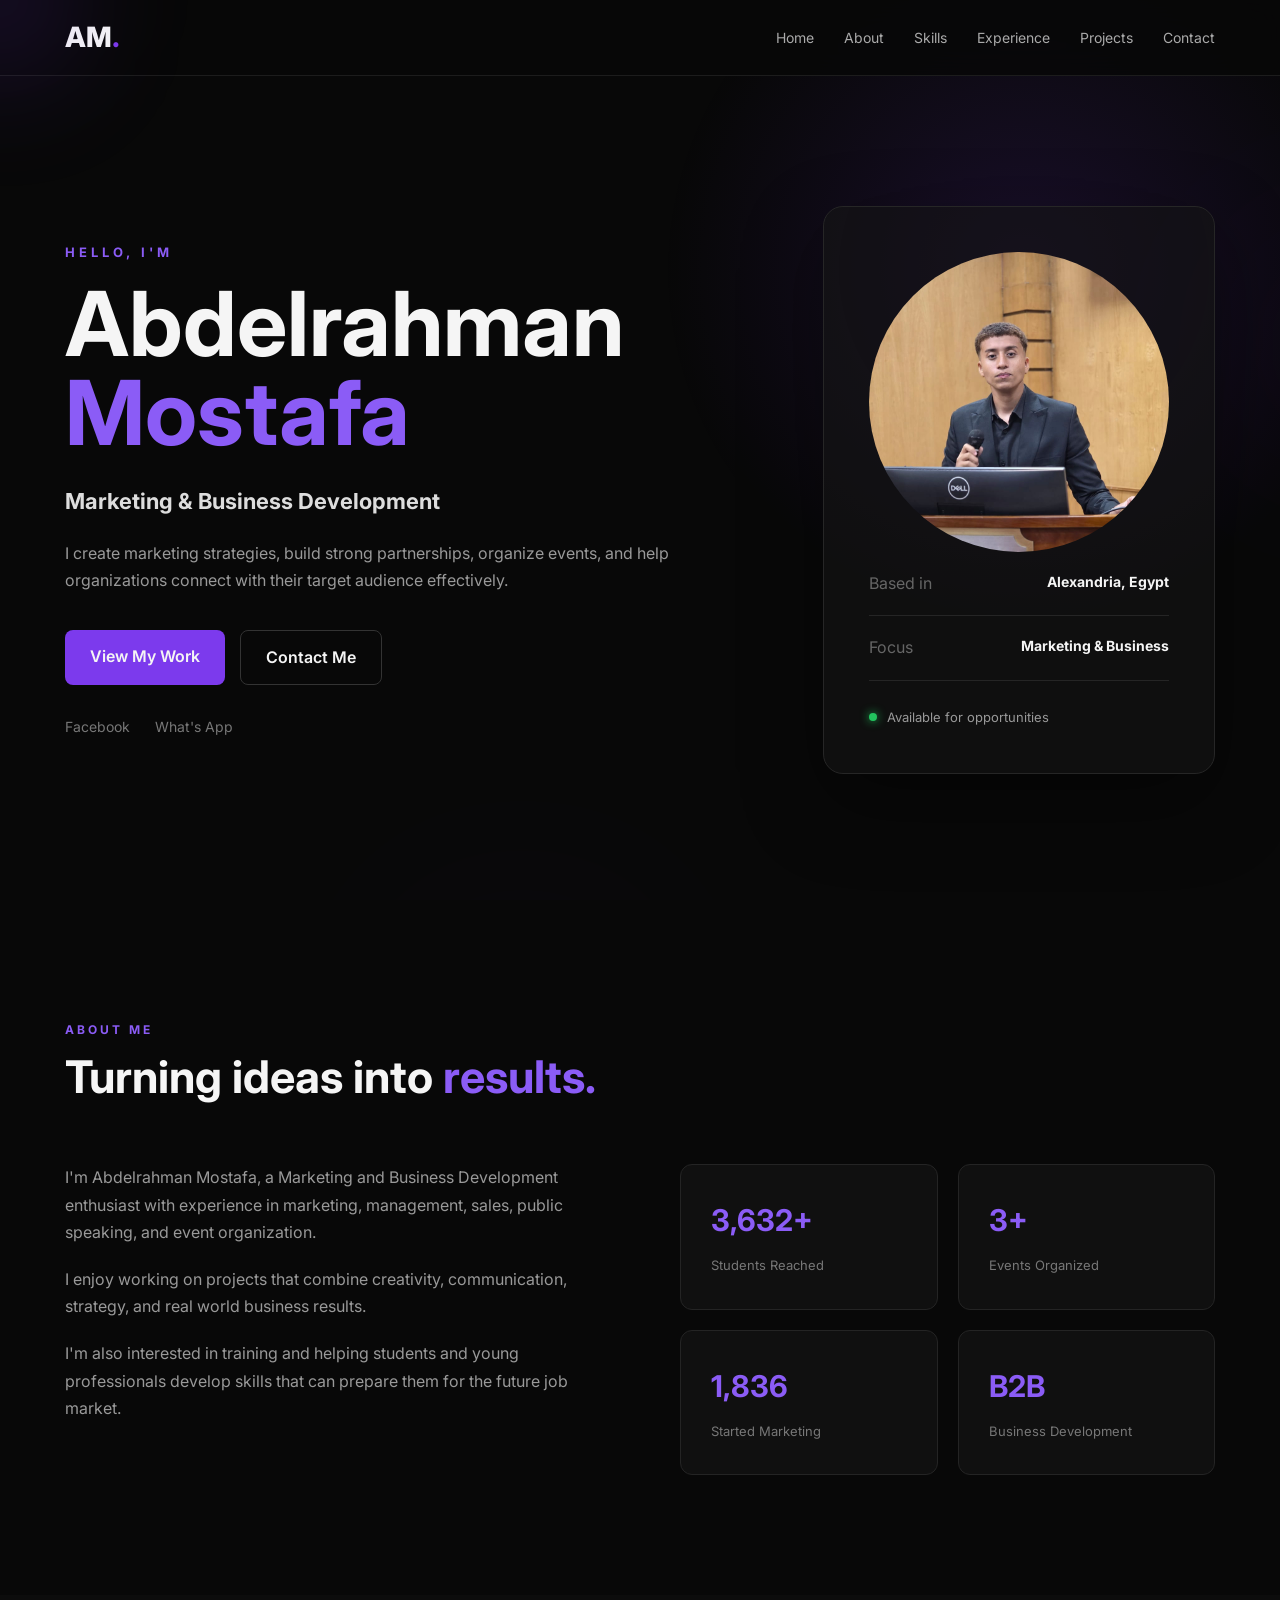
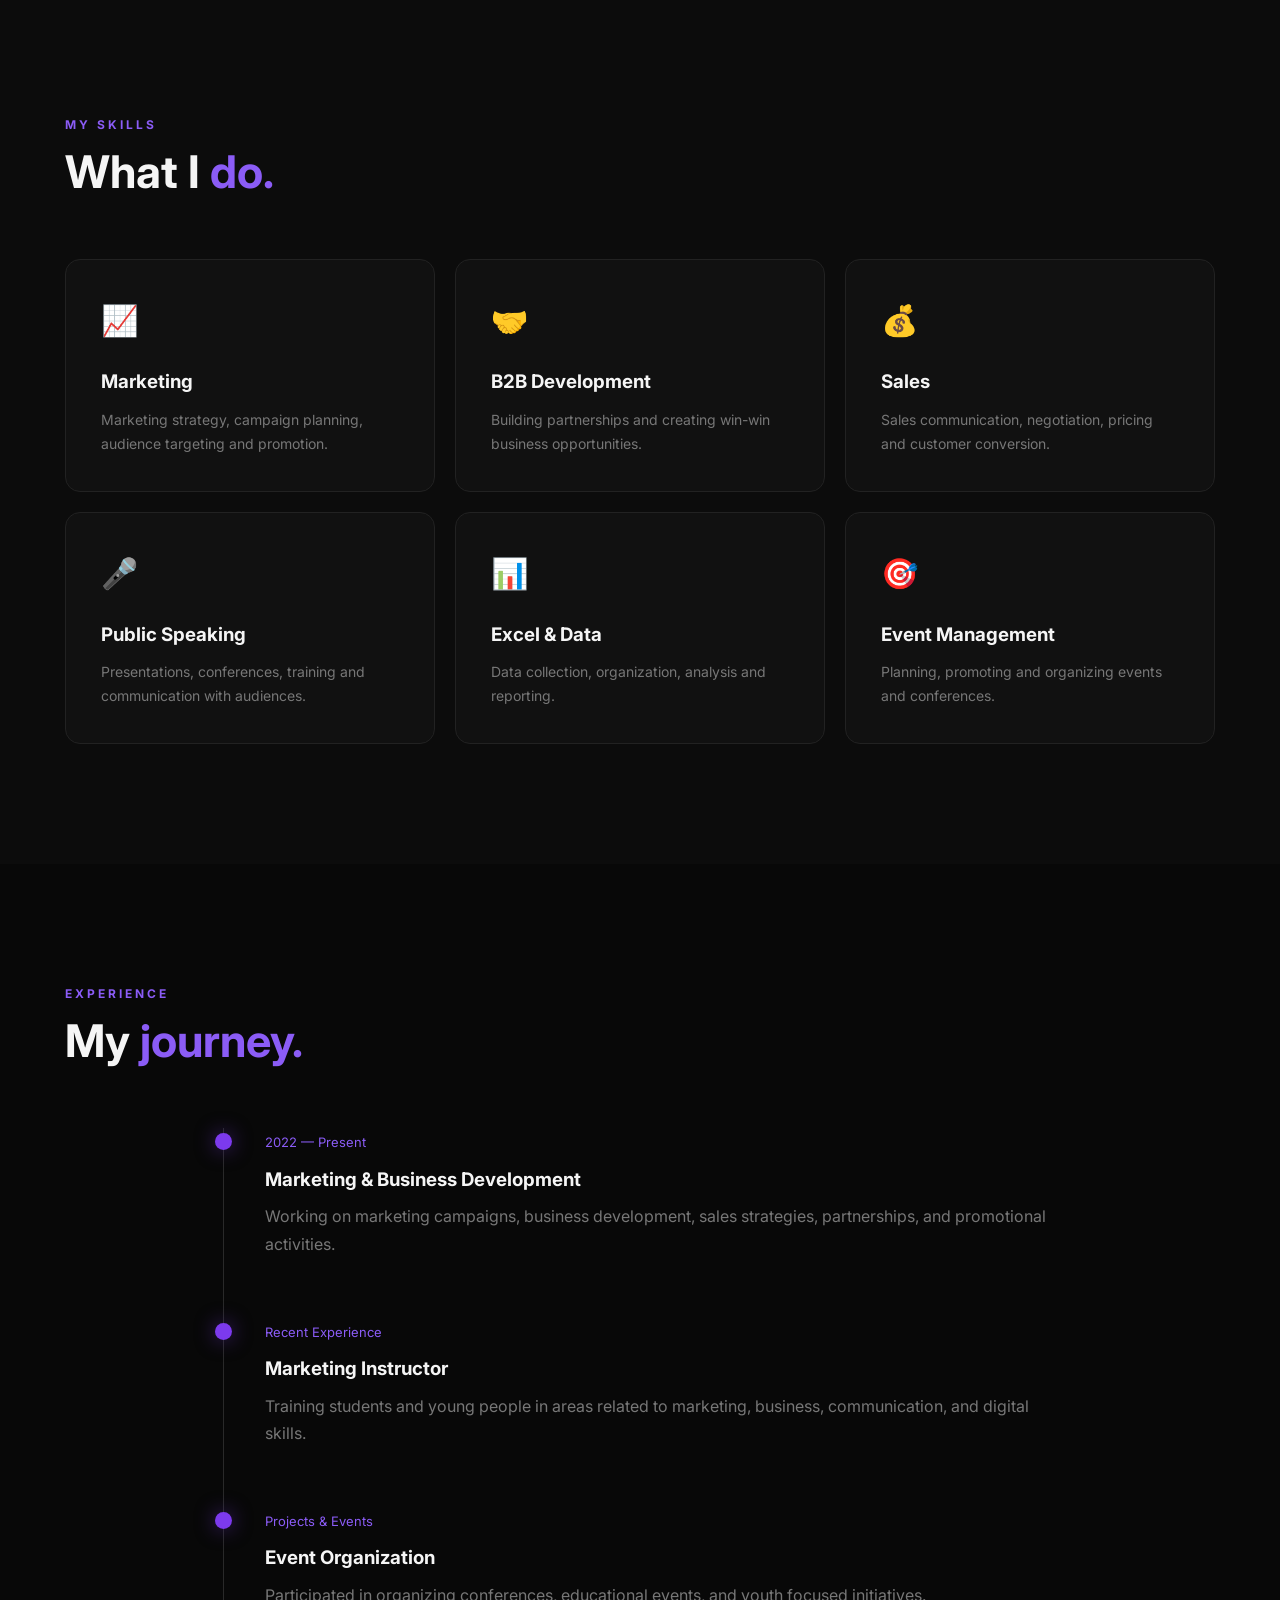
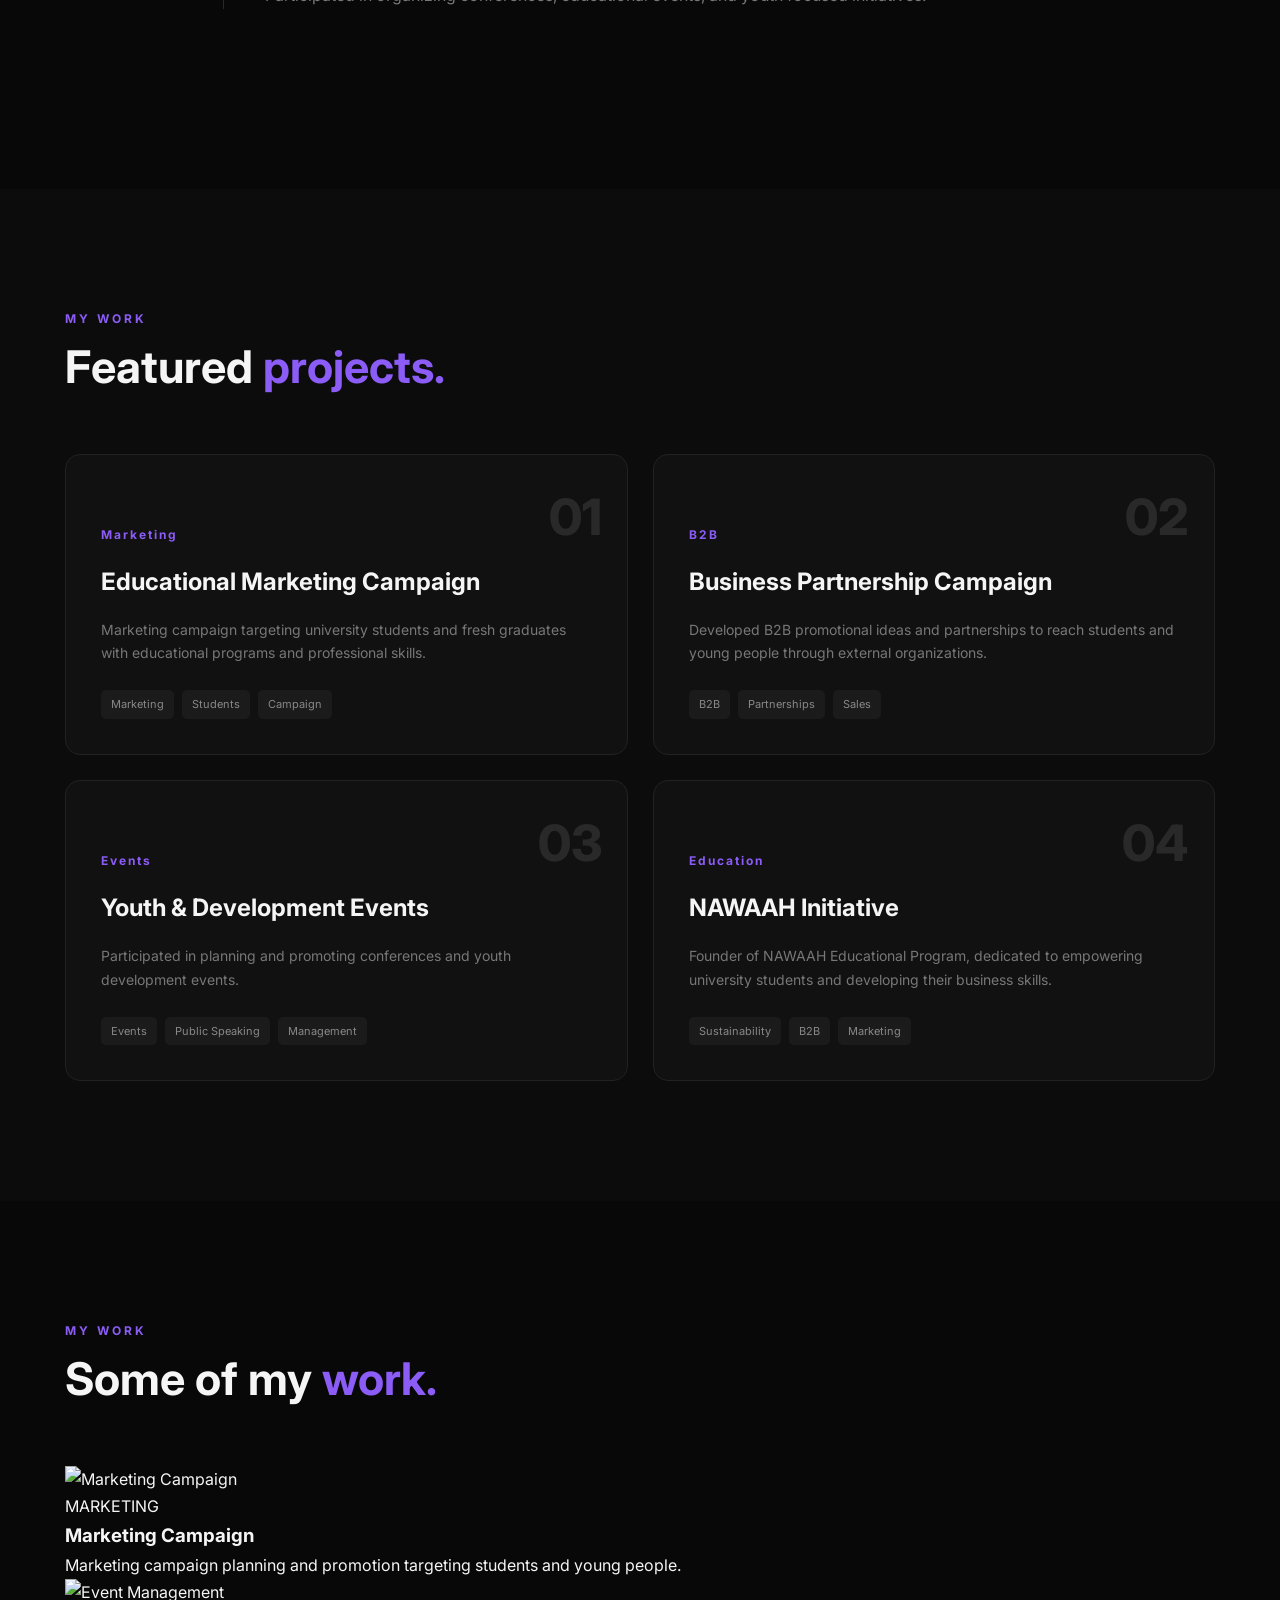
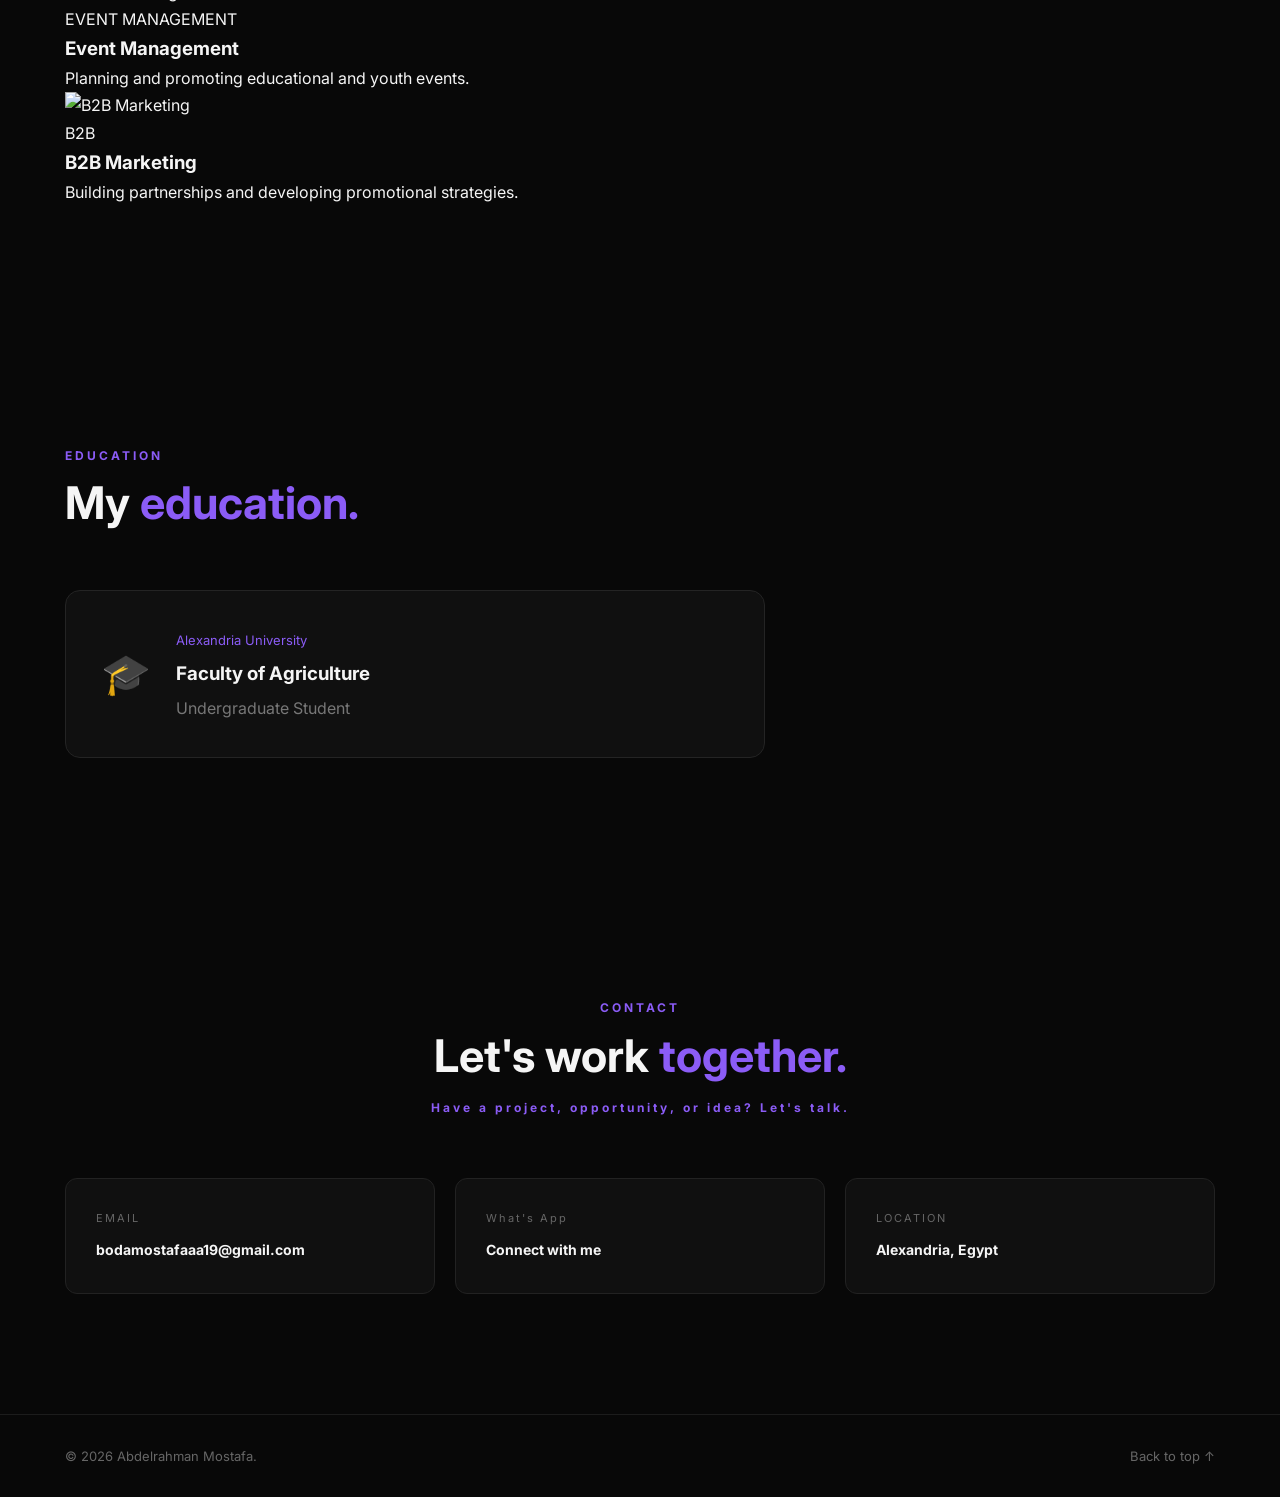
==== index.html @ b3acc1e2 "Update index.html" ====
<!DOCTYPE html>
<html lang="en">
<head>
    <meta charset="UTF-8">
    <meta name="viewport" content="width=device-width, initial-scale=1.0">

    <title>Abdelrahman Mostafa | Marketing & Business Development</title>

    <link rel="stylesheet" href="style.css">

    <!-- Google Font -->
    <link rel="preconnect" href="https://fonts.googleapis.com">
    <link rel="preconnect" href="https://fonts.gstatic.com" crossorigin>
    <link href="https://fonts.googleapis.com/css2?family=Inter:wght@400;500;600;700;800&display=swap" rel="stylesheet">
</head>

<body>
<div class="cursor-light"></div>
<div class="background-animation">
    <span></span>
    <span></span>
    <span></span>
</div>
    <!-- Navbar -->
    <header class="navbar">
        <div class="container nav-container">

            <a href="#home" class="logo">
                AM<span>.</span>
            </a>

            <nav id="navMenu">
                <a href="#home">Home</a>
                <a href="#about">About</a>
                <a href="#skills">Skills</a>
                <a href="#experience">Experience</a>
                <a href="#projects">Projects</a>
                <a href="#contact">Contact</a>
            </nav>

            <button id="menuBtn" class="menu-btn">
                ☰
            </button>

        </div>
    </header>


    <!-- Hero -->
    <section id="home" class="hero">

        <div class="container hero-content">

            <div class="hero-text">

                <p class="small-title">HELLO, I'M</p>

                <h1>
                    Abdelrahman
                    <span>Mostafa</span>
                </h1>

                <h2>
                    Marketing & Business Development
                </h2>

                <p class="hero-description">
                    I create marketing strategies, build strong partnerships,
                    organize events, and help organizations connect with their
                    target audience effectively.
                </p>

                <div class="hero-buttons">

                    <a href="#projects" class="btn primary-btn">
                        View My Work
                    </a>

                    <a href="#contact" class="btn secondary-btn">
                        Contact Me
                    </a>

                </div>

                <div class="social-links">

                   
                    <a href="https://web.facebook.com/abdelrahman.mostafa.39395" target="_blank">Facebook</a>
                    <a href="https://wa.me/message/GZVELO7RELTAF1" target="_blank">What's App</a>
                    

                </div>

            </div>


            <div class="hero-card">

                <div class="hero-image">
                    <img src="images/WhatsApp Image 2026-08-16 at 12.02.14 PM.jpeg" alt="Profile Picture">
                </div>

                <div class="card-info">
                    <span>Based in</span>
                    <strong>Alexandria, Egypt</strong>
                </div>

                <div class="card-info">
                    <span>Focus</span>
                    <strong>Marketing & Business</strong>
                </div>

                <div class="available">
                    <span></span>
                    Available for opportunities
                </div>

            </div>

        </div>

    </section>


    <!-- About -->
    <section id="about" class="section">

        <div class="container">

            <div class="section-title">
                <p>ABOUT ME</p>
                <h2>Turning ideas into <span>results.</span></h2>
            </div>

            <div class="about-grid">

                <div class="about-text">

                    <p>
                        I'm Abdelrahman Mostafa, a Marketing and Business
                        Development enthusiast with experience in marketing,
                        management, sales, public speaking, and event
                        organization.
                    </p>

                    <p>
                        I enjoy working on projects that combine creativity,
                        communication, strategy, and real world business
                        results.
                    </p>

                    <p>
                        I'm also interested in training and helping students
                        and young professionals develop skills that can
                        prepare them for the future job market.
                    </p>

                </div>

                <div class="about-stats">

                  <div class="stat">
    <strong class="counter" data-target="4000" data-suffix="+">0</strong>
    <span>Students Reached</span>
</div>

<div class="stat">
    <strong class="counter" data-target="4" data-suffix="+">0</strong>
    <span>Events Organized</span>
</div>

<div class="stat">
    <strong class="counter" data-target="2022">0</strong>
    <span>Started Marketing</span>
</div>

<div class="stat">
    <strong>B2B</strong>
    <span>Business Development</span>
</div>

                </div>

            </div>

        </div>

    </section>


    <!-- Skills -->
    <section id="skills" class="section skills-section">

        <div class="container">

            <div class="section-title">
                <p>MY SKILLS</p>
                <h2>What I <span>do.</span></h2>
            </div>

            <div class="skills-grid">

                <div class="skill-card">
                    <div class="icon">📈</div>
                    <h3>Marketing</h3>
                    <p>
                        Marketing strategy, campaign planning,
                        audience targeting and promotion.
                    </p>
                </div>

                <div class="skill-card">
                    <div class="icon">🤝</div>
                    <h3>B2B Development</h3>
                    <p>
                        Building partnerships and creating
                        win-win business opportunities.
                    </p>
                </div>

                <div class="skill-card">
                    <div class="icon">💰</div>
                    <h3>Sales</h3>
                    <p>
                        Sales communication, negotiation,
                        pricing and customer conversion.
                    </p>
                </div>

                <div class="skill-card">
                    <div class="icon">🎤</div>
                    <h3>Public Speaking</h3>
                    <p>
                        Presentations, conferences, training
                        and communication with audiences.
                    </p>
                </div>

                <div class="skill-card">
                    <div class="icon">📊</div>
                    <h3>Excel & Data</h3>
                    <p>
                        Data collection, organization,
                        analysis and reporting.
                    </p>
                </div>

                <div class="skill-card">
                    <div class="icon">🎯</div>
                    <h3>Event Management</h3>
                    <p>
                        Planning, promoting and organizing
                        events and conferences.
                    </p>
                </div>

            </div>

        </div>

    </section>


    <!-- Experience -->
    <section id="experience" class="section">

        <div class="container">

            <div class="section-title">
                <p>EXPERIENCE</p>
                <h2>My <span>journey.</span></h2>
            </div>

            <div class="timeline">

                <div class="timeline-item">

                    <div class="timeline-dot"></div>

                    <div class="timeline-content">

                        <span class="date">2022 — Present</span>

                        <h3>Marketing & Business Development</h3>

                        <p>
                            Working on marketing campaigns, business
                            development, sales strategies, partnerships,
                            and promotional activities.
                        </p>

                    </div>

                </div>


                <div class="timeline-item">

                    <div class="timeline-dot"></div>

                    <div class="timeline-content">

                        <span class="date">Recent Experience</span>

                        <h3>Marketing Instructor</h3>

                        <p>
                            Training students and young people in areas
                            related to marketing, business, communication,
                            and digital skills.
                        </p>

                    </div>

                </div>


                <div class="timeline-item">

                    <div class="timeline-dot"></div>

                    <div class="timeline-content">

                        <span class="date">Projects & Events</span>

                        <h3>Event Organization</h3>

                        <p>
                            Participated in organizing conferences,
                            educational events, and youth focused
                            initiatives.
                        </p>

                    </div>

                </div>

            </div>

        </div>

    </section>


    <!-- Projects -->
    <section id="projects" class="section projects-section">

        <div class="container">

            <div class="section-title">
                <p>MY WORK</p>
                <h2>Featured <span>projects.</span></h2>
            </div>


            <div class="projects-grid">

                <article class="project-card">

                    <div class="project-number">01</div>

                    <div class="project-content">

                        <span>Marketing</span>

                        <h3>Educational Marketing Campaign</h3>

                        <p>
                            Marketing campaign targeting university
                            students and fresh graduates with educational
                            programs and professional skills.
                        </p>

                        <div class="tags">
                            <span>Marketing</span>
                            <span>Students</span>
                            <span>Campaign</span>
                        </div>

                    </div>

                </article>


                <article class="project-card">

                    <div class="project-number">02</div>

                    <div class="project-content">

                        <span>B2B</span>

                        <h3>Business Partnership Campaign</h3>

                        <p>
                            Developed B2B promotional ideas and partnerships
                            to reach students and young people through
                            external organizations.
                        </p>

                        <div class="tags">
                            <span>B2B</span>
                            <span>Partnerships</span>
                            <span>Sales</span>
                        </div>

                    </div>

                </article>


                <article class="project-card">

                    <div class="project-number">03</div>

                    <div class="project-content">

                        <span>Events</span>

                        <h3>Youth & Development Events</h3>

                        <p>
                            Participated in planning and promoting
                            conferences and youth development events.
                        </p>

                        <div class="tags">
                            <span>Events</span>
                            <span>Public Speaking</span>
                            <span>Management</span>
                        </div>

                    </div>

                </article>


                <article class="project-card">

                    <div class="project-number">04</div>

                    <div class="project-content">

                        <span>Education</span>

                        <h3>NAWAAH Initiative</h3>

                        <p>
                            Founder of NAWAAH Educational Program, dedicated to empowering university students and developing their business skills.
                        </p>

                        <div class="tags">
                            <span>Sustainability</span>
                            <span>B2B</span>
                            <span>Marketing</span>
                        </div>

                    </div>

                </article>

            </div>

        </div>

    </section>
<!-- ================= MY WORK ================= -->

<section class="section work-section" id="work">

    <div class="container">

        <div class="section-title">
            <p>MY WORK</p>
            <h2>Some of my <span>work.</span></h2>
        </div>

        <div class="work-grid">

            <!-- Work 1 -->
            <div class="work-card">
                <div class="work-image">
                    <img src="images/work1.jpg" alt="Marketing Campaign">
                </div>

                <div class="work-info">
                    <span>MARKETING</span>
                    <h3>Marketing Campaign</h3>
                    <p>
                        Marketing campaign planning and promotion
                        targeting students and young people.
                    </p>
                </div>
            </div>

            <!-- Work 2 -->
            <div class="work-card">
                <div class="work-image">
                    <img src="images/work2.jpg" alt="Event Management">
                </div>

                <div class="work-info">
                    <span>EVENT MANAGEMENT</span>
                    <h3>Event Management</h3>
                    <p>
                        Planning and promoting educational and
                        youth events.
                    </p>
                </div>
            </div>

            <!-- Work 3 -->
            <div class="work-card">
                <div class="work-image">
                    <img src="images/work3.jpg" alt="B2B Marketing">
                </div>

                <div class="work-info">
                    <span>B2B</span>
                    <h3>B2B Marketing</h3>
                    <p>
                        Building partnerships and developing
                        promotional strategies.
                    </p>
                </div>
            </div>

        </div>

    </div>

</section>

    <!-- Education -->
    <section class="section education-section">

        <div class="container">

            <div class="section-title">
                <p>EDUCATION</p>
                <h2>My <span>education.</span></h2>
            </div>

            <div class="education-card">

                <div class="education-icon">
                    🎓
                </div>

                <div>
                    <span>Alexandria University</span>

                    <h3>
                        Faculty of Agriculture
                    </h3>

                    <p>
                        Undergraduate Student
                    </p>
                </div>

            </div>

        </div>

    </section>


    <!-- Contact -->
    <section id="contact" class="section contact-section">

        <div class="container">

            <div class="section-title">

                <p>CONTACT</p>

                <h2>
                    Let's work <span>together.</span>
                </h2>

                <p class="contact-description">
                    Have a project, opportunity, or idea?
                    Let's talk.
                </p>

            </div>


            <div class="contact-grid">

                <a href="mailto:bodamostafaaa19@gmail.com" class="contact-card">

                    <span>EMAIL</span>

                    <strong>
                      bodamostafaaa19@gmail.com
                    </strong>

                </a>


                <a href="https://wa.me/message/GZVELO7RELTAF1" class="contact-card">

                    <span>What's App</span>

                    <strong>
                        Connect with me
                    </strong>

                </a>


                <a href="#" class="contact-card">

                    <span>LOCATION</span>

                    <strong>
                        Alexandria, Egypt
                    </strong>

                </a>

            </div>

        </div>

    </section>


    <!-- Footer -->
    <footer>

        <div class="container footer-content">

            <p>
                © <span id="year"></span>
                Abdelrahman Mostafa.
            </p>

            <a href="#home">
                Back to top ↑
            </a>

        </div>

    </footer>


    <script src="script.js"></script>

</body>
</html>
---- style.css ----
* {
    margin: 0;
    padding: 0;
    box-sizing: border-box;
}

html {
    scroll-behavior: smooth;
}

body {
    font-family: "Inter", sans-serif;
    background: #080808;
    color: #f5f5f5;
    line-height: 1.7;
}

a {
    text-decoration: none;
    color: inherit;
}

.container {
    width: min(1150px, 90%);
    margin: auto;
}


/* ================= NAVBAR ================= */

.navbar {
    position: fixed;
    top: 0;
    width: 100%;
    z-index: 1000;

    background: rgba(8, 8, 8, 0.85);
    backdrop-filter: blur(15px);

    border-bottom: 1px solid #1c1c1c;
}

.nav-container {
    height: 75px;

    display: flex;
    align-items: center;
    justify-content: space-between;
}

.logo {
    font-size: 28px;
    font-weight: 800;
}

.logo span {
    color: #7c3aed;
}

nav {
    display: flex;
    gap: 30px;
}

nav a {
    color: #aaa;
    font-size: 14px;
    transition: 0.3s;
}

nav a:hover {
    color: #fff;
}

.menu-btn {
    display: none;

    background: none;
    border: none;

    color: white;
    font-size: 25px;

    cursor: pointer;
}


/* ================= HERO ================= */

.hero {
    min-height: 100vh;

    display: flex;
    align-items: center;

    padding-top: 80px;

    background:
        radial-gradient(
            circle at 80% 30%,
            rgba(124, 58, 237, 0.15),
            transparent 30%
        );
}

.hero-content {
    display: grid;
    grid-template-columns: 1.4fr 0.8fr;

    gap: 80px;
    align-items: center;
}

.small-title {
    color: #8b5cf6;

    letter-spacing: 4px;
    font-size: 13px;
    font-weight: 700;

    margin-bottom: 15px;
}

.hero h1 {
    font-size: clamp(50px, 7vw, 90px);
    line-height: 1;

    margin-bottom: 25px;
}

.hero h1 span {
    display: block;
    color: #8b5cf6;
}

.hero h2 {
    color: #ddd;

    font-size: 22px;
    margin-bottom: 20px;
}

.hero-description {
    max-width: 650px;

    color: #999;
    font-size: 16px;

    margin-bottom: 35px;
}

.hero-buttons {
    display: flex;
    gap: 15px;

    margin-bottom: 30px;
}

.btn {
    padding: 13px 25px;

    border-radius: 8px;

    font-weight: 600;

    transition: 0.3s;
}

.primary-btn {
    background: #7c3aed;
}

.primary-btn:hover {
    background: #8b5cf6;
    transform: translateY(-3px);
}

.secondary-btn {
    border: 1px solid #333;
}

.secondary-btn:hover {
    background: #161616;
}

.social-links {
    display: flex;
    gap: 25px;

    color: #777;

    font-size: 14px;
}

.social-links a:hover {
    color: #fff;
}


/* HERO CARD */

.hero-card {
    padding: 45px 45px;

    border: 1px solid #262626;
    border-radius: 20px;

    background: rgba(20, 20, 20, 0.6);

    box-shadow:
        0 30px 80px rgba(0, 0, 0, 0.4);
}

.hero-image {
    width: 300px;
    height: 300px;
    border-radius: 50%;
    overflow: hidden;

}

.hero-image img {
    width: 100%;
    height: 100%;
    object-fit: cover;
    object-position: center top;
}

.card-info {
    display: flex;
    justify-content: space-between;

    padding: 18px 0;

    border-bottom: 1px solid #252525;
}

.card-info span {
    color: #666;
}

.card-info strong {
    font-size: 14px;
}

.available {
    margin-top: 25px;

    color: #999;
    font-size: 13px;

    display: flex;
    align-items: center;
    gap: 10px;
}

.available span {
    width: 8px;
    height: 8px;

    background: #22c55e;

    border-radius: 50%;

    box-shadow: 0 0 10px #22c55e;
}


/* ================= SECTIONS ================= */

.section {
    padding: 120px 0;
}

.section-title {
    margin-bottom: 60px;
}

.section-title p {
    color: #8b5cf6;

    font-size: 12px;
    letter-spacing: 3px;
    font-weight: 700;

    margin-bottom: 10px;
}

.section-title h2 {
    font-size: 45px;
    line-height: 1.2;
}

.section-title h2 span {
    color: #8b5cf6;
}


/* ================= ABOUT ================= */

.about-grid {
    display: grid;
    grid-template-columns: 1fr 1fr;

    gap: 80px;
}

.about-text p {
    color: #999;
    margin-bottom: 20px;
}

.about-stats {
    display: grid;
    grid-template-columns: 1fr 1fr;

    gap: 20px;
}

.stat {
    padding: 30px;

    border: 1px solid #242424;
    border-radius: 12px;

    background: #101010;
}

.stat:hover {
    padding: 30px;
    border: 1px solid #701970;
    border-radius: 12px;
    box-shadow: 0 15px 40px rgba(124, 58, 237, 0.12);
}

.stat strong {
    display: block;

    font-size: 30px;
    color: #8b5cf6;

    margin-bottom: 5px;
}

.stat span {
    color: #777;
    font-size: 13px;
}


/* ================= SKILLS ================= */

.skills-section {
    background: #0c0c0c;
}

.skills-grid {
    display: grid;

    grid-template-columns:
        repeat(3, 1fr);

    gap: 20px;
}

.skill-card {
    padding: 35px;

    background: #111;

    border: 1px solid #222;
    border-radius: 15px;

    transition: 0.3s;
}

.skill-card:hover {
    transform: translateY(-8px);

    border-color: #7c3aed;

    box-shadow:
        0 15px 40px rgba(124, 58, 237, 0.12);
}

.icon {
    font-size: 30px;
    margin-bottom: 20px;
}

.skill-card h3 {
    margin-bottom: 10px;
}

.skill-card p {
    color: #777;
    font-size: 14px;
}


/* ================= TIMELINE ================= */

.timeline {
    position: relative;

    max-width: 850px;

    margin: auto;
}

.timeline::before {
    content: "";

    position: absolute;

    left: 8px;
    top: 0;
    bottom: 0;

    width: 1px;

    background: #292929;
}

.timeline-item {
    position: relative;

    padding-left: 50px;

    margin-bottom: 60px;
}

.timeline-dot {
    position: absolute;

    left: 0;
    top: 5px;

    width: 17px;
    height: 17px;

    border-radius: 50%;

    background: #7c3aed;

    box-shadow:
        0 0 20px rgba(124, 58, 237, 0.5);
}

.date {
    color: #8b5cf6;

    font-size: 13px;
}

.timeline-content h3 {
    margin: 8px 0;
}

.timeline-content p {
    color: #777;
}


/* ================= PROJECTS ================= */

.projects-section {
    background: #0c0c0c;
}

.projects-grid {
    display: grid;

    grid-template-columns:
        repeat(2, 1fr);

    gap: 25px;
}

.project-card {
    min-height: 300px;

    padding: 35px;

    background: #111;

    border: 1px solid #222;
    border-radius: 15px;

    position: relative;

    overflow: hidden;

    transition: 0.3s;
}

.project-card:hover {
    transform: translateY(-6px);

    border-color: #7c3aed;
}

.project-number {
    position: absolute;

    top: 20px;
    right: 25px;

    color: #292929;

    font-size: 50px;
    font-weight: 800;
}

.project-content {
    position: relative;
    z-index: 2;

    padding-top: 30px;
}

.project-content > span {
    color: #8b5cf6;

    font-size: 12px;
    font-weight: 700;
    letter-spacing: 2px;
}

.project-content h3 {
    font-size: 24px;

    margin: 15px 0;
}

.project-content p {
    color: #777;

    font-size: 14px;

    max-width: 500px;
}

.tags {
    display: flex;
    gap: 8px;

    margin-top: 25px;
}

.tags span {
    padding: 5px 10px;

    background: #1b1b1b;

    border-radius: 5px;

    color: #888;

    font-size: 11px;
}


/* ================= EDUCATION ================= */

.education-card {
    display: flex;
    align-items: center;

    gap: 25px;

    padding: 35px;

    max-width: 700px;

    border: 1px solid #242424;
    border-radius: 15px;

    background: #101010;
}

.education-icon {
    font-size: 40px;
}

.education-card span {
    color: #8b5cf6;

    font-size: 13px;
}

.education-card h3 {
    margin: 5px 0;
}

.education-card p {
    color: #777;
}


/* ================= CONTACT ================= */

.contact-section {
    text-align: center;
}

.contact-description {
    color: #777;

    margin-top: 15px;
}

.contact-grid {
    display: grid;

    grid-template-columns:
        repeat(3, 1fr);

    gap: 20px;
}

.contact-card {
    text-align: left;

    padding: 30px;

    background: #101010;

    border: 1px solid #222;
    border-radius: 12px;

    transition: 0.3s;
}

.contact-card:hover {
    border-color: #7c3aed;

    transform: translateY(-5px);
}

.contact-card span {
    display: block;

    color: #666;

    font-size: 11px;
    letter-spacing: 2px;

    margin-bottom: 8px;
}

.contact-card strong {
    font-size: 14px;
}


/* ================= FOOTER ================= */

footer {
    border-top: 1px solid #1c1c1c;

    padding: 30px 0;

    color: #666;

    font-size: 13px;
}

.footer-content {
    display: flex;

    justify-content: space-between;
}

.footer-content a:hover {
    color: white;
}


/* ================= RESPONSIVE ================= */

@media (max-width: 850px) {

    nav {
        position: absolute;

        top: 75px;
        left: 0;

        width: 100%;

        background: #0b0b0b;

        display: none;

        flex-direction: column;

        padding: 25px;

        border-bottom: 1px solid #222;
    }

    nav.active {
        display: flex;
    }

    .menu-btn {
        display: block;
    }

    .hero-content {
        grid-template-columns: 1fr;

        gap: 50px;
    }

    .hero {
        padding-top: 120px;
    }

    .hero-card {
        max-width: 500px;
    }

    .about-grid {
        grid-template-columns: 1fr;
    }

    .skills-grid {
        grid-template-columns: 1fr 1fr;
    }

    .contact-grid {
        grid-template-columns: 1fr;
    }

}

.cursor-light {
    position: fixed;

    width: 150px;
    height: 150px;

    border-radius: 50%;

    background: rgba(124, 58, 237, 0.18);

    filter: blur(60px);

    pointer-events: none;

    transform: translate(-50%, -50%);

    z-index: 9999;

    transition:
        left 0.04s linear,
        top 0.04s linear;
}

.background-animation {
    position: fixed;
    inset: 0;

    overflow: hidden;

    z-index: -1;

    background: #080808;
}

.background-animation span {
    position: absolute;

    width: 150px;
    height: 150px;

    border-radius: 50%;

    background: #7c3aed;

    filter: blur(120px);

    opacity: 0.12;

    animation: float 12s infinite ease-in-out;
}

.background-animation span:nth-child(1) {
    top: -150px;
    left: -100px;

    animation-delay: 0s;
}

.background-animation span:nth-child(2) {
    right: -150px;
    top: 30%;

    animation-delay: 3s;
}

.background-animation span:nth-child(3) {
    bottom: -200px;
    left: 35%;

    animation-delay: 6s;
}

@keyframes float {

    0%,
    100% {
        transform: translate(0, 0) scale(1);
    }

    50% {
        transform: translate(80px, -60px) scale(1.15);
    }
}

@media (max-width: 600px) {

    .section {
        padding: 80px 0;
    }

    .hero h1 {
        font-size: 55px;
    }

    .hero h2 {
        font-size: 18px;
    }

    .section-title h2 {
        font-size: 35px;
    }

    .skills-grid {
        grid-template-columns: 1fr;
    }

    .projects-grid {
        grid-template-columns: 1fr;
    }

    .about-stats {
        grid-template-columns: 1fr 1fr;
    }

    .hero-buttons {
        flex-direction: column;
    }

    .btn {
        text-align: center;
    }

    .footer-content {
        flex-direction: column;

        gap: 15px;
    }

}
/* ================= MOBILE FIX ================= */

@media (max-width: 600px) {

    html,
    body {
        width: 100%;
        max-width: 100%;
        overflow-x: hidden;
    }

    .container {
        width: 90%;
        max-width: 90%;
        margin: 0 auto;
    }

    /* NAVBAR */

    .nav-container {
        height: 70px;
    }

    .logo {
        font-size: 26px;
    }

    nav {
        top: 70px;
        width: 100%;
        left: 0;
        padding: 20px;
    }

    /* HERO */

    .hero {
        width: 100%;
        min-height: auto;
        padding-top: 110px;
        padding-bottom: 70px;
    }

    .hero-content {
        width: 100%;
        max-width: 100%;
        min-width: 0;

        display: grid;
        grid-template-columns: 1fr;

        gap: 45px;
    }

    .hero-content > * {
        min-width: 0;
        max-width: 100%;
    }

    .small-title {
        font-size: 12px;
        letter-spacing: 3px;
    }

    .hero h1 {
        font-size: clamp(45px, 13vw, 60px);
        line-height: 0.98;
        word-break: normal;
    }

    .hero h2 {
        font-size: 18px;
        line-height: 1.4;
    }

    .hero-description {
        width: 100%;
        max-width: 100%;

        font-size: 15px;
        line-height: 1.8;

        overflow-wrap: break-word;
    }

    /* BUTTONS */

    .hero-buttons {
        width: 100%;

        display: flex;
        flex-direction: column;

        gap: 12px;
    }

    .btn {
        width: 100%;
        max-width: 100%;

        text-align: center;

        padding: 15px 20px;
    }

    /* SOCIAL */

    .social-links {
        gap: 25px;
        flex-wrap: wrap;
    }

    /* HERO CARD */

    .hero-card {
        width: 100%;
        max-width: 100%;

        padding: 25px 20px;

        margin: 0;
    }

    .hero-image {
        width: min(260px, 80vw);
        height: min(260px, 80vw);

        margin: 0 auto 10px;
    }

    .card-info {
        width: 100%;
        gap: 15px;
    }

    .card-info strong {
        text-align: right;
    }

    /* SECTIONS */

    .section {
        width: 100%;
        padding: 80px 0;
    }

    .section-title {
        margin-bottom: 40px;
    }

    .section-title h2 {
        font-size: 35px;
    }

    /* ABOUT */

    .about-grid {
        gap: 40px;
    }

    .about-stats {
        grid-template-columns: 1fr 1fr;
        gap: 12px;
    }

    .stat {
        padding: 20px 15px;
    }

    .stat strong {
        font-size: 25px;
    }

    /* SKILLS */

    .skills-grid {
        grid-template-columns: 1fr;
        gap: 15px;
    }

    .skill-card {
        padding: 25px;
    }

    /* PROJECTS */

    .projects-grid {
        grid-template-columns: 1fr;
        gap: 15px;
    }

    .project-card {
        min-height: auto;
        padding: 25px;
    }

    /* TIMELINE */

    .timeline-item {
        padding-left: 35px;
    }

    /* EDUCATION */

    .education-card {
        flex-direction: column;
        align-items: flex-start;

        padding: 25px;
    }

    /* CONTACT */

    .contact-grid {
        grid-template-columns: 1fr;
    }

    .contact-card {
        padding: 25px;
    }

    /* FOOTER */

    .footer-content {
        flex-direction: column;
        gap: 15px;
    }

    /* BACKGROUND */

    .background-animation {
        width: 100%;
        max-width: 100%;
    }

    /* MOUSE LIGHT */
    /* نخليه أصغر على الموبايل لأن الماوس مش موجود أصلاً */

    .cursor-light {
        display: none;
    }
}
/* ================= MOBILE FIX ================= */

html,
body {
    width: 100%;
    max-width: 100%;
    overflow-x: hidden;
}

* {
    max-width: 100%;
}

@media (max-width: 600px) {

    .container {
        width: calc(100% - 36px);
        max-width: none;
        margin: 0 auto;
    }

    /* NAVBAR */
    .navbar {
        width: 100%;
    }

    .nav-container {
        height: 70px;
    }

    /* HERO */
    .hero {
        width: 100%;
        min-height: auto;
        padding-top: 110px;
        padding-bottom: 70px;
        overflow: hidden;
    }

    .hero-content {
        width: 100%;
        display: grid;
        grid-template-columns: minmax(0, 1fr);
        gap: 45px;
        align-items: center;
    }

    .hero-content > * {
        min-width: 0;
        width: 100%;
    }

    .small-title {
        font-size: 12px;
        letter-spacing: 3px;
        margin-bottom: 15px;
    }

    .hero h1 {
        font-size: clamp(42px, 13vw, 58px);
        line-height: 0.98;
        margin-bottom: 25px;
        overflow-wrap: break-word;
    }

    .hero h2 {
        font-size: 18px;
        line-height: 1.4;
        margin-bottom: 20px;
        overflow-wrap: break-word;
    }

    .hero-description {
        width: 100%;
        max-width: 100%;
        font-size: 15px;
        line-height: 1.8;
        overflow-wrap: break-word;
        word-break: normal;
    }

    /* BUTTONS */
    .hero-buttons {
        width: 100%;
        display: flex;
        flex-direction: column;
        gap: 12px;
        margin-bottom: 25px;
    }

    .hero-buttons .btn {
        width: 100%;
        max-width: 100%;
        display: block;
        text-align: center;
        padding: 15px 20px;
    }

    /* SOCIAL LINKS */
    .social-links {
        width: 100%;
        display: flex;
        flex-wrap: wrap;
        gap: 25px;
    }

    /* HERO CARD */
    .hero-card {
        width: 100%;
        max-width: 100%;
        padding: 25px 20px;
        border-radius: 18px;
        box-sizing: border-box;
        overflow: hidden;
    }

    /* IMAGE */
    .hero-image {
        width: min(300px, 100%);
        height: auto;
        aspect-ratio: 1 / 1;
        margin: 0 auto;
        border-radius: 50%;
    }

    .hero-image img {
        width: 100%;
        height: 100%;
        object-fit: cover;
    }

    /* CARD INFO */
    .card-info {
        width: 100%;
        gap: 15px;
        flex-wrap: wrap;
    }

    .card-info strong {
        text-align: right;
    }

    /* SECTIONS */
    .section {
        width: 100%;
        padding: 80px 0;
        overflow: hidden;
    }

    .section-title h2 {
        font-size: 35px;
        overflow-wrap: break-word;
    }

    /* ABOUT */
    .about-grid {
        width: 100%;
        grid-template-columns: minmax(0, 1fr);
        gap: 40px;
    }

    .about-stats {
        grid-template-columns: 1fr 1fr;
        gap: 12px;
    }

    .stat {
        padding: 20px 15px;
        min-width: 0;
    }

    .stat strong {
        font-size: 25px;
    }

    /* SKILLS */
    .skills-grid {
        grid-template-columns: 1fr;
    }

    .skill-card {
        width: 100%;
    }

    /* PROJECTS */
    .projects-grid {
        grid-template-columns: 1fr;
    }

    .project-card {
        width: 100%;
        min-width: 0;
    }

    /* EDUCATION */
    .education-card {
        width: 100%;
        box-sizing: border-box;
        padding: 25px 20px;
        flex-direction: column;
        align-items: flex-start;
    }

    /* CONTACT */
    .contact-grid {
        grid-template-columns: 1fr;
    }

    .contact-card {
        width: 100%;
        box-sizing: border-box;
    }

    /* FOOTER */
    .footer-content {
        flex-direction: column;
        gap: 15px;
    }

    /* CURSOR LIGHT - DON'T SHOW ON MOBILE */
    .cursor-light {
        display: none;
    }

    /* BACKGROUND */
    .background-animation {
        width: 100%;
        max-width: 100%;
        overflow: hidden;
    }
}
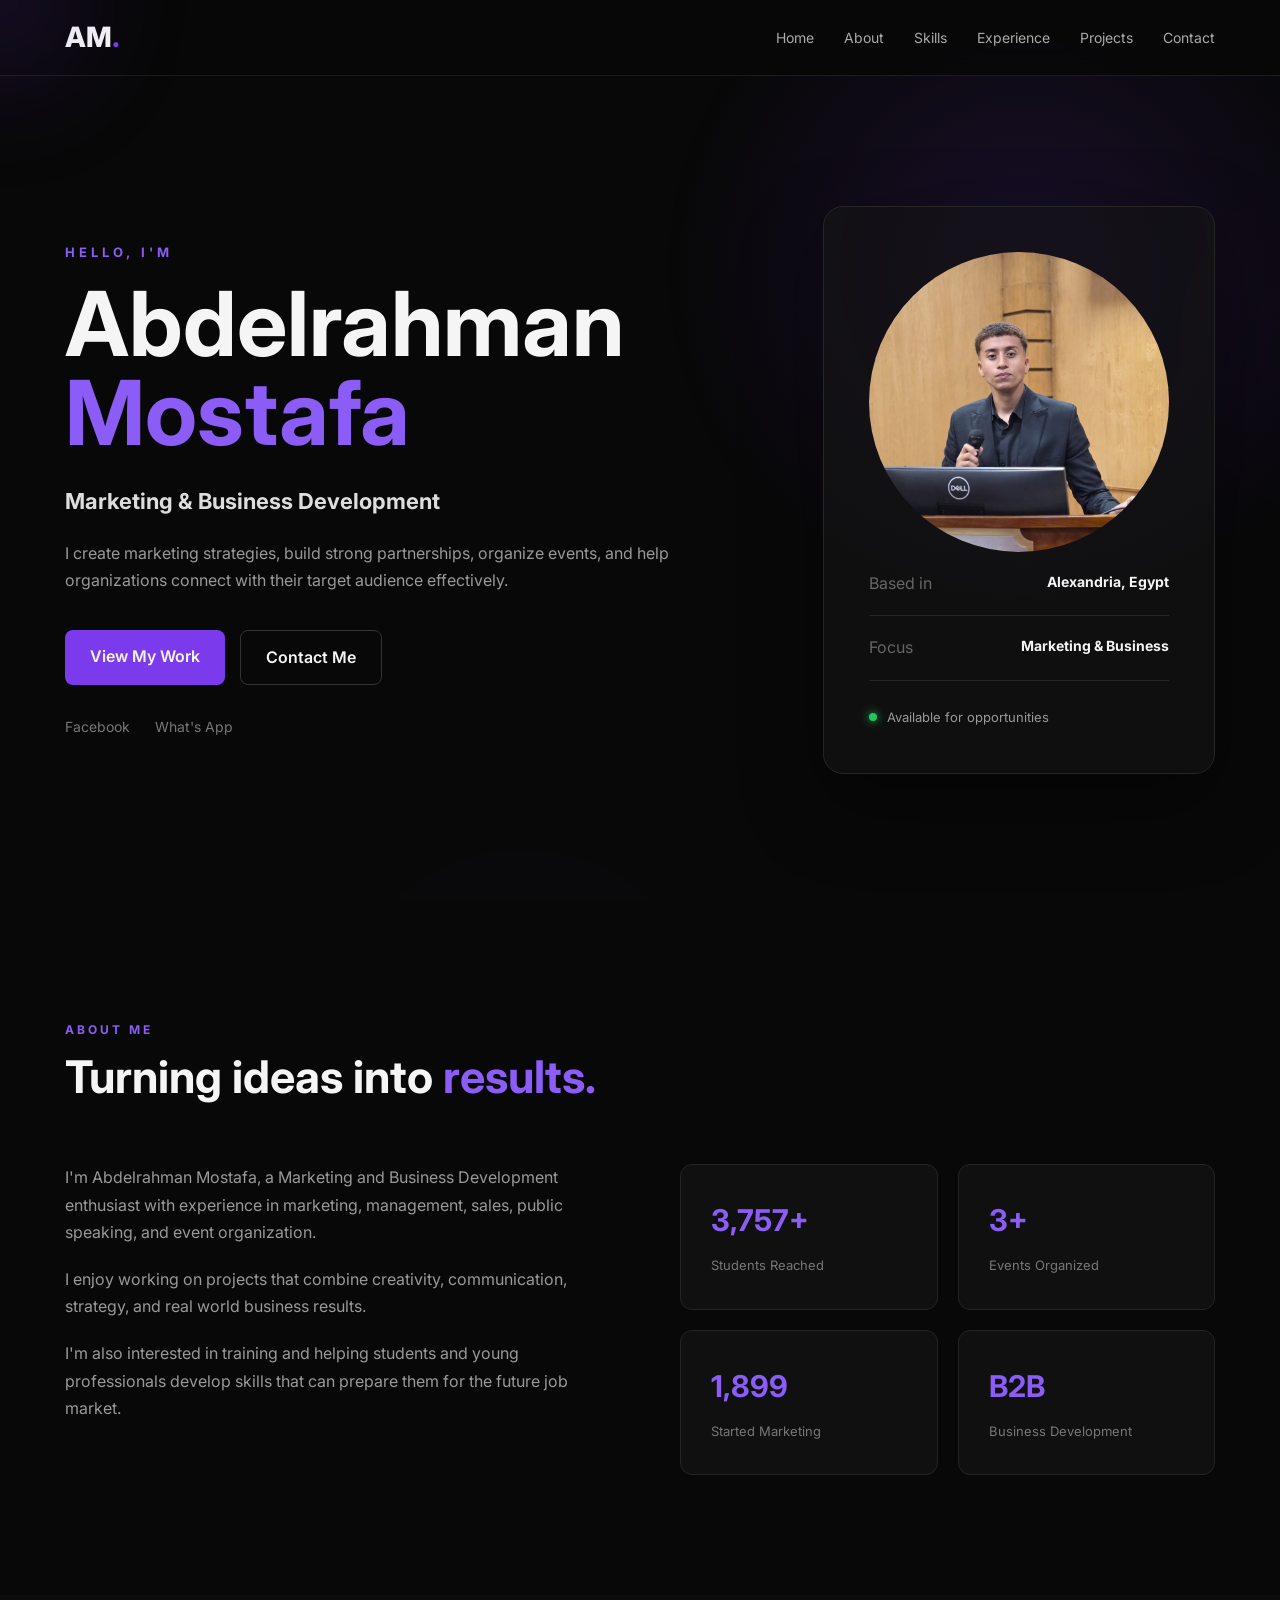
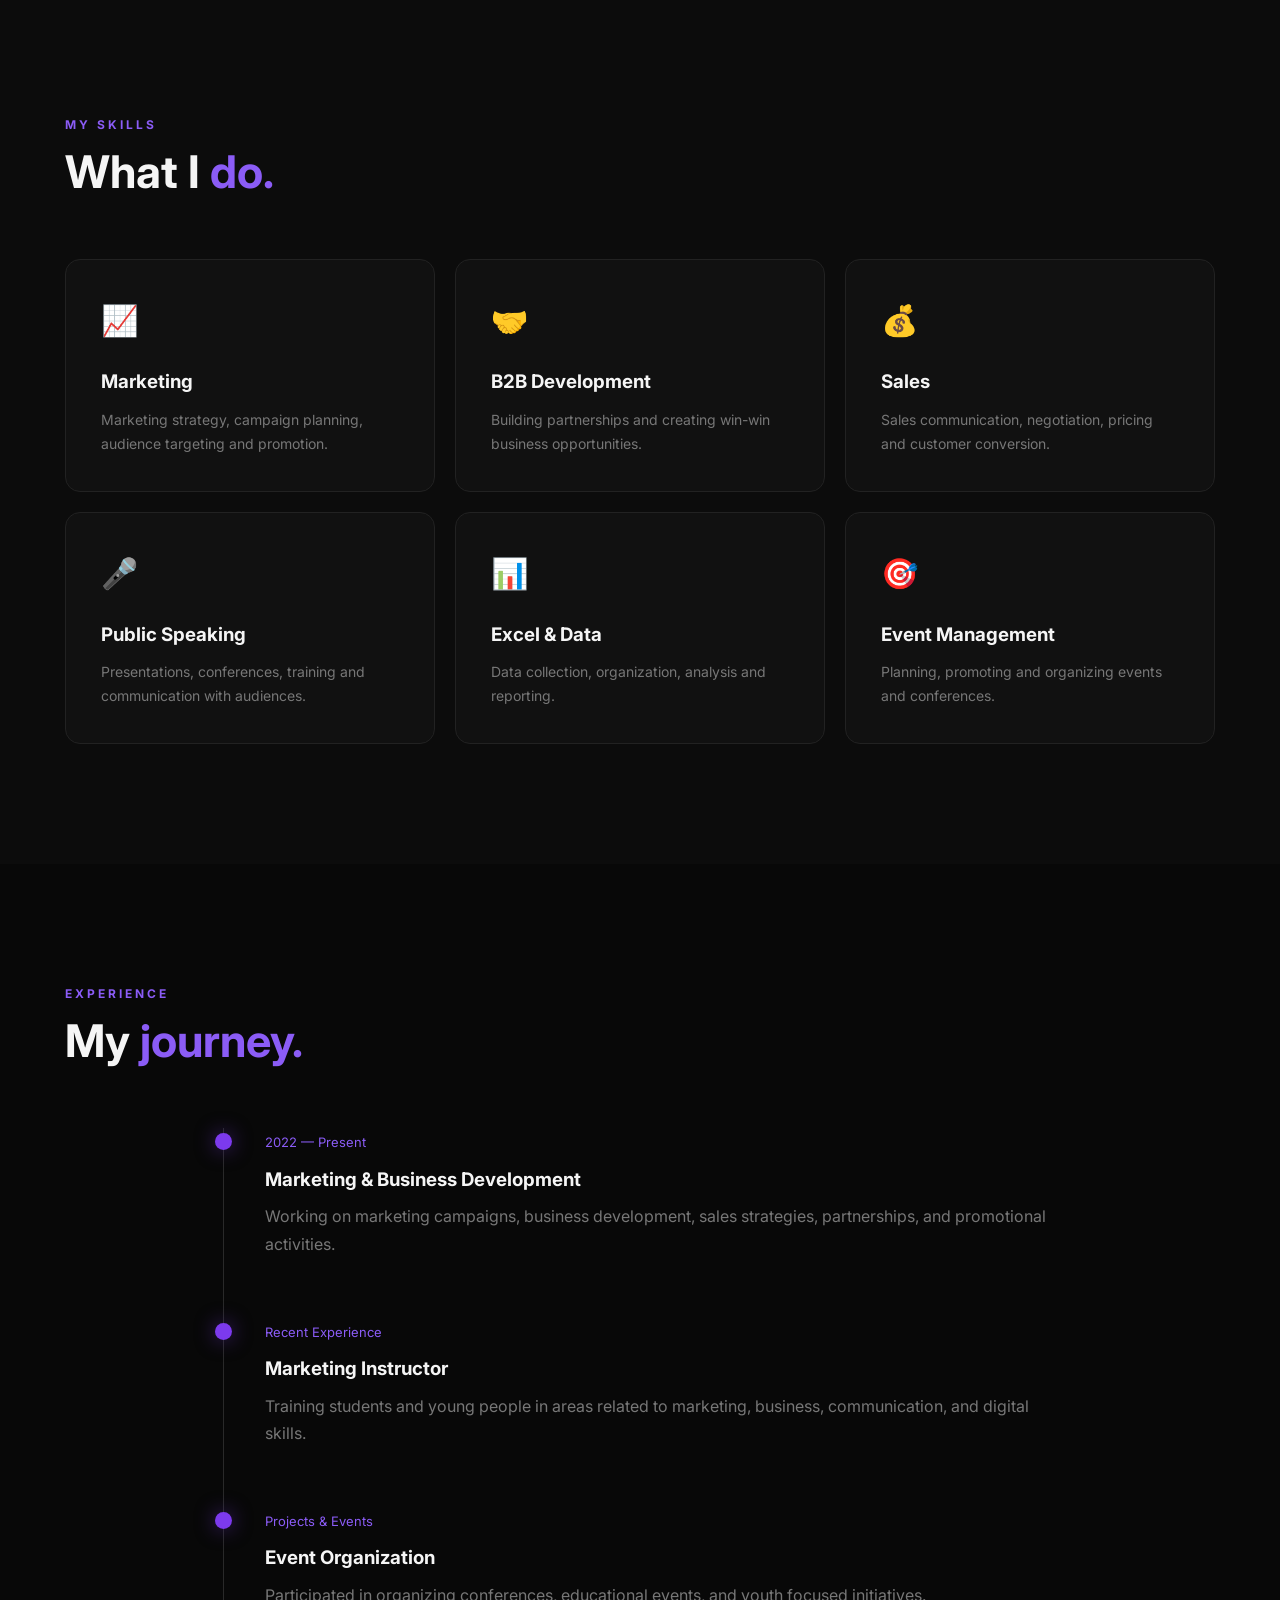
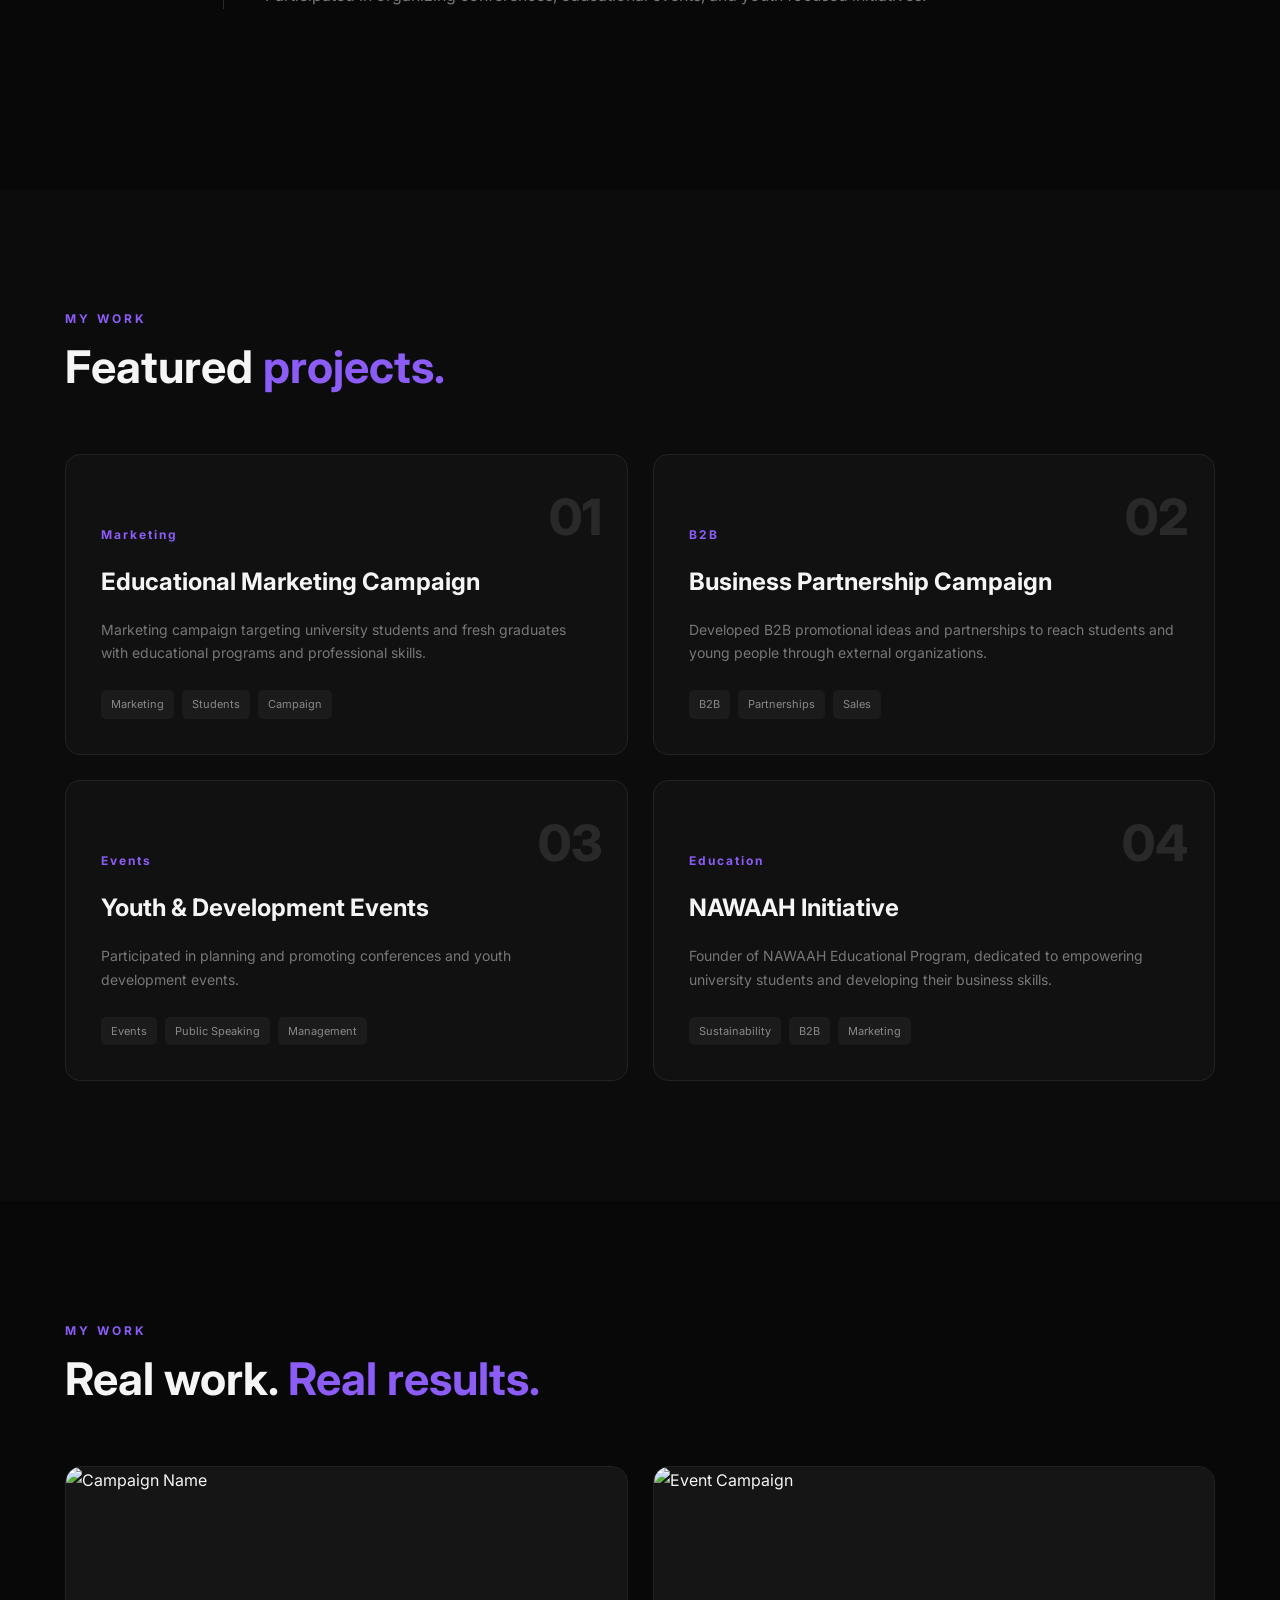
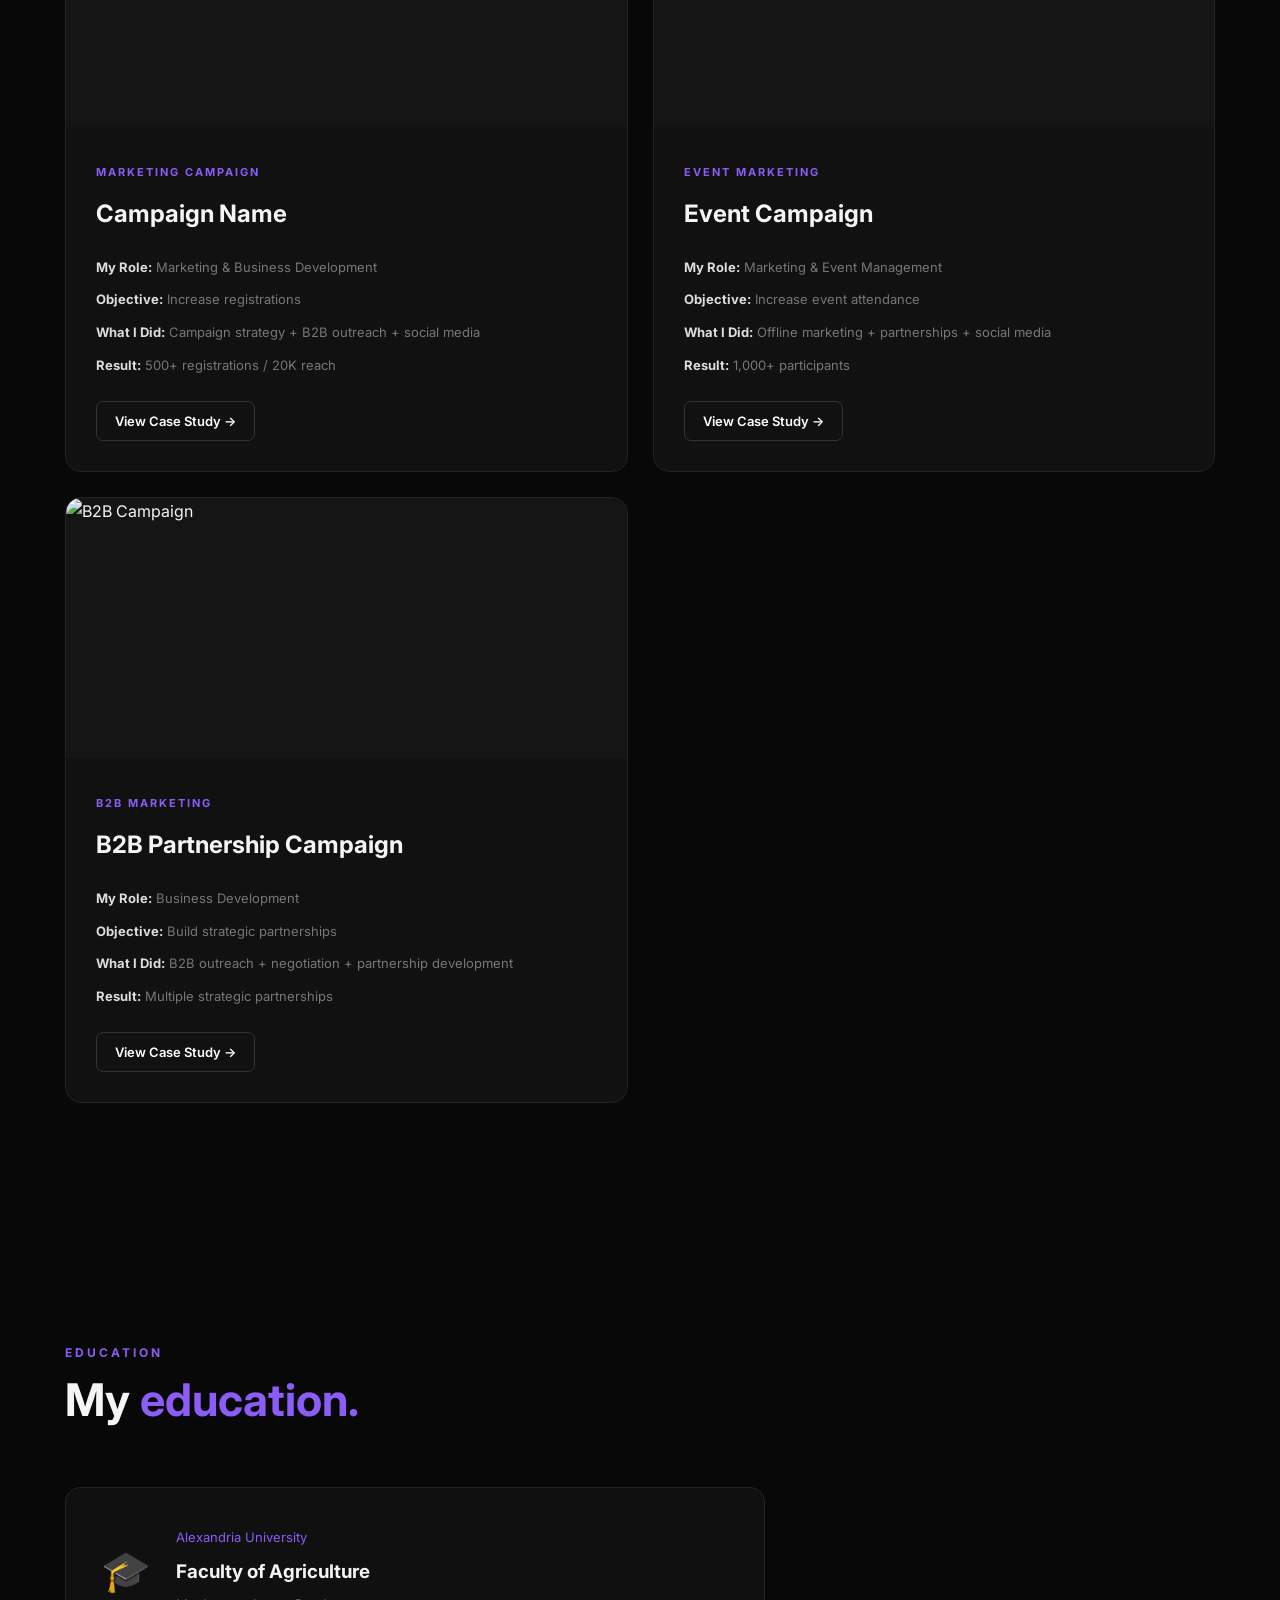
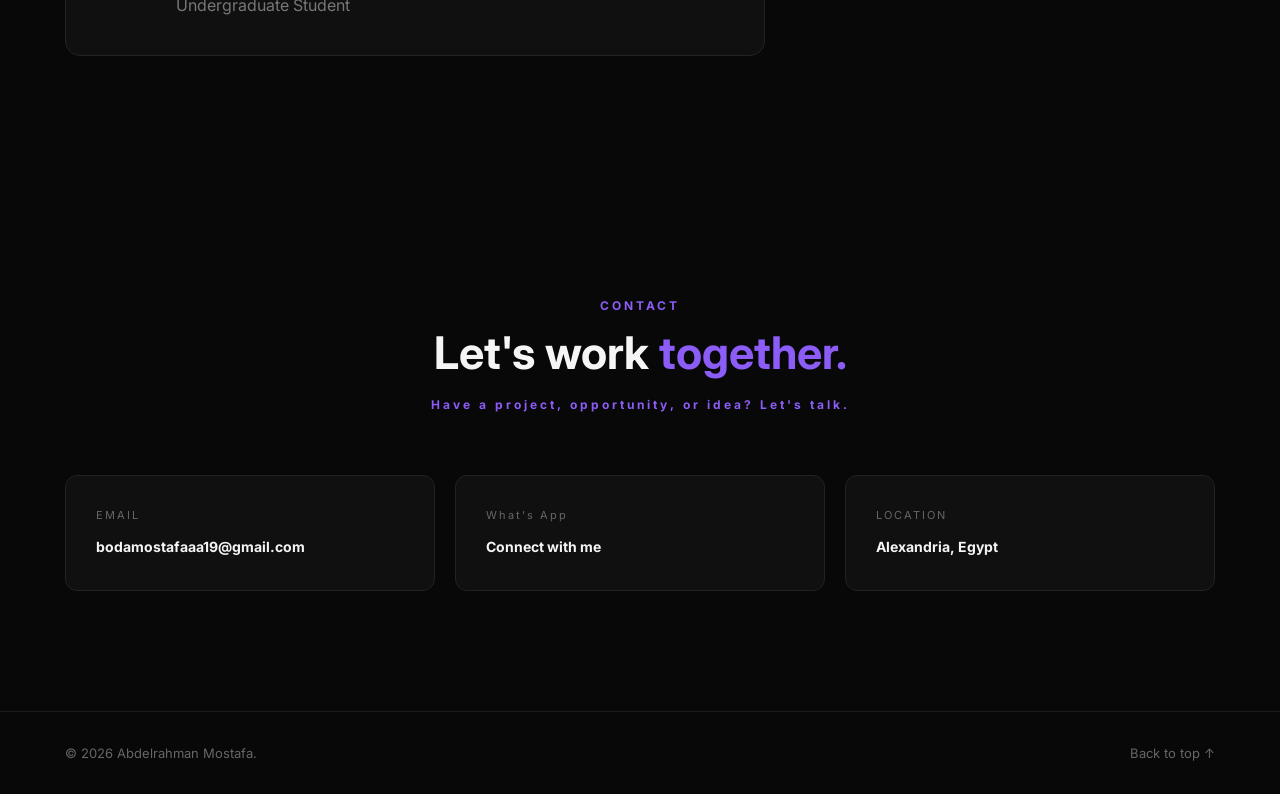
==== commit fadb3fa1: "Update print statement from 'Hello' to 'Goodbye'" ====
--- a/index.html
+++ b/index.html
@@ -472,57 +472,155 @@
 
         <div class="section-title">
             <p>MY WORK</p>
-            <h2>Some of my <span>work.</span></h2>
+            <h2>Real work. <span>Real results.</span></h2>
         </div>
 
         <div class="work-grid">
 
-            <!-- Work 1 -->
+            <!-- ================= CASE STUDY 1 ================= -->
+
             <div class="work-card">
+
                 <div class="work-image">
-                    <img src="images/work1.jpg" alt="Marketing Campaign">
+                    <img src="images/work1.jpg" alt="Campaign Name">
                 </div>
 
                 <div class="work-info">
-                    <span>MARKETING</span>
-                    <h3>Marketing Campaign</h3>
-                    <p>
-                        Marketing campaign planning and promotion
-                        targeting students and young people.
-                    </p>
-                </div>
-            </div>
-
-            <!-- Work 2 -->
+
+                    <span class="work-category">
+                        MARKETING CAMPAIGN
+                    </span>
+
+                    <h3>Campaign Name</h3>
+
+                    <div class="case-info">
+
+                        <p>
+                            <strong>My Role:</strong>
+                            Marketing & Business Development
+                        </p>
+
+                        <p>
+                            <strong>Objective:</strong>
+                            Increase registrations
+                        </p>
+
+                        <p>
+                            <strong>What I Did:</strong>
+                            Campaign strategy + B2B outreach + social media
+                        </p>
+
+                        <p>
+                            <strong>Result:</strong>
+                            500+ registrations / 20K reach
+                        </p>
+
+                    </div>
+
+                    <button class="case-btn" onclick="openCaseStudy('case1')">
+                        View Case Study →
+                    </button>
+
+                </div>
+
+            </div>
+
+
+            <!-- ================= CASE STUDY 2 ================= -->
+
             <div class="work-card">
+
                 <div class="work-image">
-                    <img src="images/work2.jpg" alt="Event Management">
+                    <img src="images/work2.jpg" alt="Event Campaign">
                 </div>
 
                 <div class="work-info">
-                    <span>EVENT MANAGEMENT</span>
-                    <h3>Event Management</h3>
-                    <p>
-                        Planning and promoting educational and
-                        youth events.
-                    </p>
-                </div>
-            </div>
-
-            <!-- Work 3 -->
+
+                    <span class="work-category">
+                        EVENT MARKETING
+                    </span>
+
+                    <h3>Event Campaign</h3>
+
+                    <div class="case-info">
+
+                        <p>
+                            <strong>My Role:</strong>
+                            Marketing & Event Management
+                        </p>
+
+                        <p>
+                            <strong>Objective:</strong>
+                            Increase event attendance
+                        </p>
+
+                        <p>
+                            <strong>What I Did:</strong>
+                            Offline marketing + partnerships + social media
+                        </p>
+
+                        <p>
+                            <strong>Result:</strong>
+                            1,000+ participants
+                        </p>
+
+                    </div>
+
+                    <button class="case-btn" onclick="openCaseStudy('case2')">
+                        View Case Study →
+                    </button>
+
+                </div>
+
+            </div>
+
+
+            <!-- ================= CASE STUDY 3 ================= -->
+
             <div class="work-card">
+
                 <div class="work-image">
-                    <img src="images/work3.jpg" alt="B2B Marketing">
+                    <img src="images/work3.jpg" alt="B2B Campaign">
                 </div>
 
                 <div class="work-info">
-                    <span>B2B</span>
-                    <h3>B2B Marketing</h3>
-                    <p>
-                        Building partnerships and developing
-                        promotional strategies.
-                    </p>
-                </div>
+
+                    <span class="work-category">
+                        B2B MARKETING
+                    </span>
+
+                    <h3>B2B Partnership Campaign</h3>
+
+                    <div class="case-info">
+
+                        <p>
+                            <strong>My Role:</strong>
+                            Business Development
+                        </p>
+
+                        <p>
+                            <strong>Objective:</strong>
+                            Build strategic partnerships
+                        </p>
+
+                        <p>
+                            <strong>What I Did:</strong>
+                            B2B outreach + negotiation + partnership development
+                        </p>
+
+                        <p>
+                            <strong>Result:</strong>
+                            Multiple strategic partnerships
+                        </p>
+
+                    </div>
+
+                    <button class="case-btn" onclick="openCaseStudy('case3')">
+                        View Case Study →
+                    </button>
+
+                </div>
+
             </div>
 
         </div>
@@ -530,7 +628,6 @@
     </div>
 
 </section>
-
     <!-- Education -->
     <section class="section education-section">
 
--- a/style.css
+++ b/style.css
@@ -1338,3 +1338,248 @@
         overflow: hidden;
     }
 }
+/* ================= MY WORK ================= */
+
+.work-section {
+    background: #080808;
+}
+
+.work-grid {
+    display: grid;
+    grid-template-columns: repeat(3, 1fr);
+    gap: 25px;
+}
+
+.work-card {
+    background: #111;
+    border: 1px solid #222;
+    border-radius: 15px;
+    overflow: hidden;
+    transition: 0.3s ease;
+}
+
+.work-card:hover {
+    transform: translateY(-8px);
+    border-color: #7c3aed;
+
+    box-shadow:
+        0 20px 50px rgba(124, 58, 237, 0.15);
+}
+
+.work-image {
+    width: 100%;
+    height: 230px;
+    overflow: hidden;
+}
+
+.work-image img {
+    width: 100%;
+    height: 100%;
+    object-fit: cover;
+
+    transition: 0.5s ease;
+}
+
+.work-card:hover .work-image img {
+    transform: scale(1.08);
+}
+
+.work-info {
+    padding: 25px;
+}
+
+.work-info > span {
+    color: #8b5cf6;
+
+    font-size: 11px;
+    font-weight: 700;
+
+    letter-spacing: 2px;
+}
+
+.work-info h3 {
+    font-size: 21px;
+    margin: 10px 0;
+}
+
+.work-info p {
+    color: #777;
+    font-size: 14px;
+    line-height: 1.7;
+}
+
+
+/* Mobile */
+
+@media (max-width: 850px) {
+
+    .work-grid {
+        grid-template-columns: 1fr;
+    }
+
+    .work-image {
+        height: 220px;
+    }
+
+}
+/* ================= MY WORK ================= */
+
+.work-section {
+    background: #080808;
+}
+
+.work-grid {
+    display: grid;
+    grid-template-columns: repeat(2, 1fr);
+    gap: 25px;
+}
+
+.work-card {
+    background: #111;
+    border: 1px solid #222;
+    border-radius: 16px;
+
+    overflow: hidden;
+
+    transition: 0.35s ease;
+}
+
+.work-card:hover {
+    transform: translateY(-8px);
+
+    border-color: #7c3aed;
+
+    box-shadow:
+        0 20px 60px rgba(124, 58, 237, 0.12);
+}
+
+
+/* IMAGE */
+
+.work-image {
+    width: 100%;
+    height: 260px;
+
+    overflow: hidden;
+
+    background: #151515;
+}
+
+.work-image img {
+    width: 100%;
+    height: 100%;
+
+    object-fit: cover;
+
+    transition: 0.5s ease;
+}
+
+.work-card:hover .work-image img {
+    transform: scale(1.05);
+}
+
+
+/* CONTENT */
+
+.work-info {
+    padding: 30px;
+}
+
+.work-category {
+    color: #8b5cf6;
+
+    font-size: 11px;
+    font-weight: 700;
+
+    letter-spacing: 2px;
+}
+
+.work-info h3 {
+    font-size: 24px;
+
+    margin: 10px 0 22px;
+}
+
+
+/* CASE STUDY INFO */
+
+.case-info {
+    display: flex;
+    flex-direction: column;
+
+    gap: 12px;
+}
+
+.case-info p {
+    color: #777;
+
+    font-size: 13px;
+    line-height: 1.6;
+}
+
+.case-info strong {
+    color: #ddd;
+}
+
+
+/* BUTTON */
+
+.case-btn {
+    margin-top: 25px;
+
+    padding: 11px 18px;
+
+    background: transparent;
+
+    border: 1px solid #333;
+    border-radius: 7px;
+
+    color: #fff;
+
+    font-family: inherit;
+    font-size: 13px;
+    font-weight: 600;
+
+    cursor: pointer;
+
+    transition: 0.3s;
+}
+
+.case-btn:hover {
+    background: #7c3aed;
+
+    border-color: #7c3aed;
+
+    transform: translateX(4px);
+}
+
+
+/* MOBILE */
+
+@media (max-width: 850px) {
+
+    .work-grid {
+        grid-template-columns: 1fr;
+    }
+
+    .work-image {
+        height: 230px;
+    }
+
+}
+
+@media (max-width: 600px) {
+
+    .work-info {
+        padding: 22px;
+    }
+
+    .work-info h3 {
+        font-size: 21px;
+    }
+
+    .work-image {
+        height: 210px;
+    }
+
+}
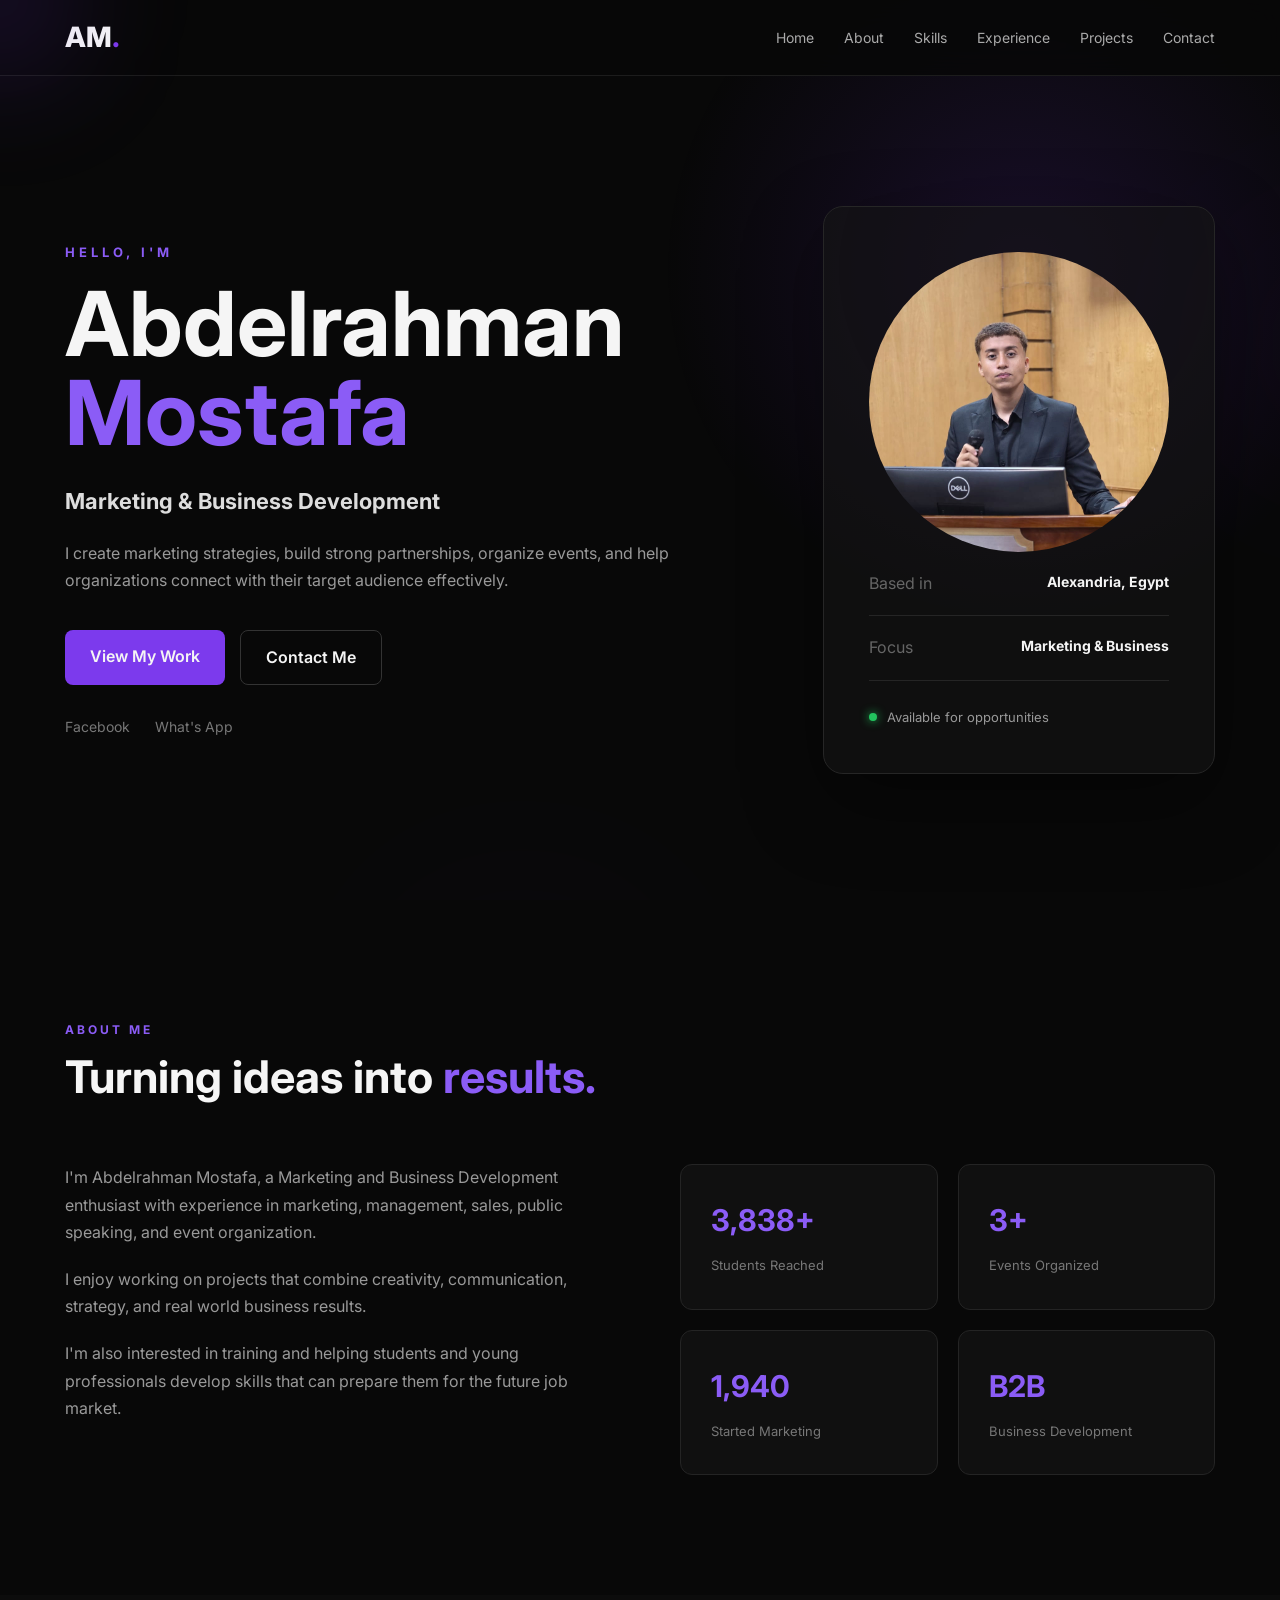
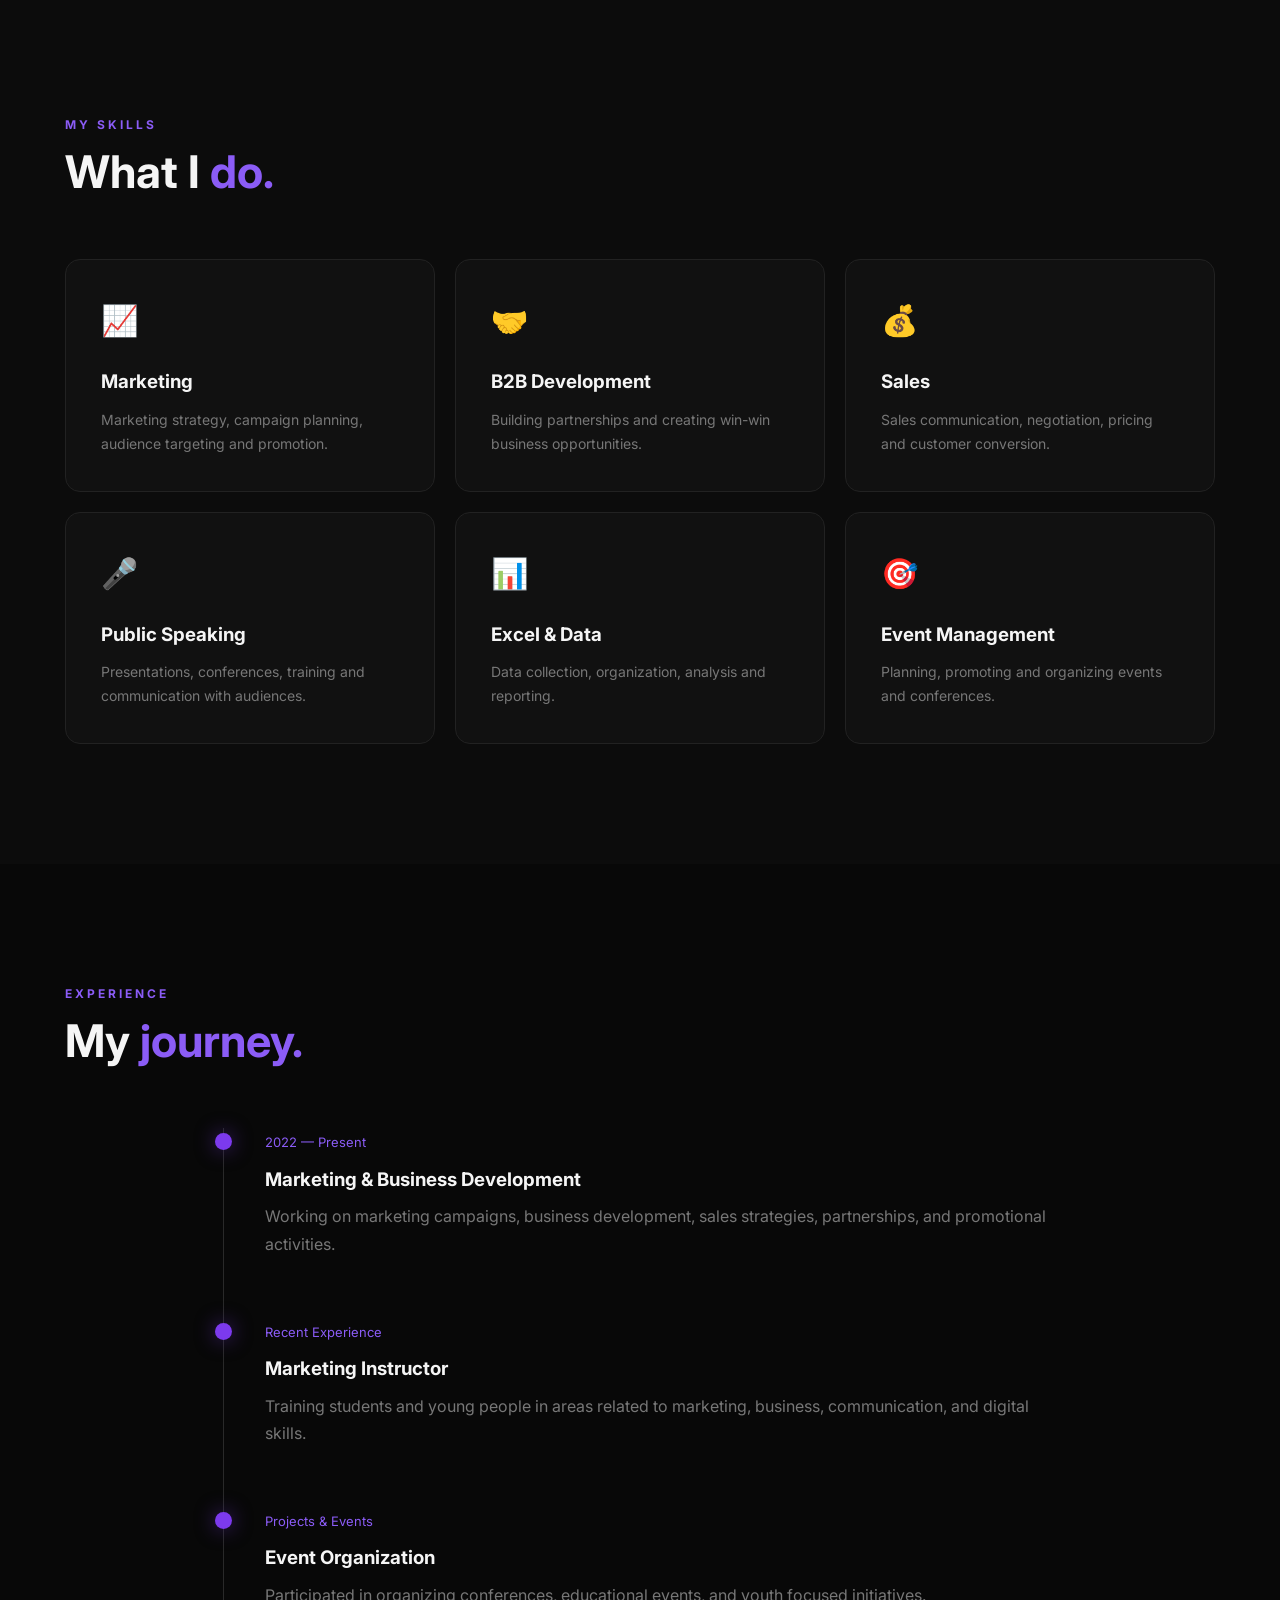
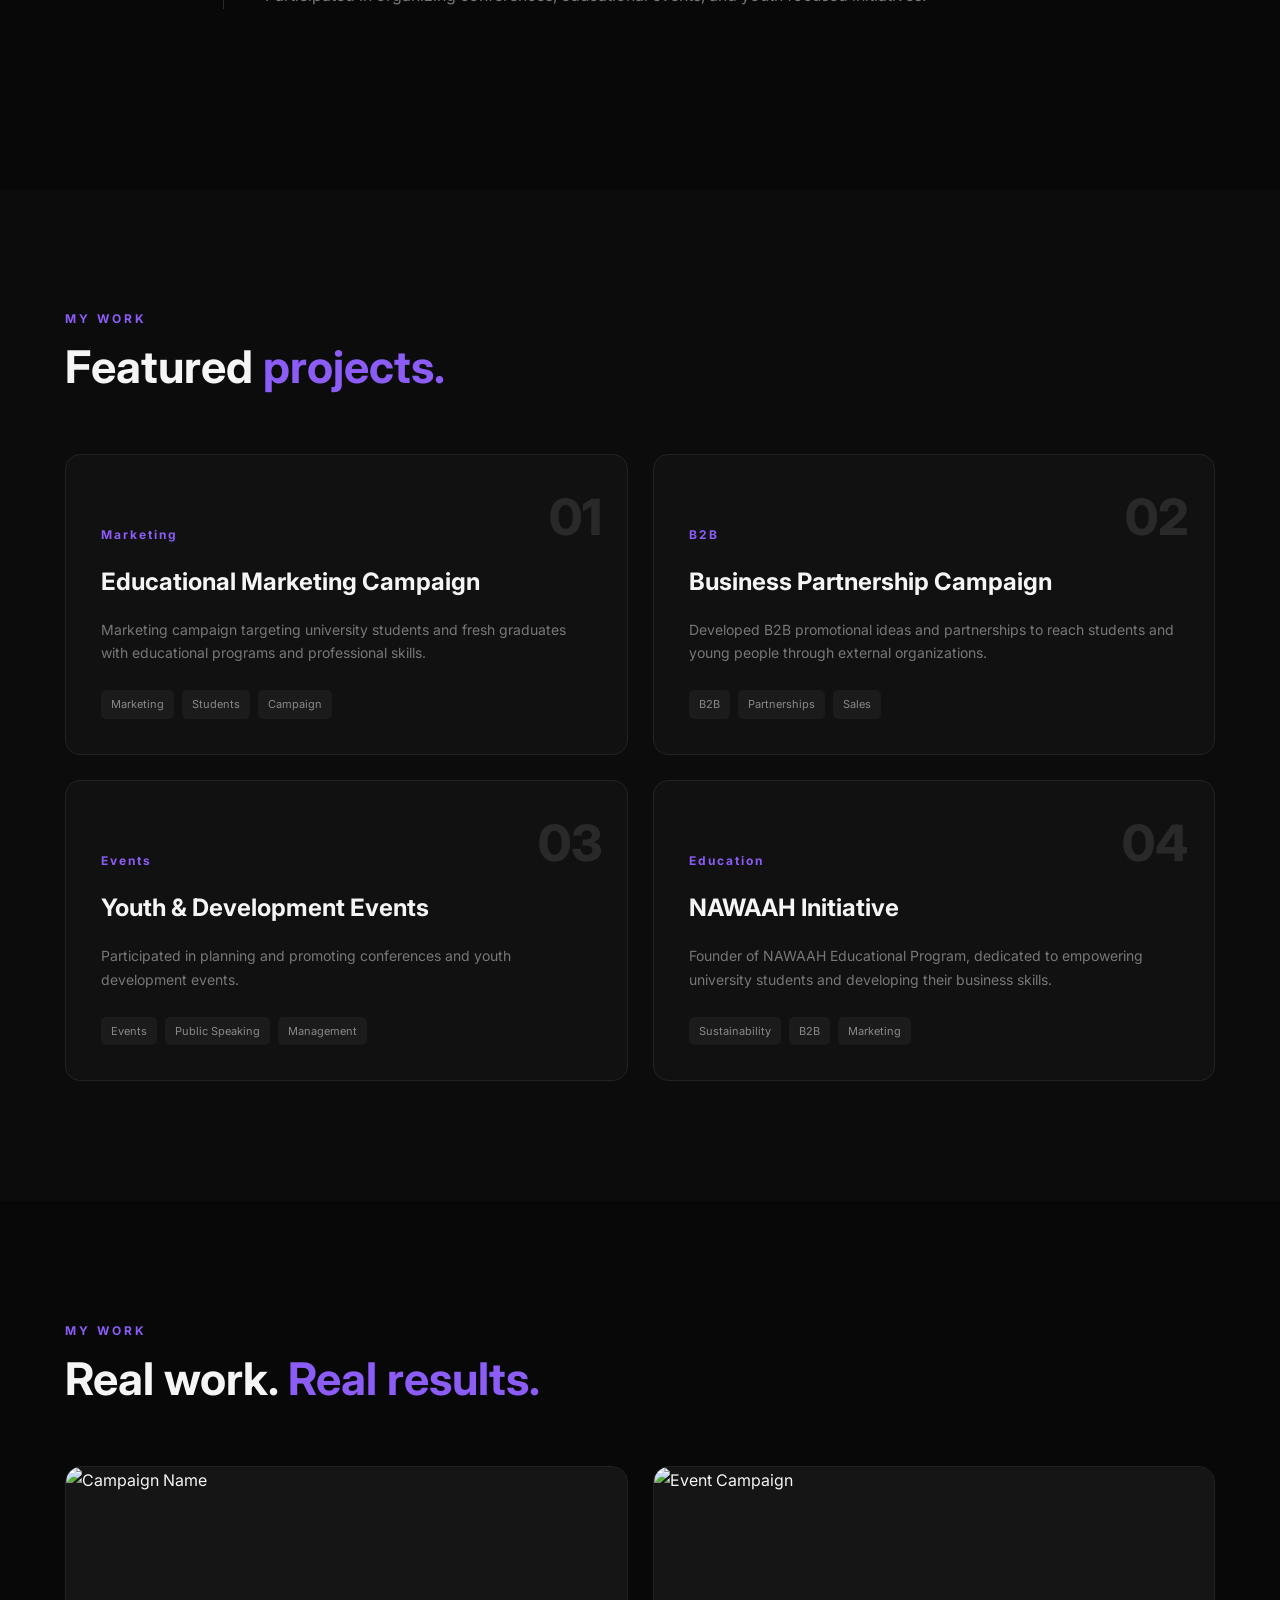
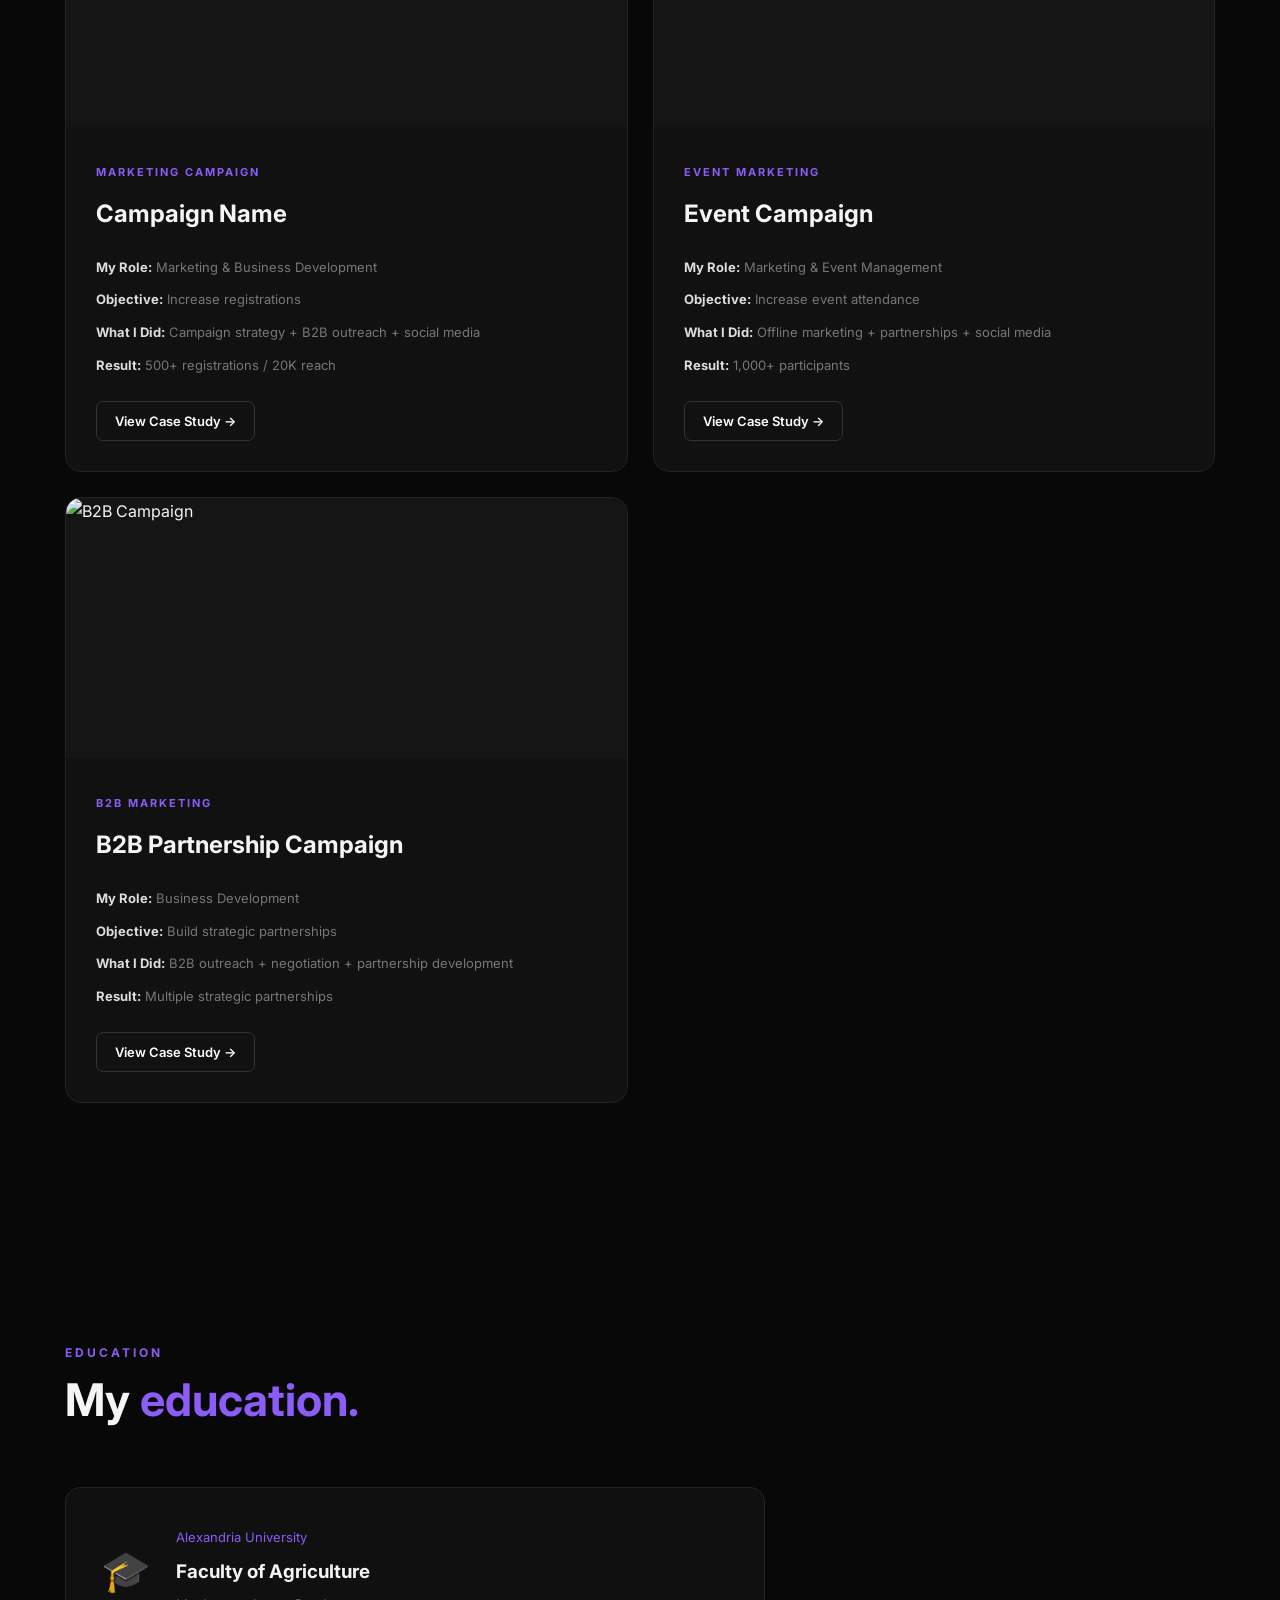
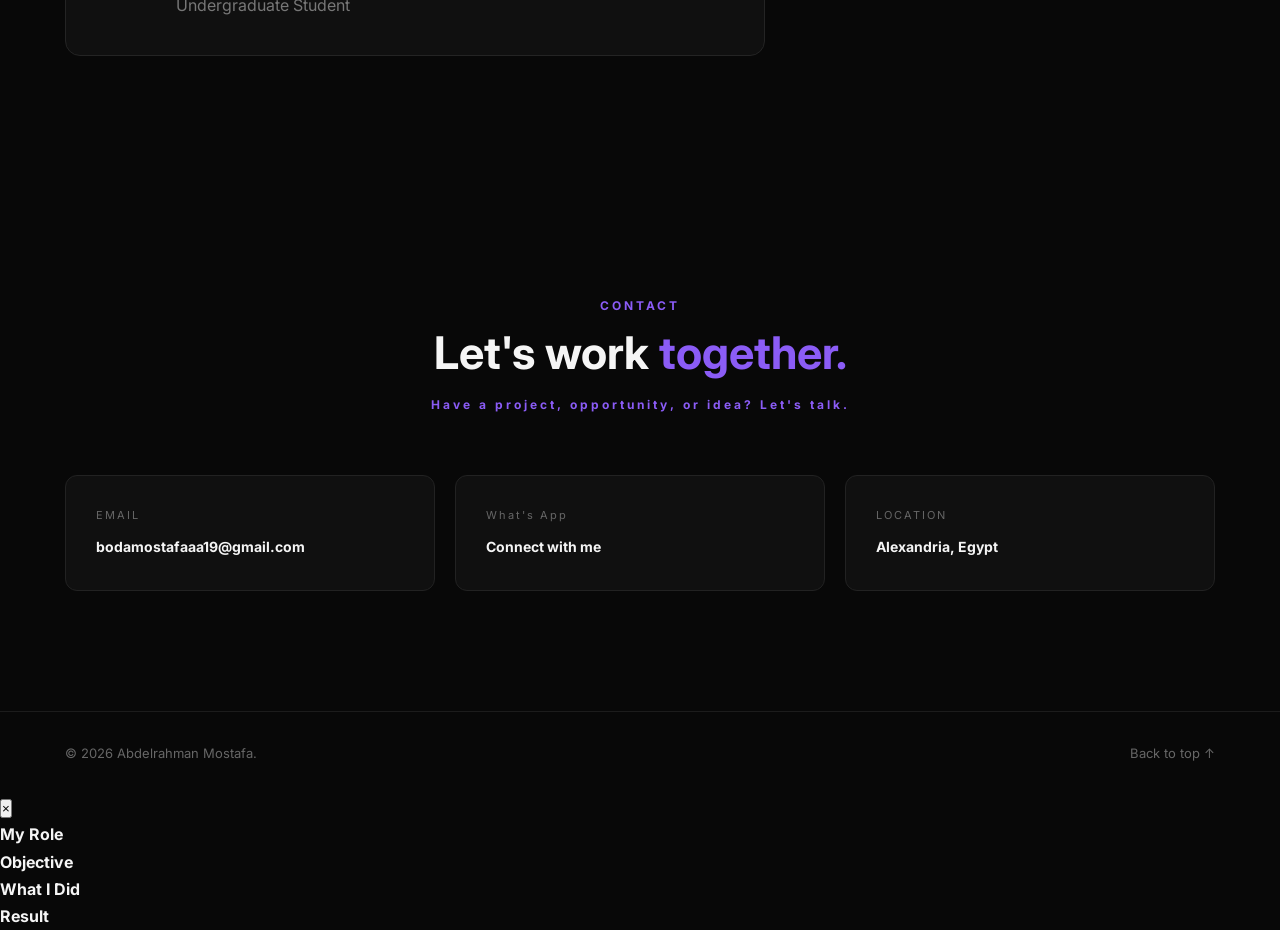
==== commit 781a8ccd: "Update index.html" ====
--- a/index.html
+++ b/index.html
@@ -745,6 +745,47 @@
 
 
     <script src="script.js"></script>
-
+<!-- ================= CASE STUDY MODAL ================= -->
+
+<div class="case-modal" id="caseModal">
+
+    <div class="case-modal-content">
+
+        <button class="close-case" onclick="closeCaseStudy()">
+            ×
+        </button>
+
+        <span id="modalCategory"></span>
+
+        <h2 id="modalTitle"></h2>
+
+        <div class="modal-line"></div>
+
+        <div class="modal-section">
+            <h4>My Role</h4>
+            <p id="modalRole"></p>
+        </div>
+
+        <div class="modal-section">
+            <h4>Objective</h4>
+            <p id="modalObjective"></p>
+        </div>
+
+        <div class="modal-section">
+            <h4>What I Did</h4>
+            <p id="modalWork"></p>
+        </div>
+
+        <div class="modal-result">
+
+            <h4>Result</h4>
+
+            <p id="modalResult"></p>
+
+        </div>
+
+    </div>
+
+</div>
 </body>
 </html>
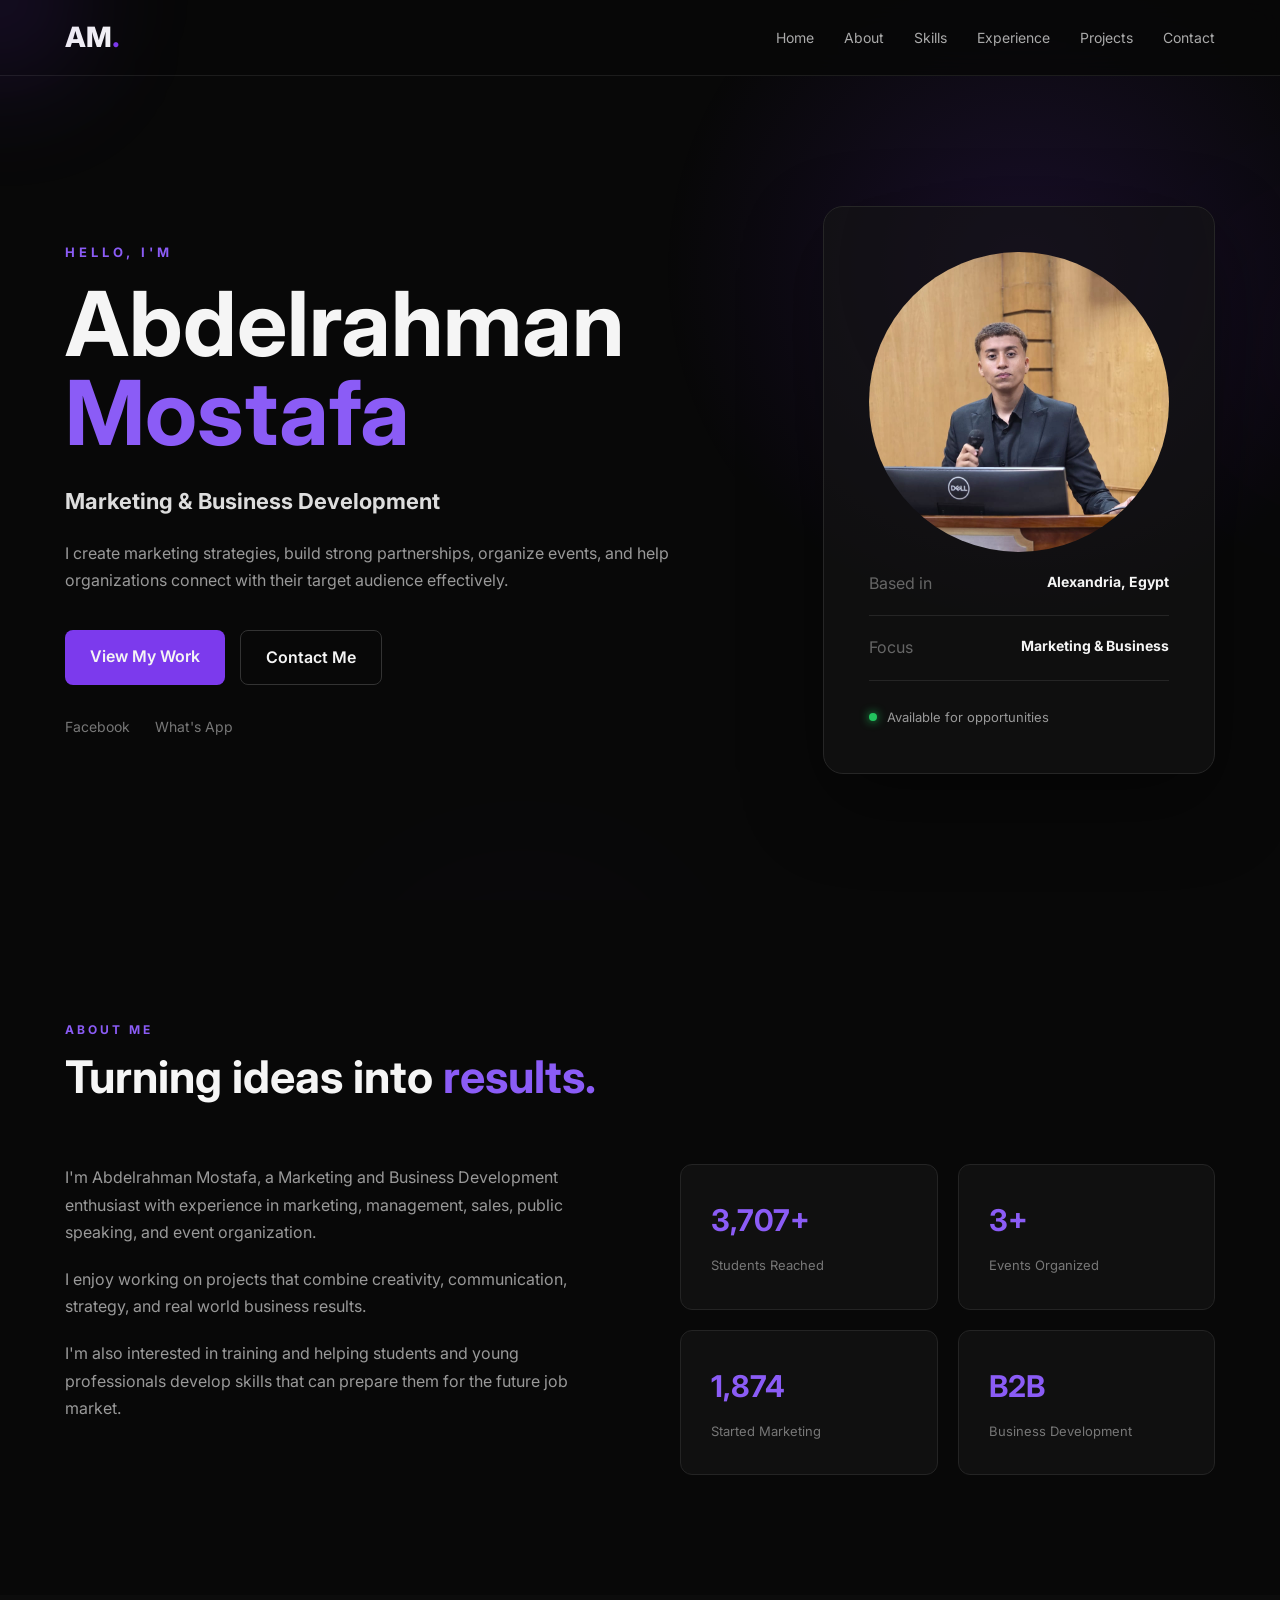
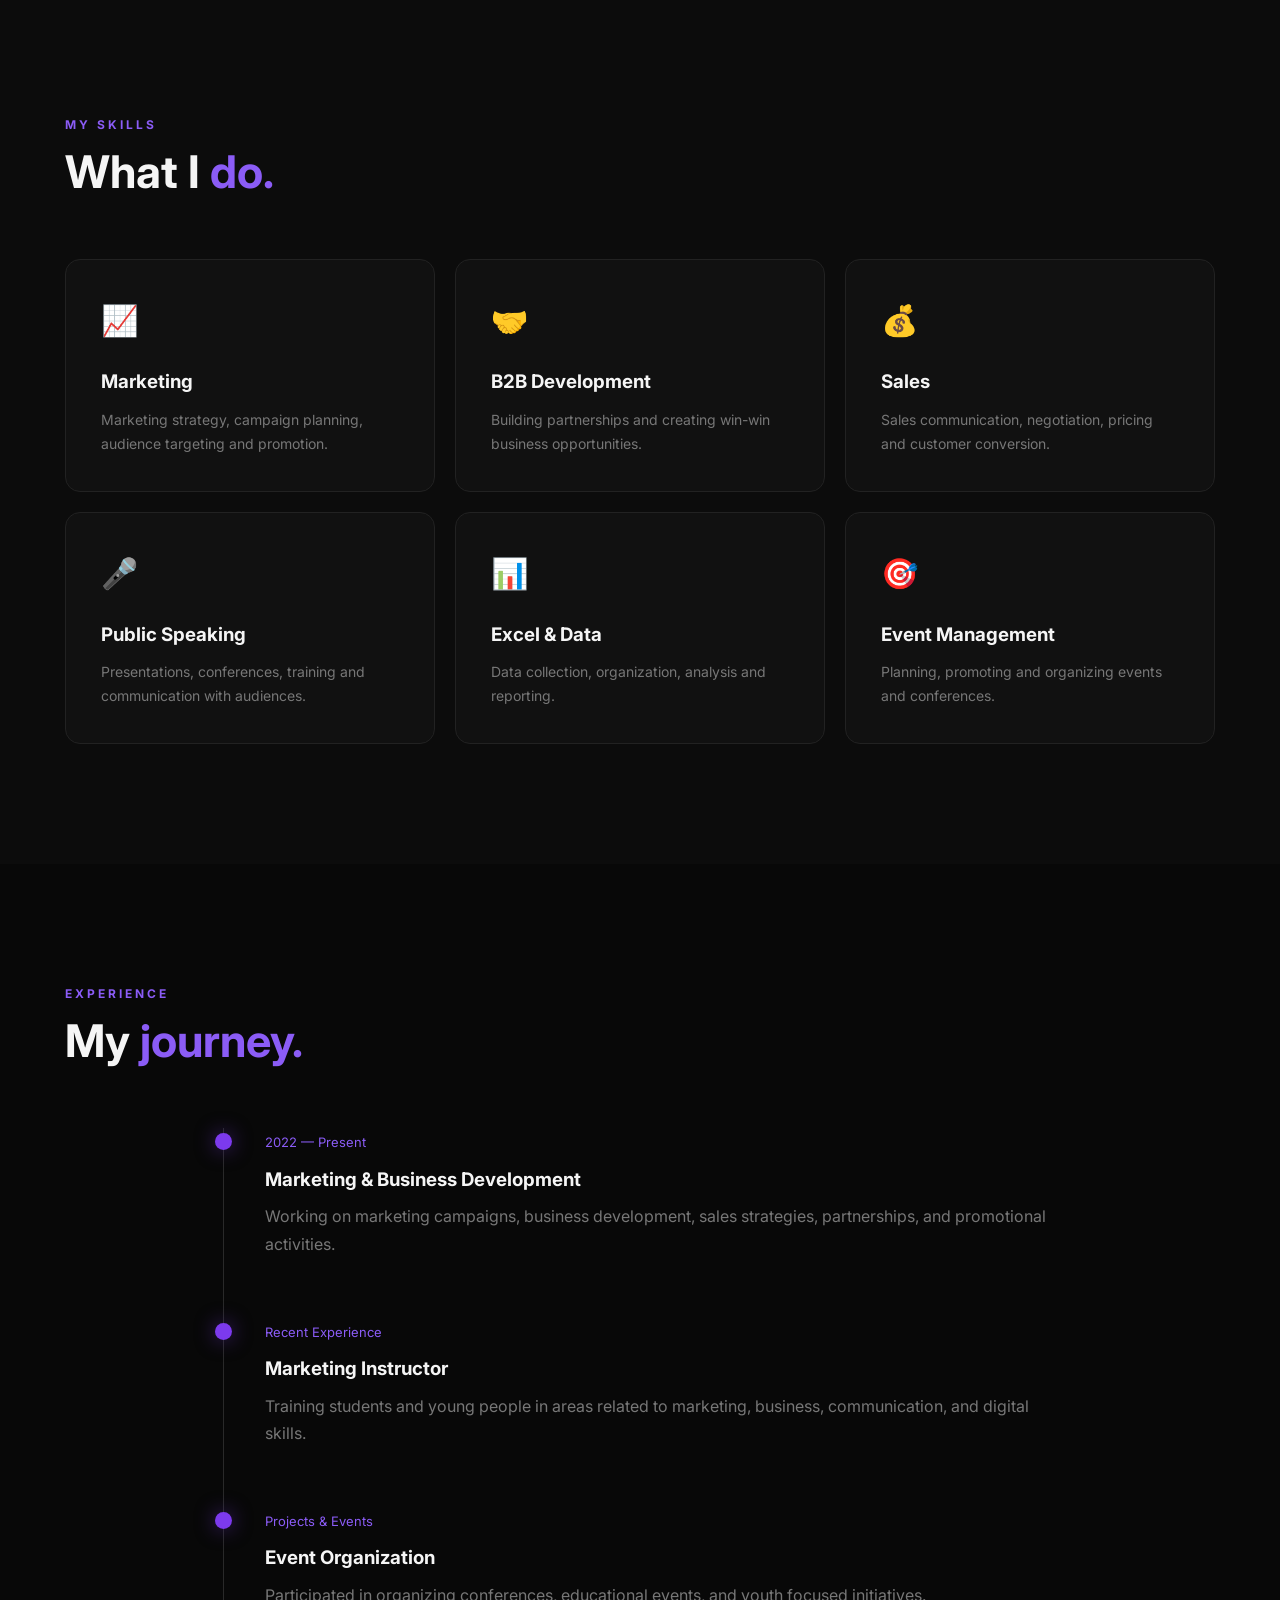
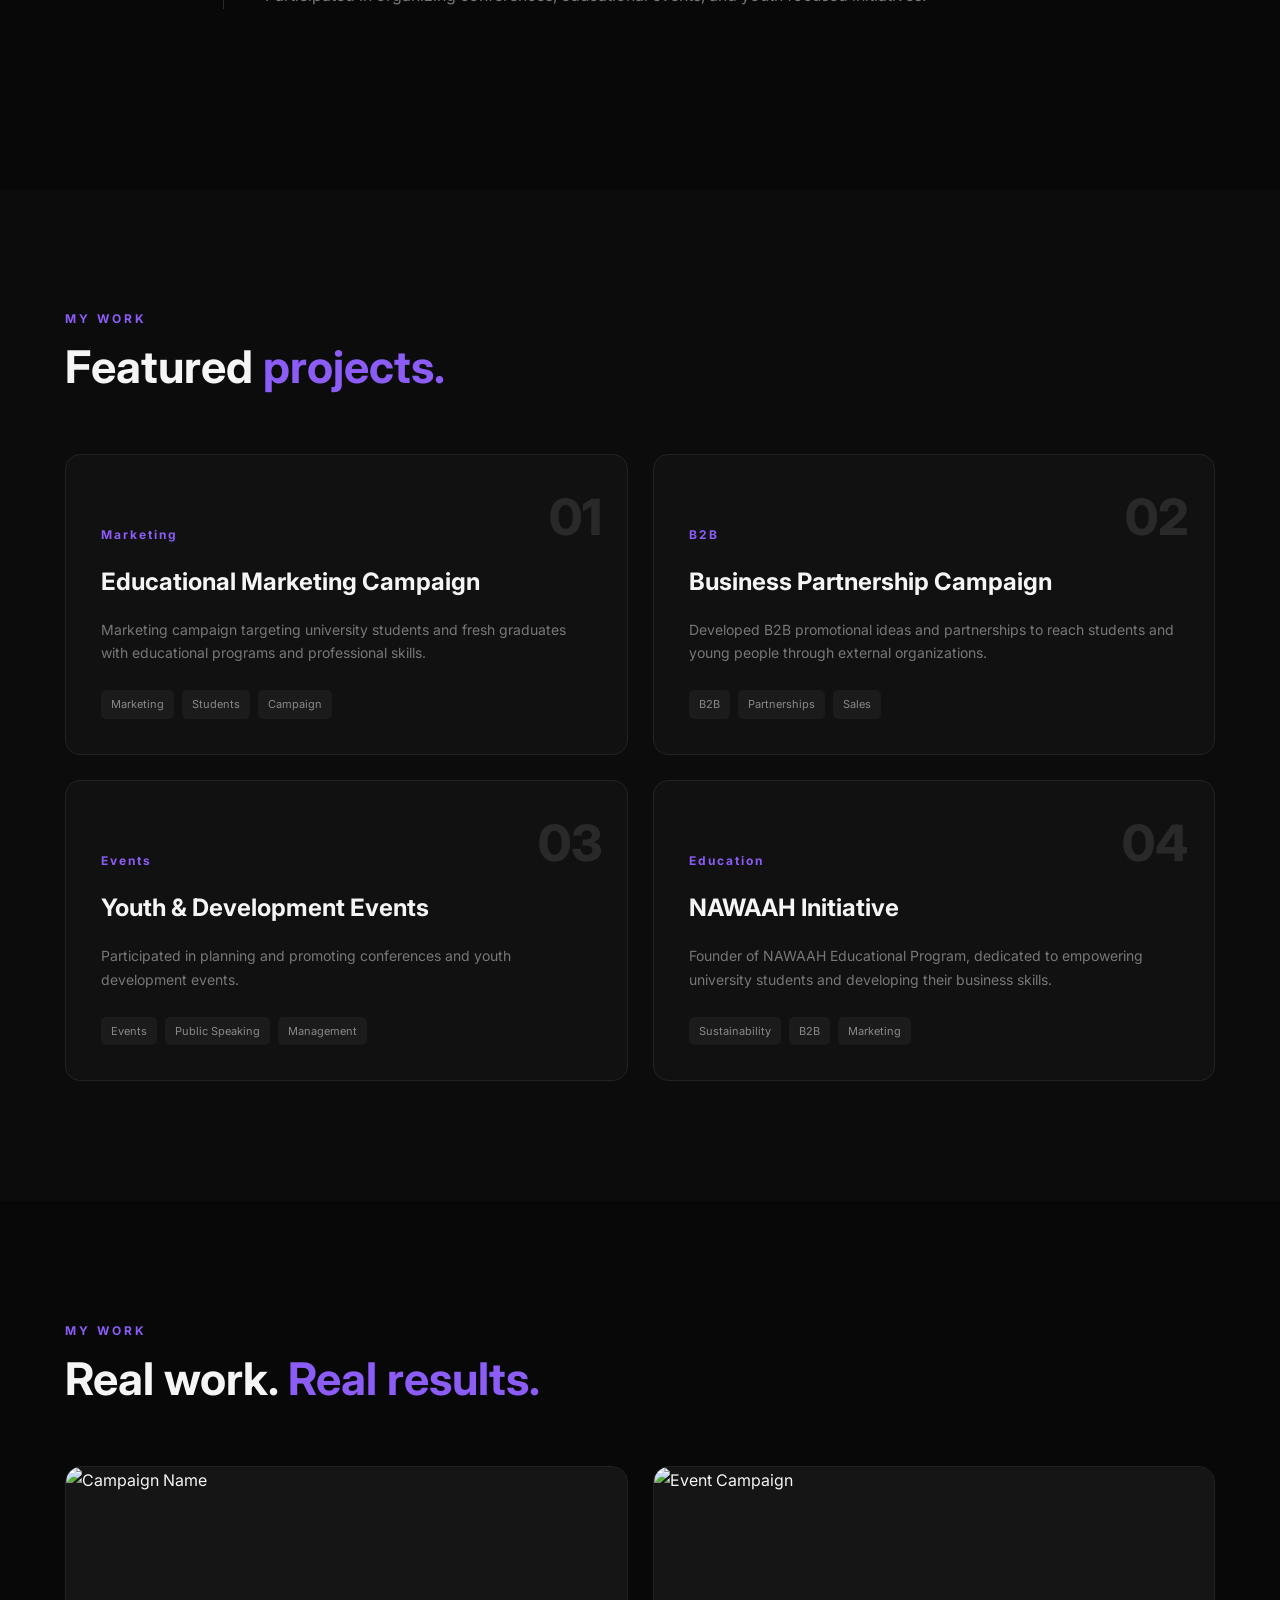
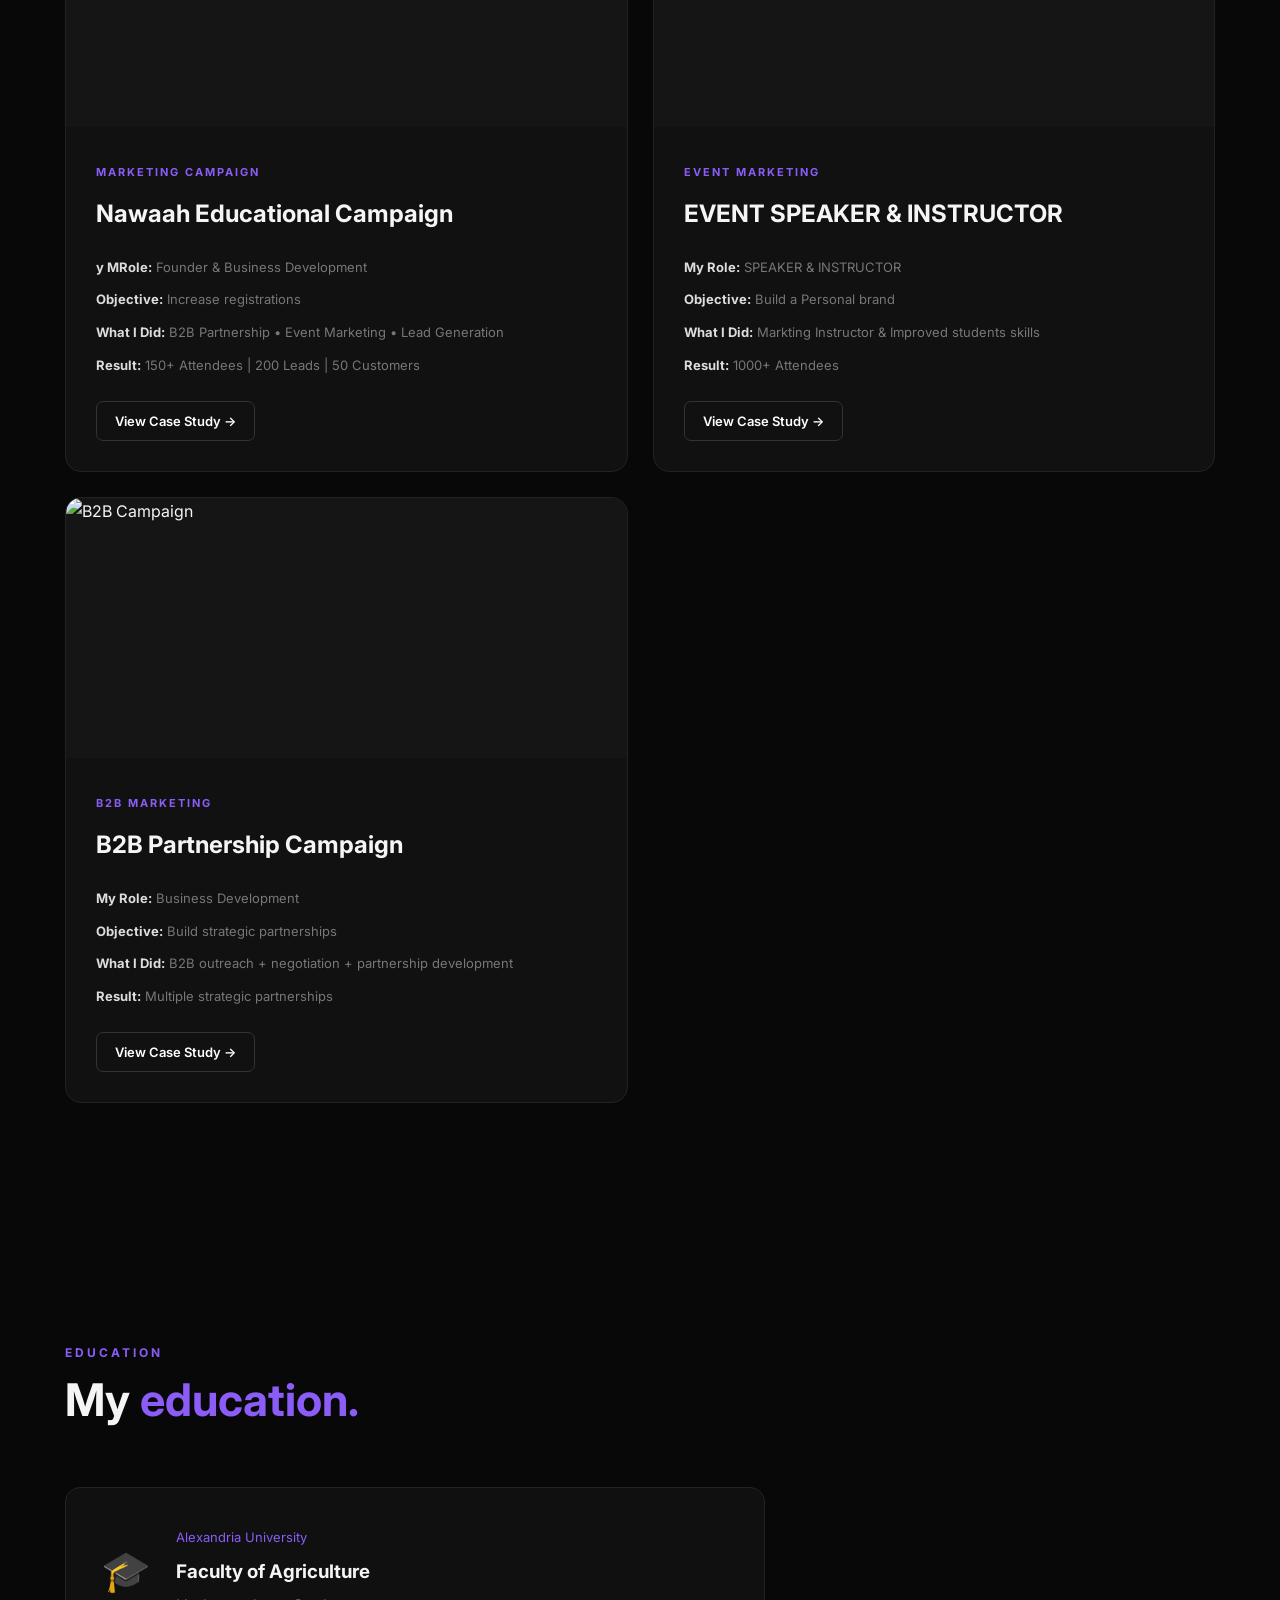
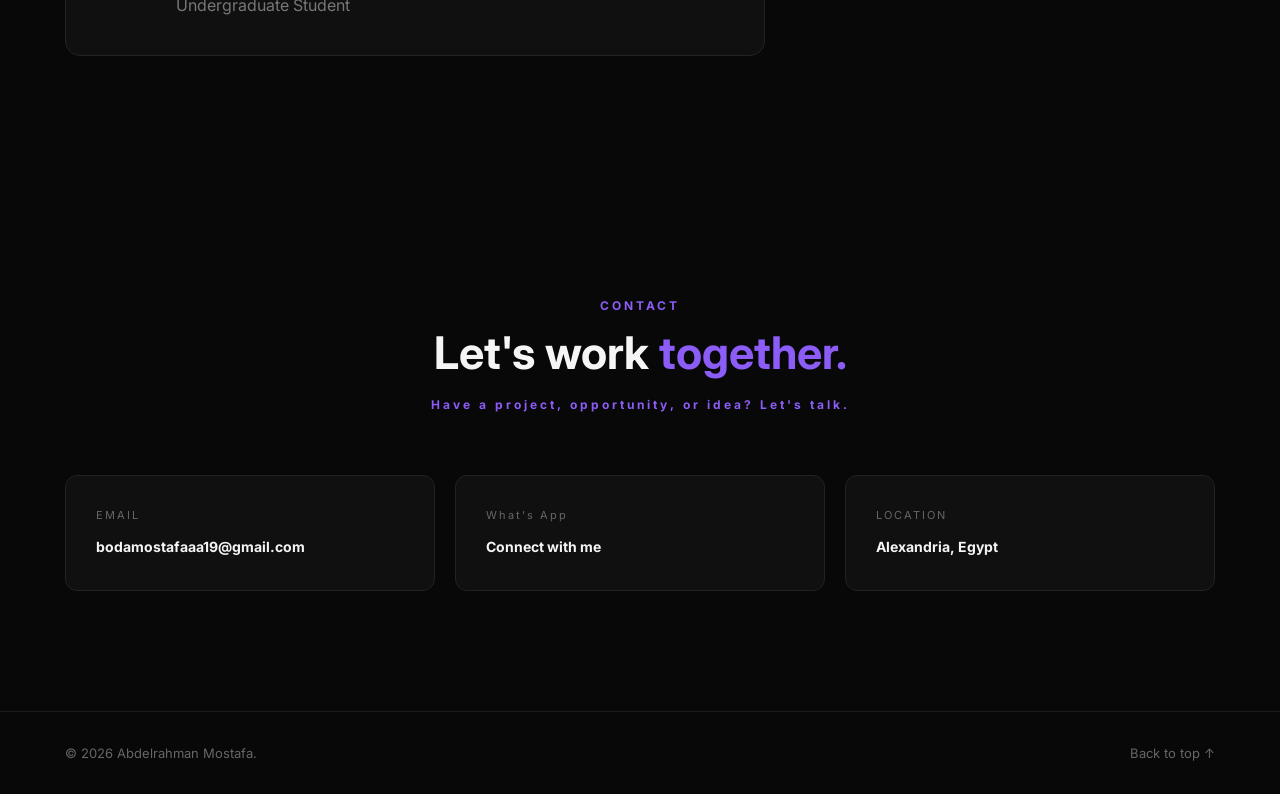
==== commit d4ac917f: "Update index.html" ====
--- a/index.html
+++ b/index.html
@@ -491,13 +491,13 @@
                         MARKETING CAMPAIGN
                     </span>
 
-                    <h3>Campaign Name</h3>
+                    <h3>Nawaah Educational Campaign</h3>
 
                     <div class="case-info">
 
                         <p>
-                            <strong>My Role:</strong>
-                            Marketing & Business Development
+                            <strong>y MRole:</strong>
+Founder & Business Development
                         </p>
 
                         <p>
@@ -507,12 +507,12 @@
 
                         <p>
                             <strong>What I Did:</strong>
-                            Campaign strategy + B2B outreach + social media
+                           B2B Partnership • Event Marketing • Lead Generation
                         </p>
 
                         <p>
                             <strong>Result:</strong>
-                            500+ registrations / 20K reach
+                            150+ Attendees | 200 Leads | 50 Customers
                         </p>
 
                     </div>
@@ -540,28 +540,28 @@
                         EVENT MARKETING
                     </span>
 
-                    <h3>Event Campaign</h3>
+                    <h3>  EVENT SPEAKER & INSTRUCTOR</h3>
 
                     <div class="case-info">
 
                         <p>
                             <strong>My Role:</strong>
-                            Marketing & Event Management
+                          SPEAKER & INSTRUCTOR 
                         </p>
 
                         <p>
                             <strong>Objective:</strong>
-                            Increase event attendance
+                           Build a Personal brand
                         </p>
 
                         <p>
                             <strong>What I Did:</strong>
-                            Offline marketing + partnerships + social media
+                           Markting Instructor & Improved students skills 
                         </p>
 
                         <p>
                             <strong>Result:</strong>
-                            1,000+ participants
+                          1000+ Attendees
                         </p>
 
                     </div>
--- a/style.css
+++ b/style.css
@@ -1583,3 +1583,172 @@
     }
 
 }
+/* ================= CASE STUDY MODAL ================= */
+
+.case-modal {
+    position: fixed;
+
+    inset: 0;
+
+    display: none;
+
+    align-items: center;
+    justify-content: center;
+
+    padding: 20px;
+
+    background: rgba(0, 0, 0, 0.75);
+
+    backdrop-filter: blur(10px);
+
+    z-index: 5000;
+}
+
+.case-modal.active {
+    display: flex;
+}
+
+.case-modal-content {
+    position: relative;
+
+    width: 100%;
+    max-width: 650px;
+
+    max-height: 90vh;
+
+    overflow-y: auto;
+
+    padding: 40px;
+
+    background: #111;
+
+    border: 1px solid #292929;
+
+    border-radius: 18px;
+
+    box-shadow:
+        0 30px 100px rgba(0, 0, 0, 0.6);
+
+    animation: caseOpen 0.3s ease;
+}
+
+@keyframes caseOpen {
+
+    from {
+        opacity: 0;
+        transform: translateY(20px) scale(0.97);
+    }
+
+    to {
+        opacity: 1;
+        transform: translateY(0) scale(1);
+    }
+
+}
+
+.close-case {
+    position: absolute;
+
+    top: 15px;
+    right: 20px;
+
+    width: 35px;
+    height: 35px;
+
+    border: none;
+
+    background: #1c1c1c;
+
+    color: #fff;
+
+    border-radius: 50%;
+
+    font-size: 24px;
+
+    cursor: pointer;
+}
+
+#modalCategory {
+    color: #8b5cf6;
+
+    font-size: 11px;
+    font-weight: 700;
+
+    letter-spacing: 2px;
+}
+
+#modalTitle {
+    font-size: 32px;
+
+    margin: 10px 0 20px;
+}
+
+.modal-line {
+    width: 100%;
+    height: 1px;
+
+    background: #252525;
+
+    margin-bottom: 25px;
+}
+
+.modal-section {
+    margin-bottom: 22px;
+}
+
+.modal-section h4,
+.modal-result h4 {
+    color: #fff;
+
+    font-size: 14px;
+
+    margin-bottom: 7px;
+}
+
+.modal-section p {
+    color: #888;
+
+    font-size: 14px;
+
+    line-height: 1.8;
+}
+
+.modal-result {
+    margin-top: 25px;
+
+    padding: 20px;
+
+    background: #151515;
+
+    border: 1px solid #252525;
+
+    border-radius: 10px;
+}
+
+.modal-result h4 {
+    color: #8b5cf6;
+}
+
+.modal-result p {
+    color: #ddd;
+
+    font-size: 15px;
+    font-weight: 600;
+}
+
+
+/* MOBILE */
+
+@media (max-width: 600px) {
+
+    .case-modal-content {
+        padding: 30px 22px;
+
+        max-height: 85vh;
+    }
+
+    #modalTitle {
+        font-size: 25px;
+    }
+
+}
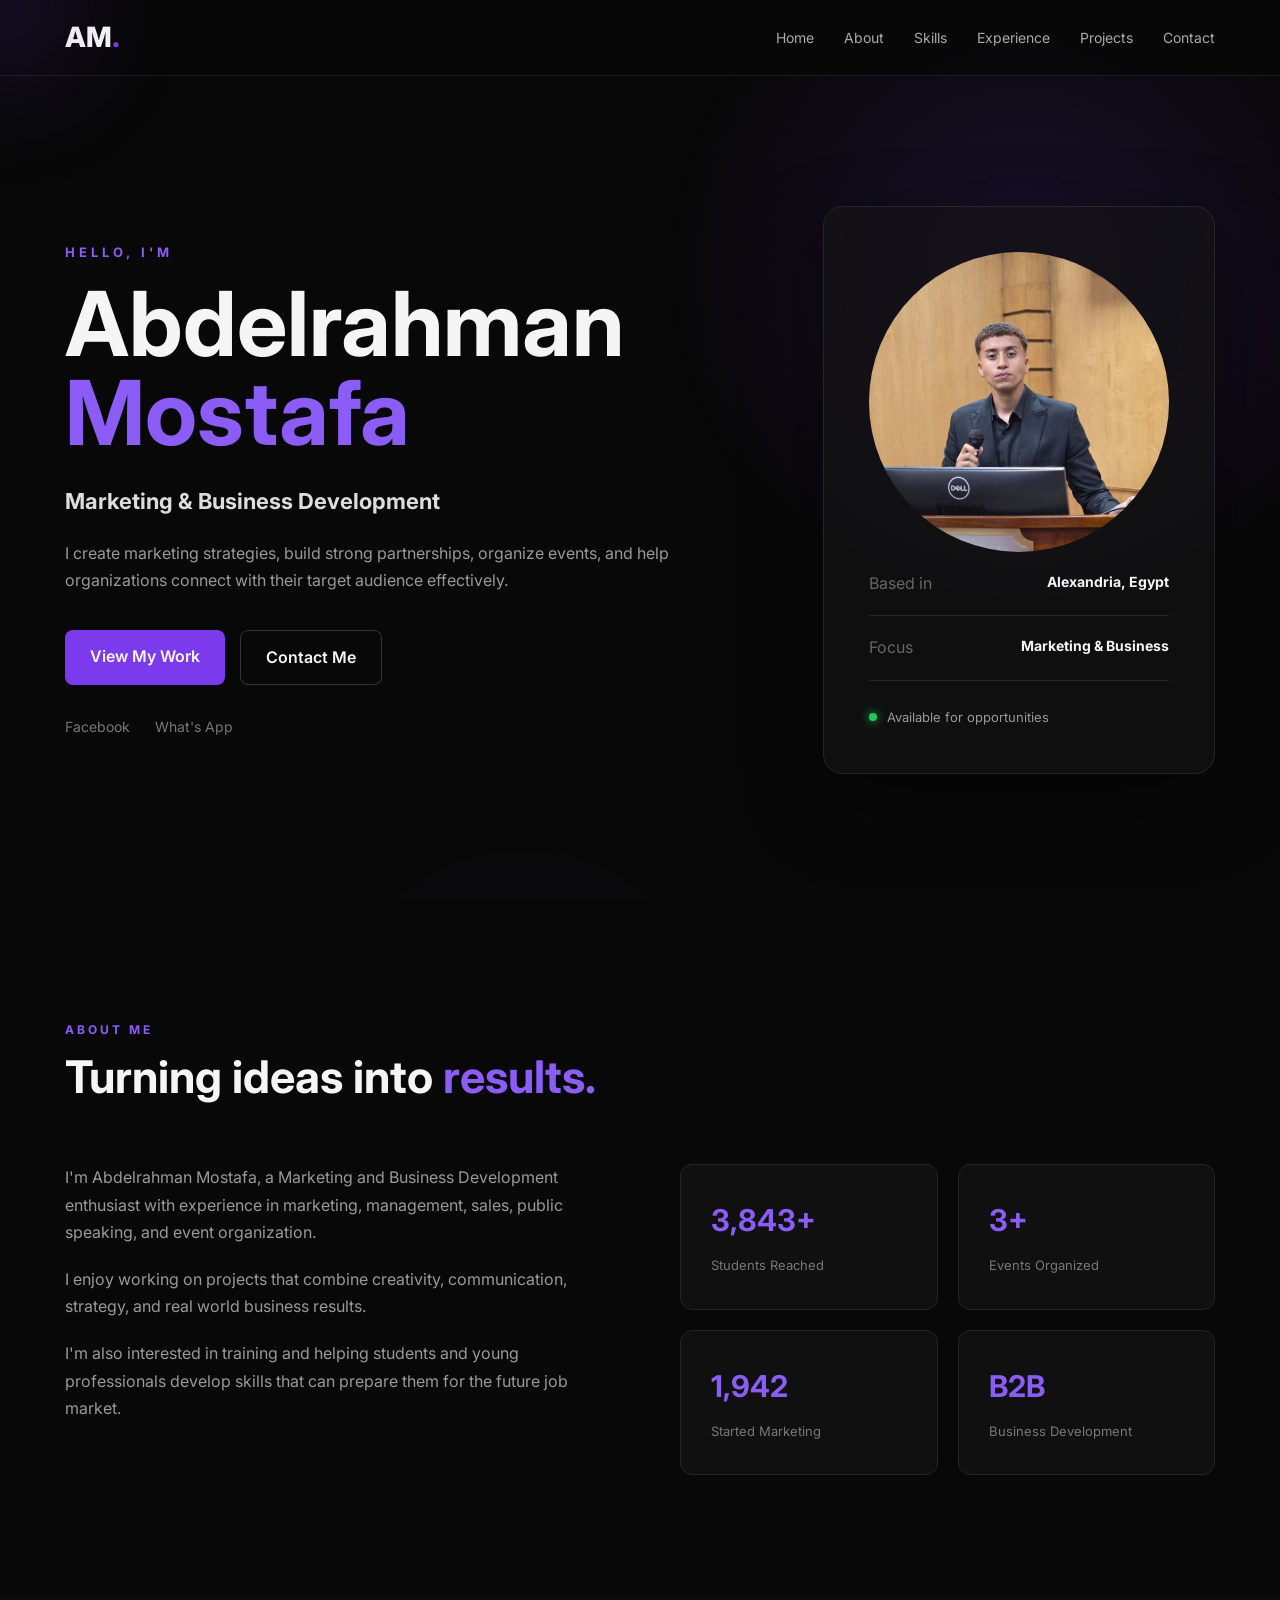
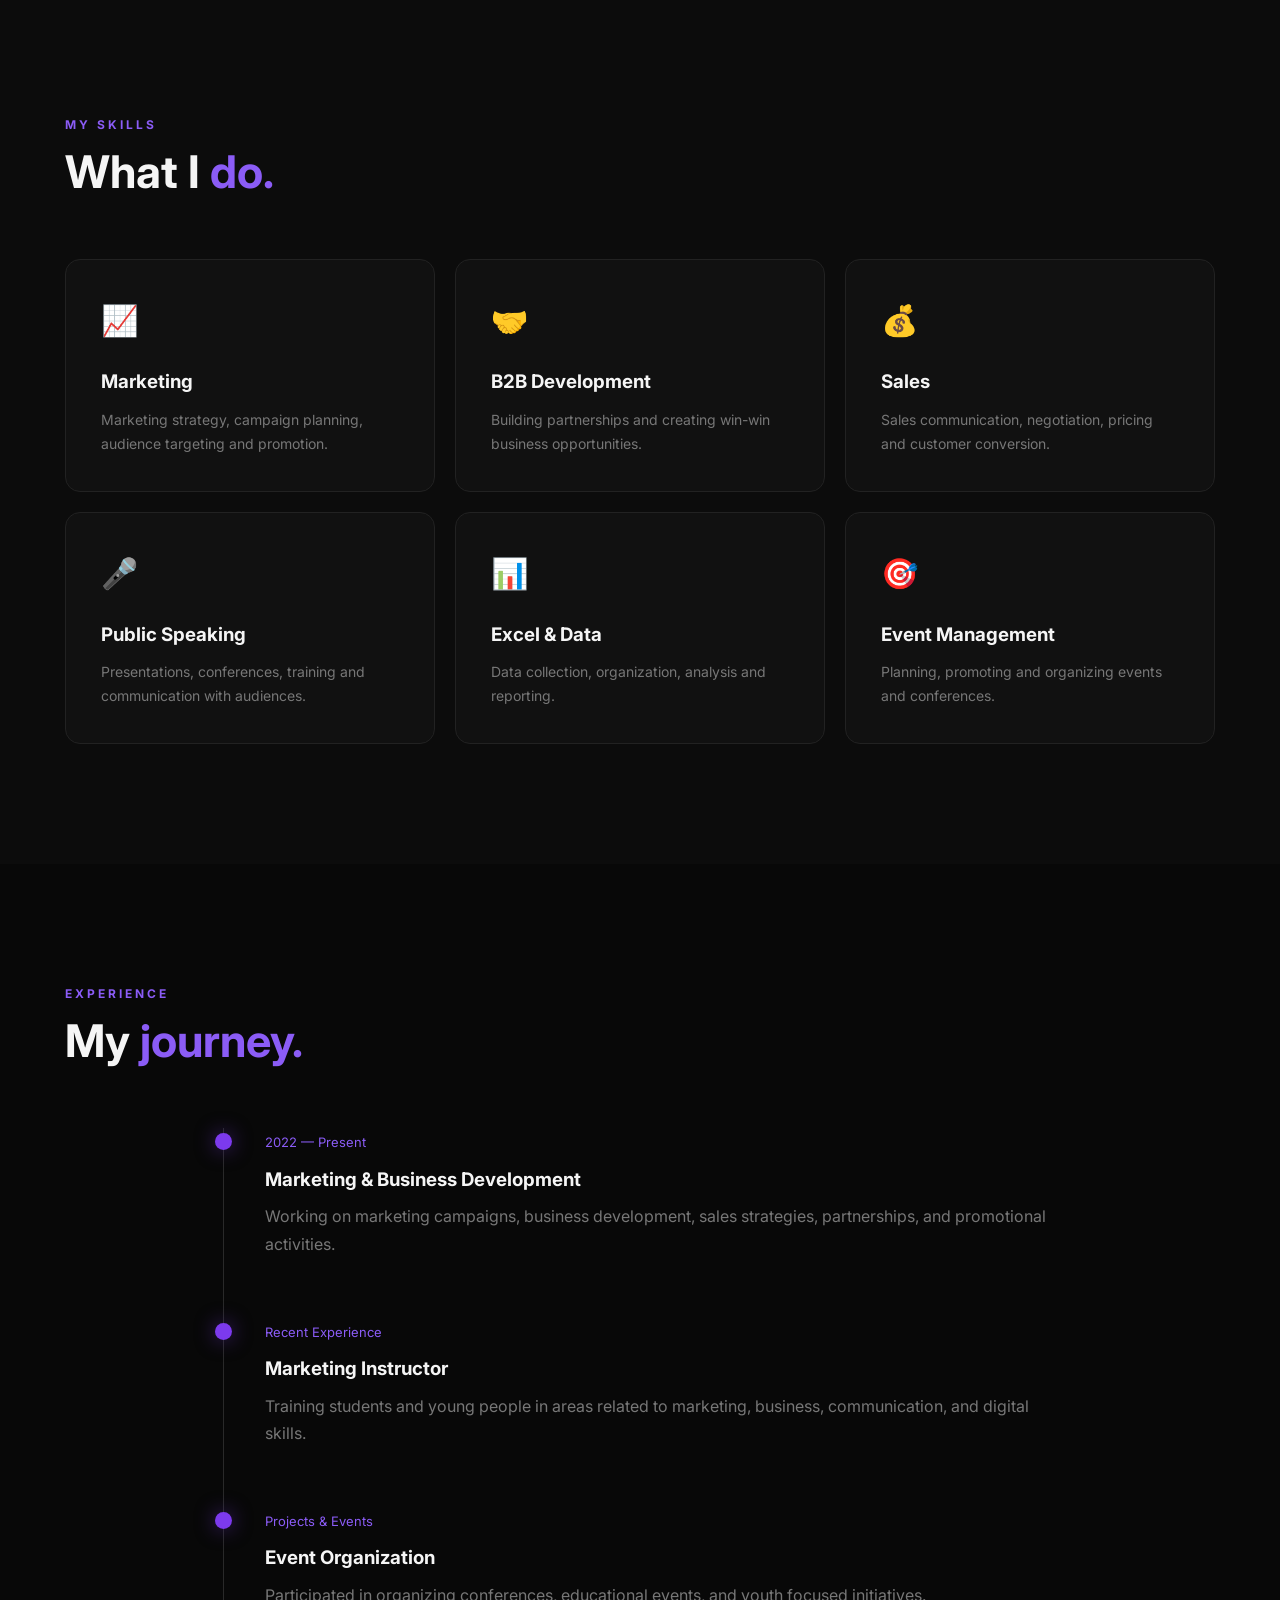
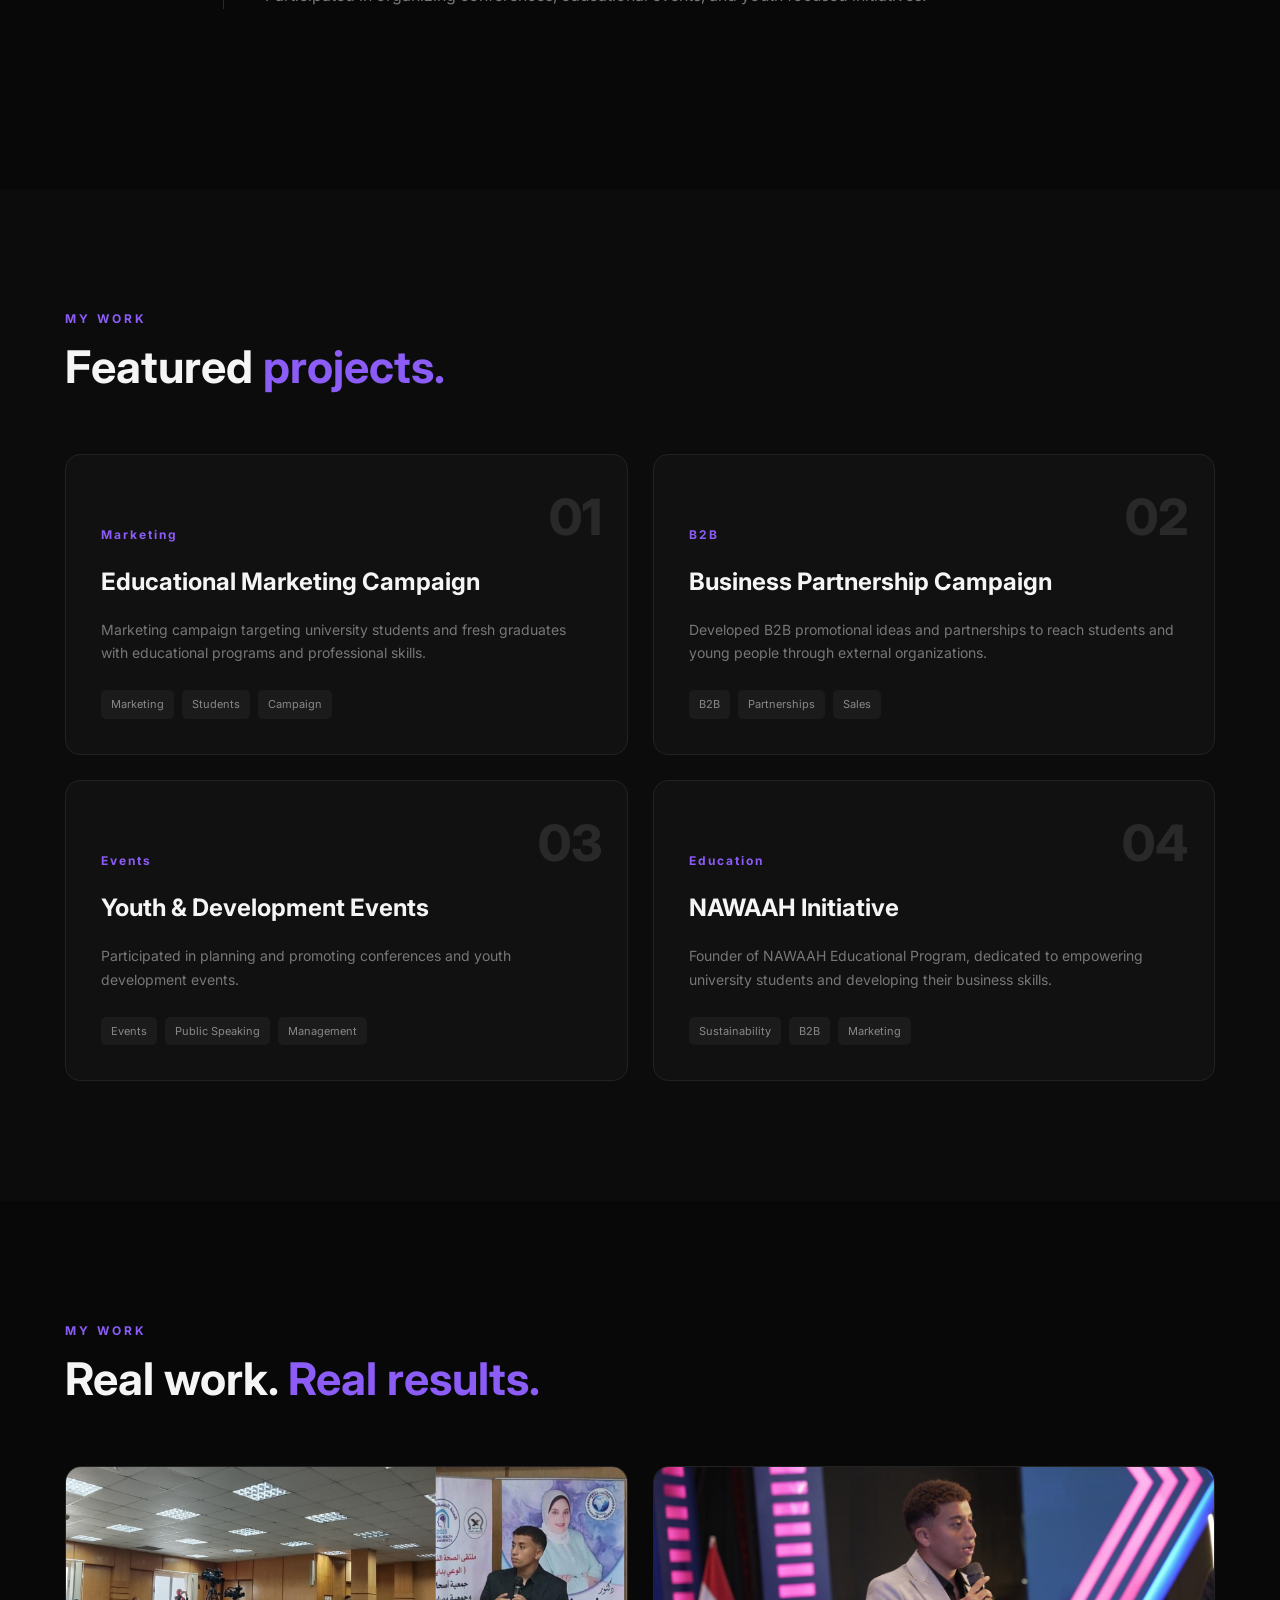
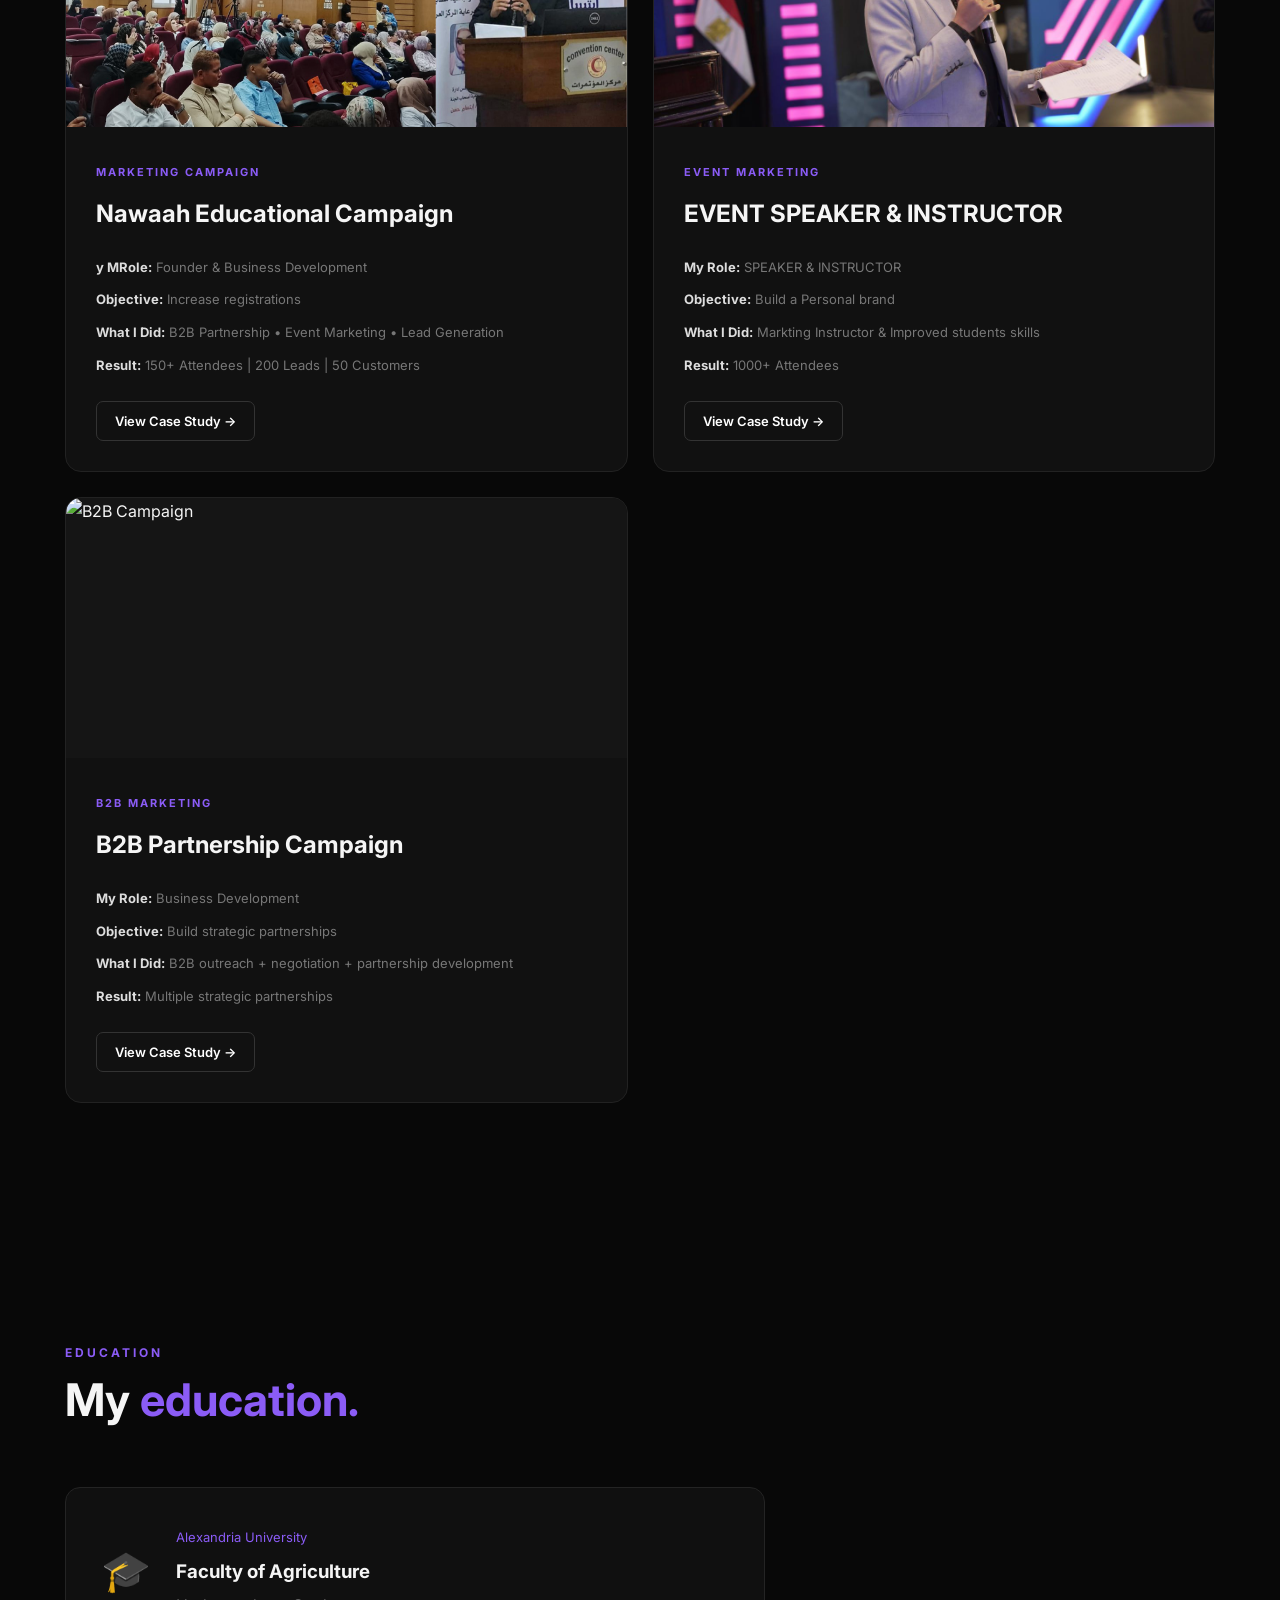
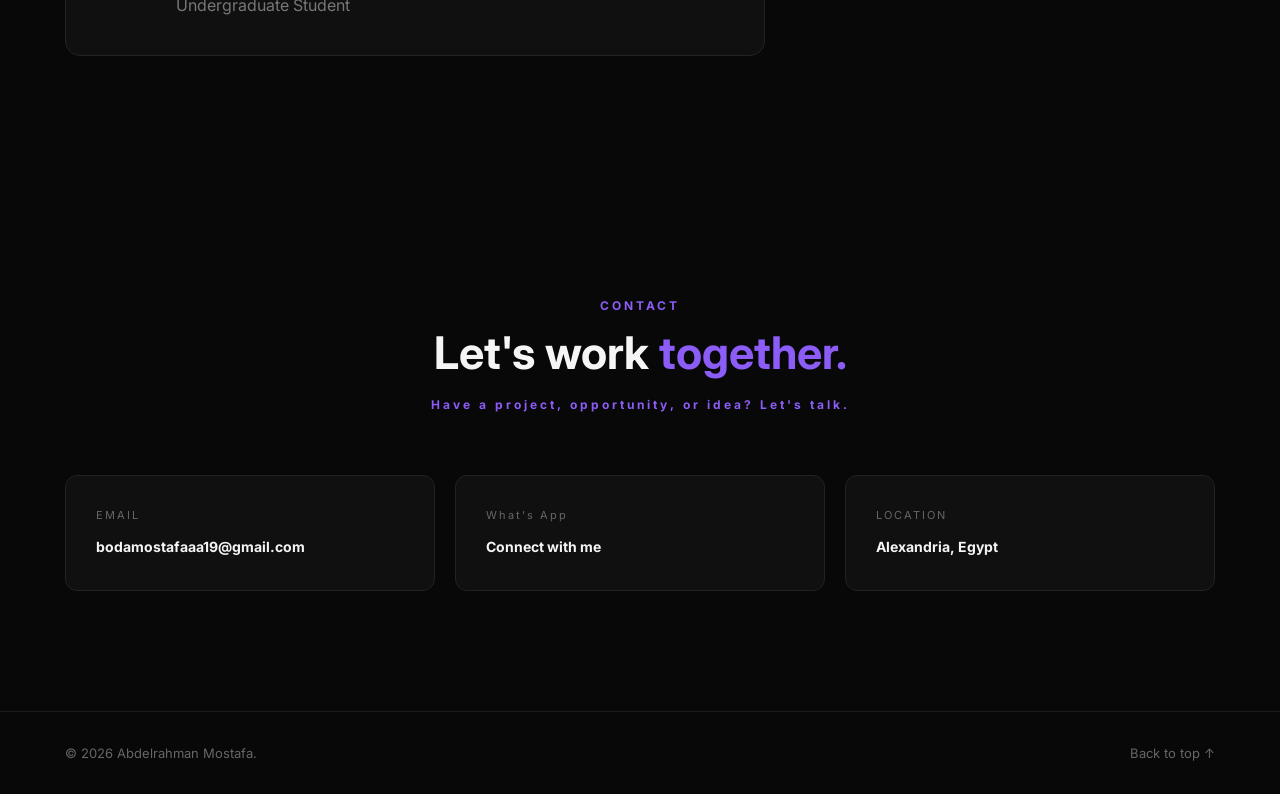
==== commit d2967f90: "Update index.html" ====
--- a/index.html
+++ b/index.html
@@ -531,7 +531,7 @@
             <div class="work-card">
 
                 <div class="work-image">
-                    <img src="images/work2.jpg" alt="Event Campaign">
+                    <img src="images/work2.jpeg" alt="Event Campaign">
                 </div>
 
                 <div class="work-info">
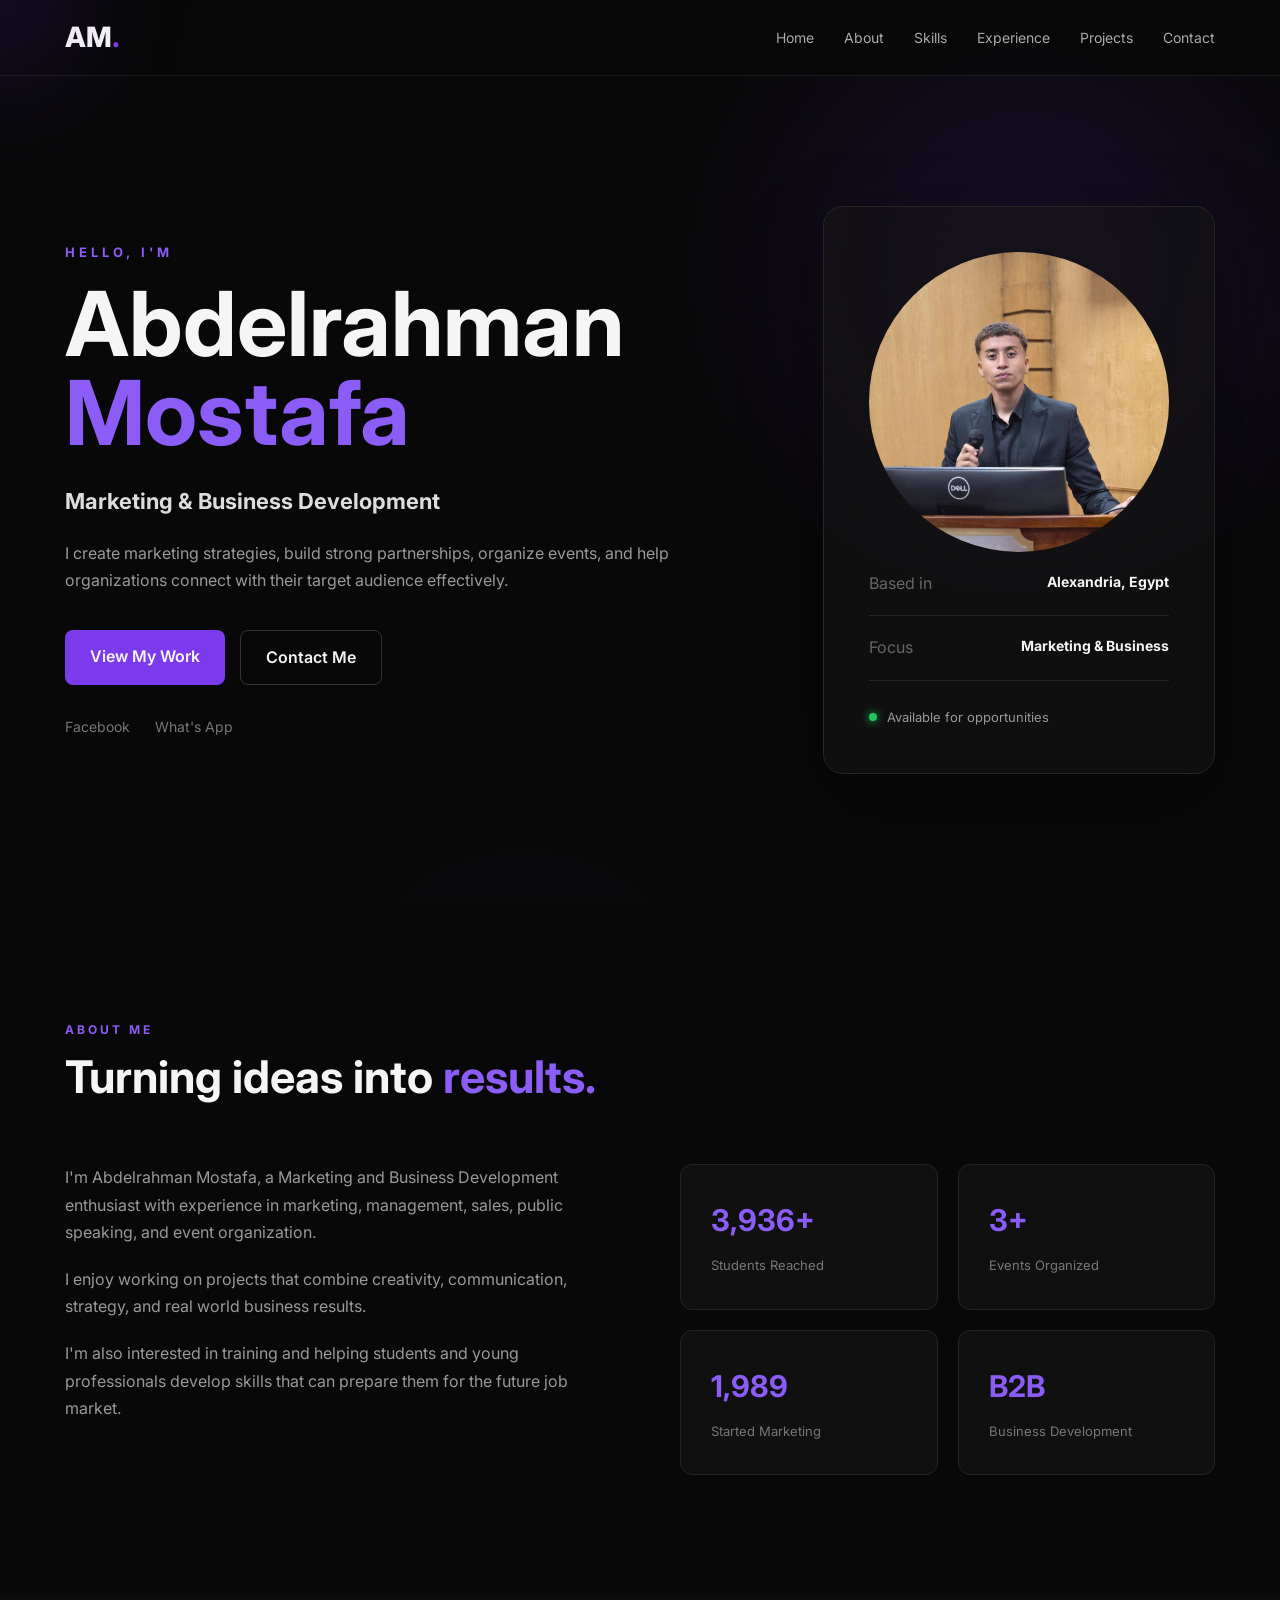
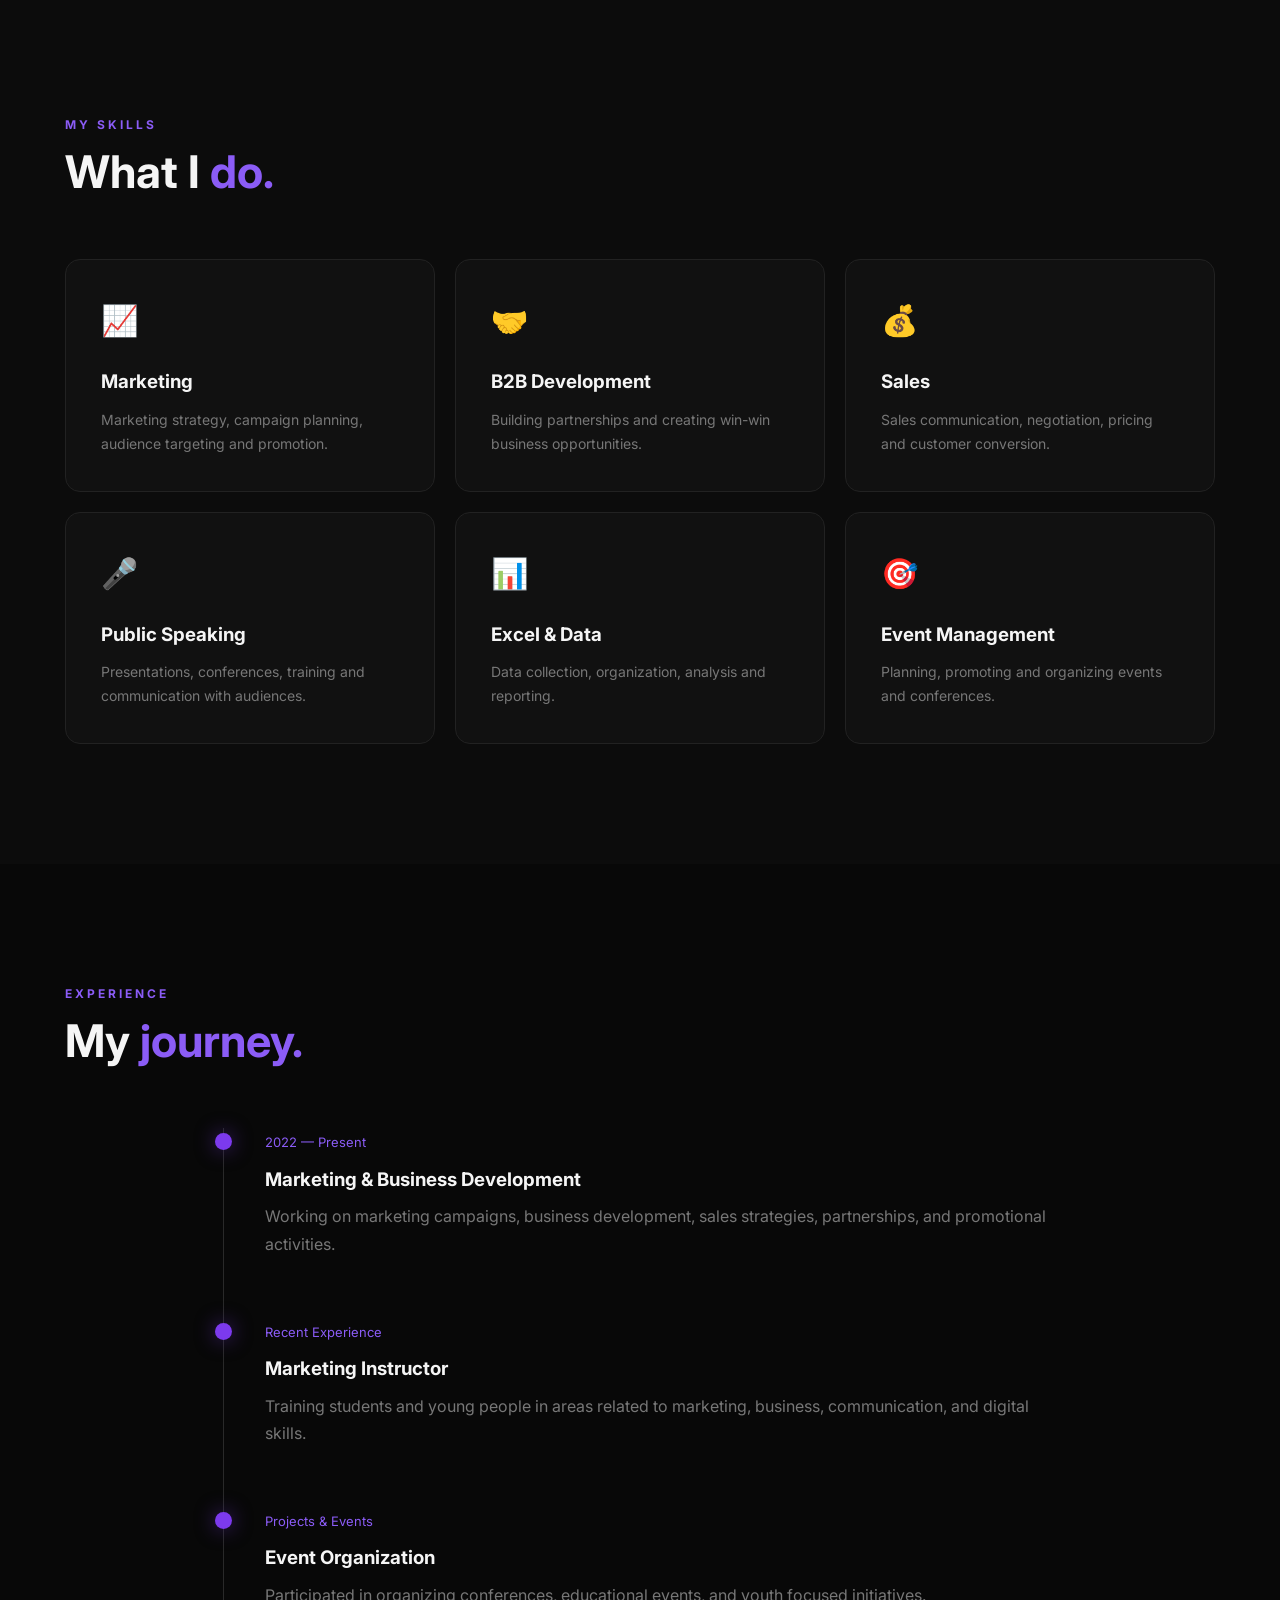
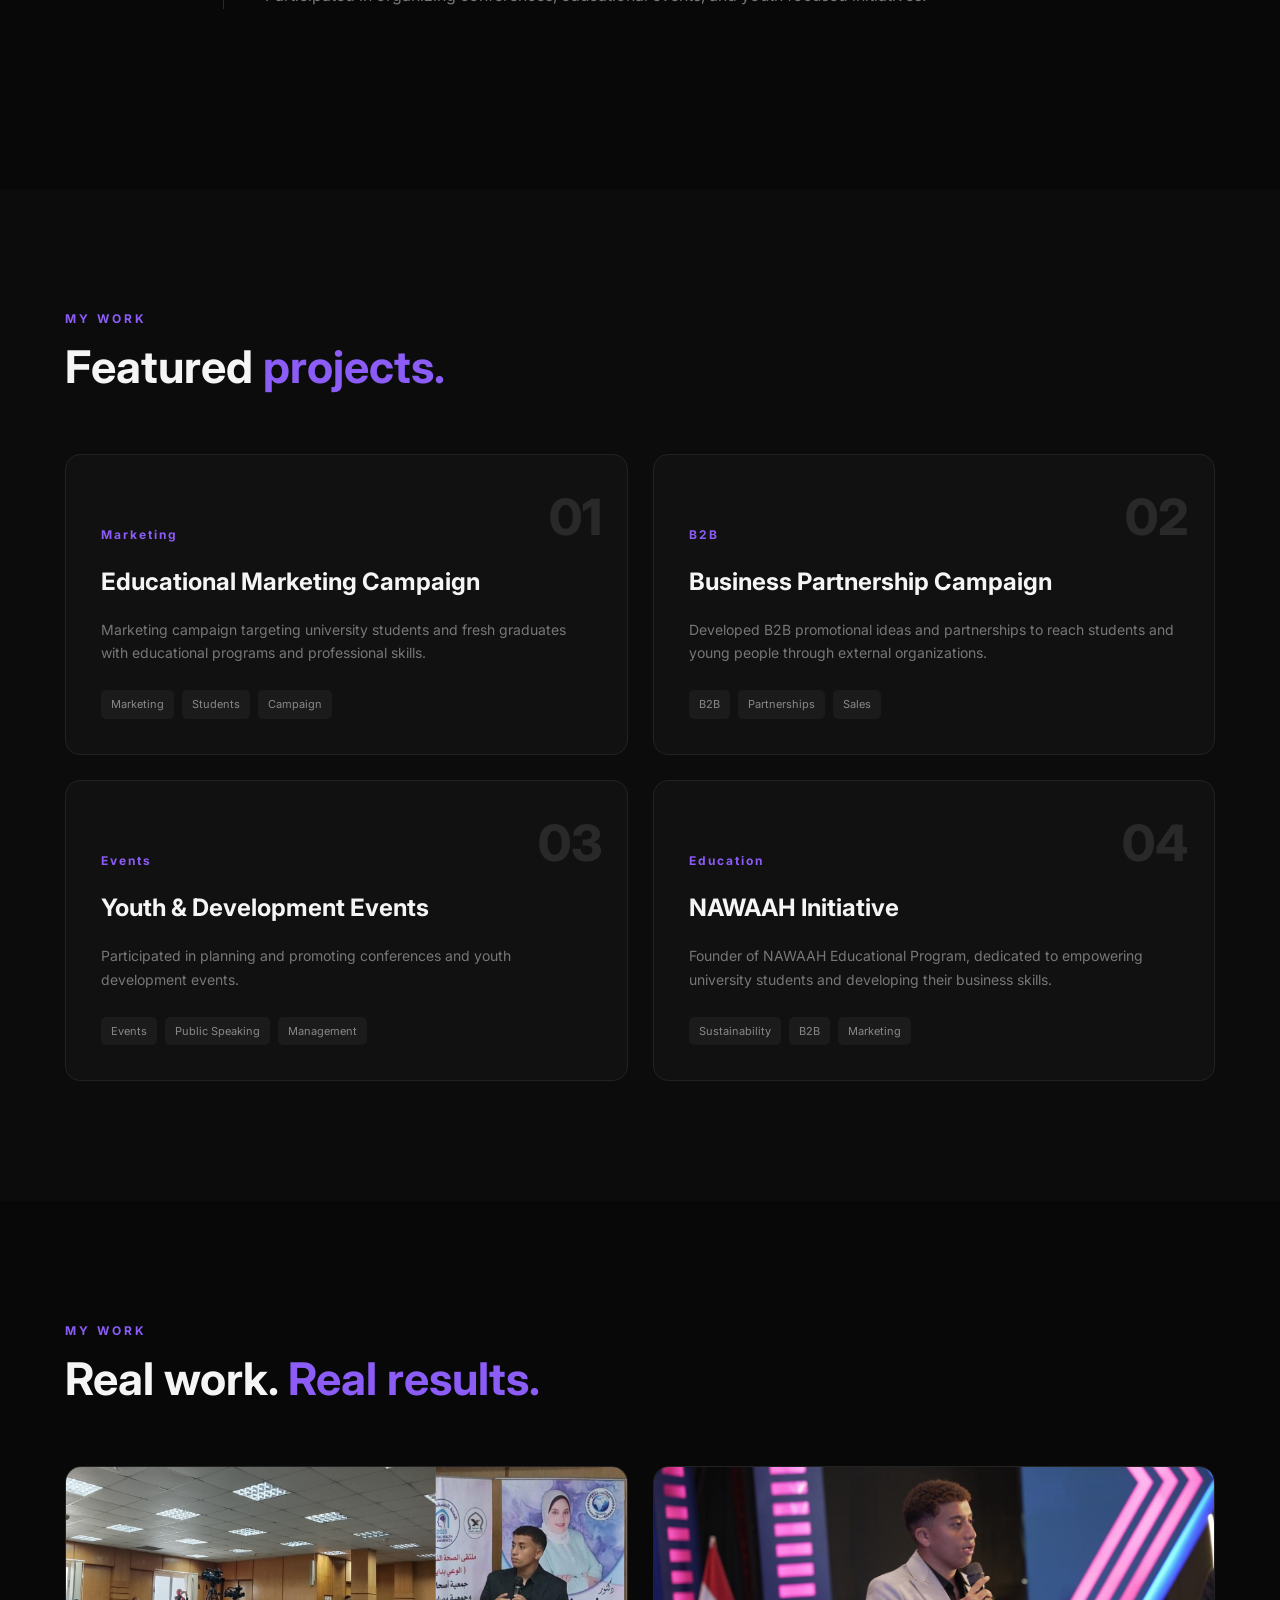
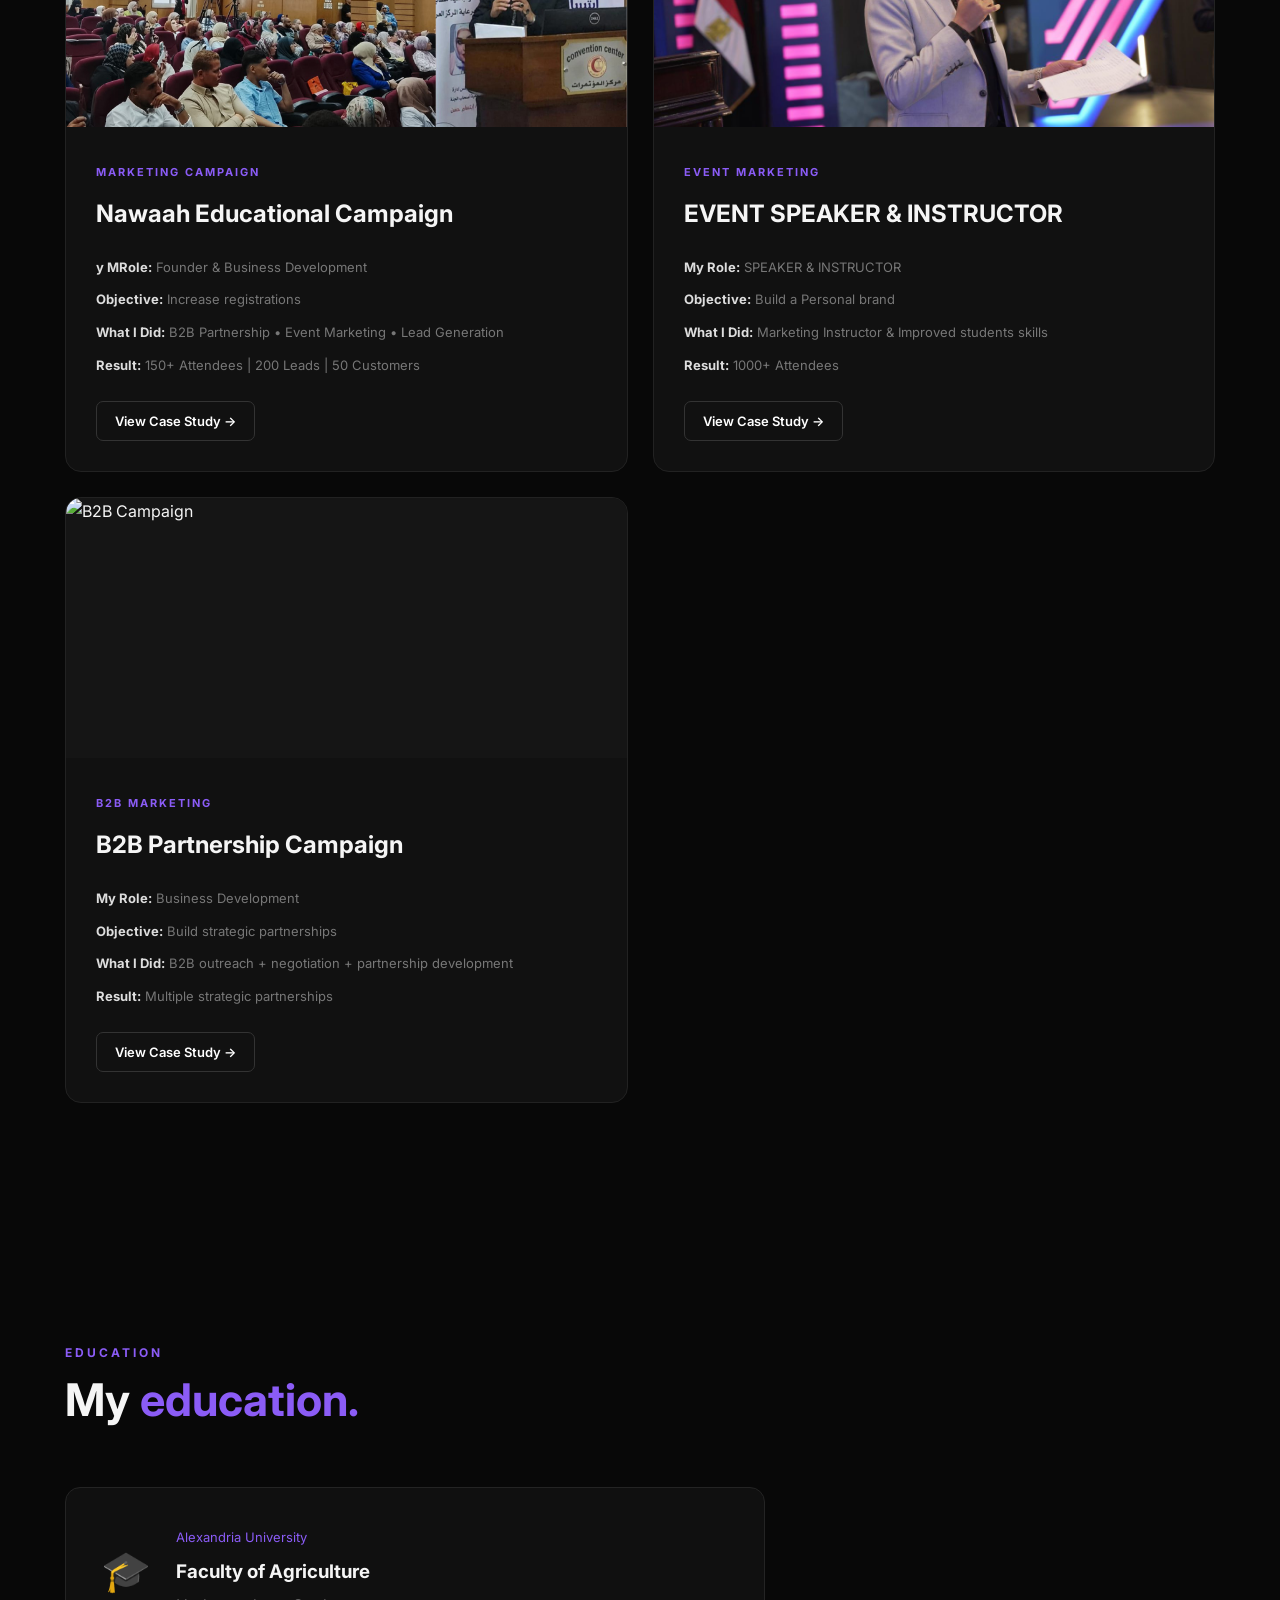
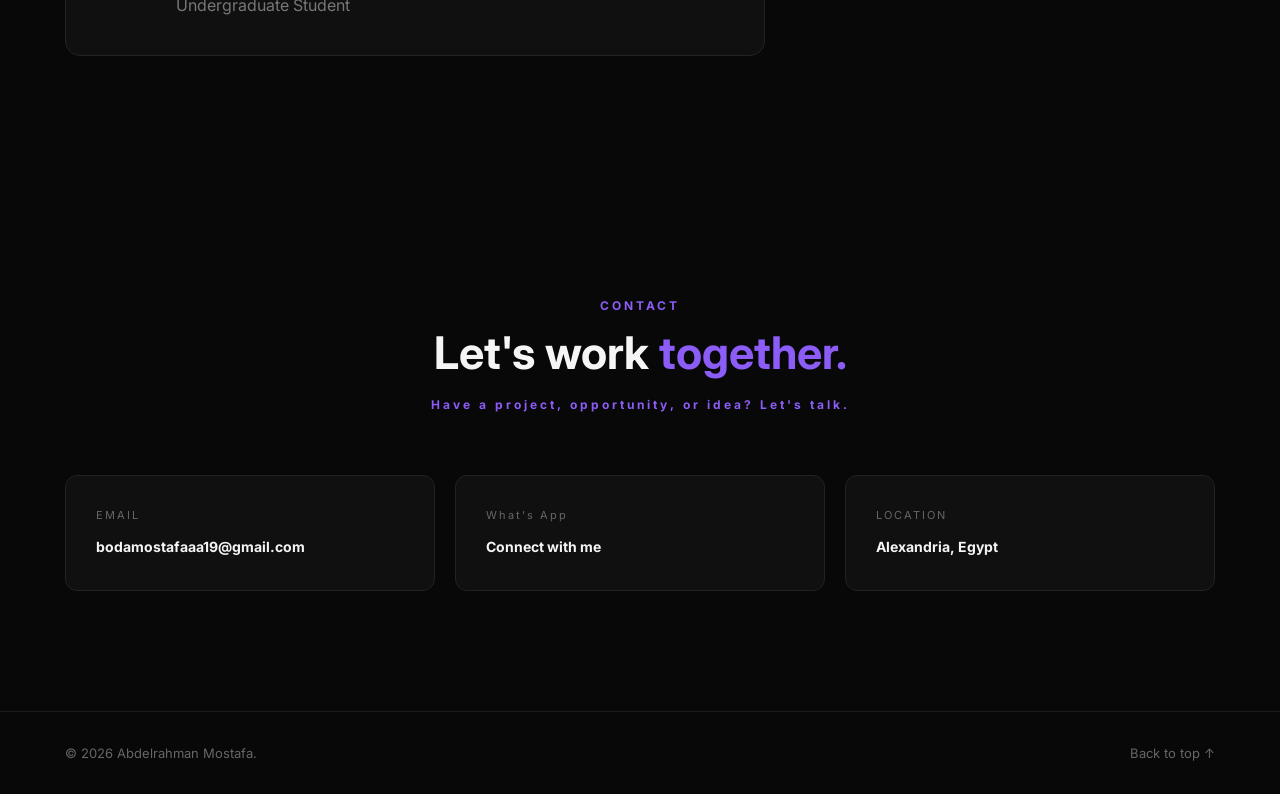
==== commit aac556fa: "Update index.html" ====
--- a/index.html
+++ b/index.html
@@ -556,7 +556,7 @@
 
                         <p>
                             <strong>What I Did:</strong>
-                           Markting Instructor & Improved students skills 
+                           Marketing Instructor & Improved students skills 
                         </p>
 
                         <p>
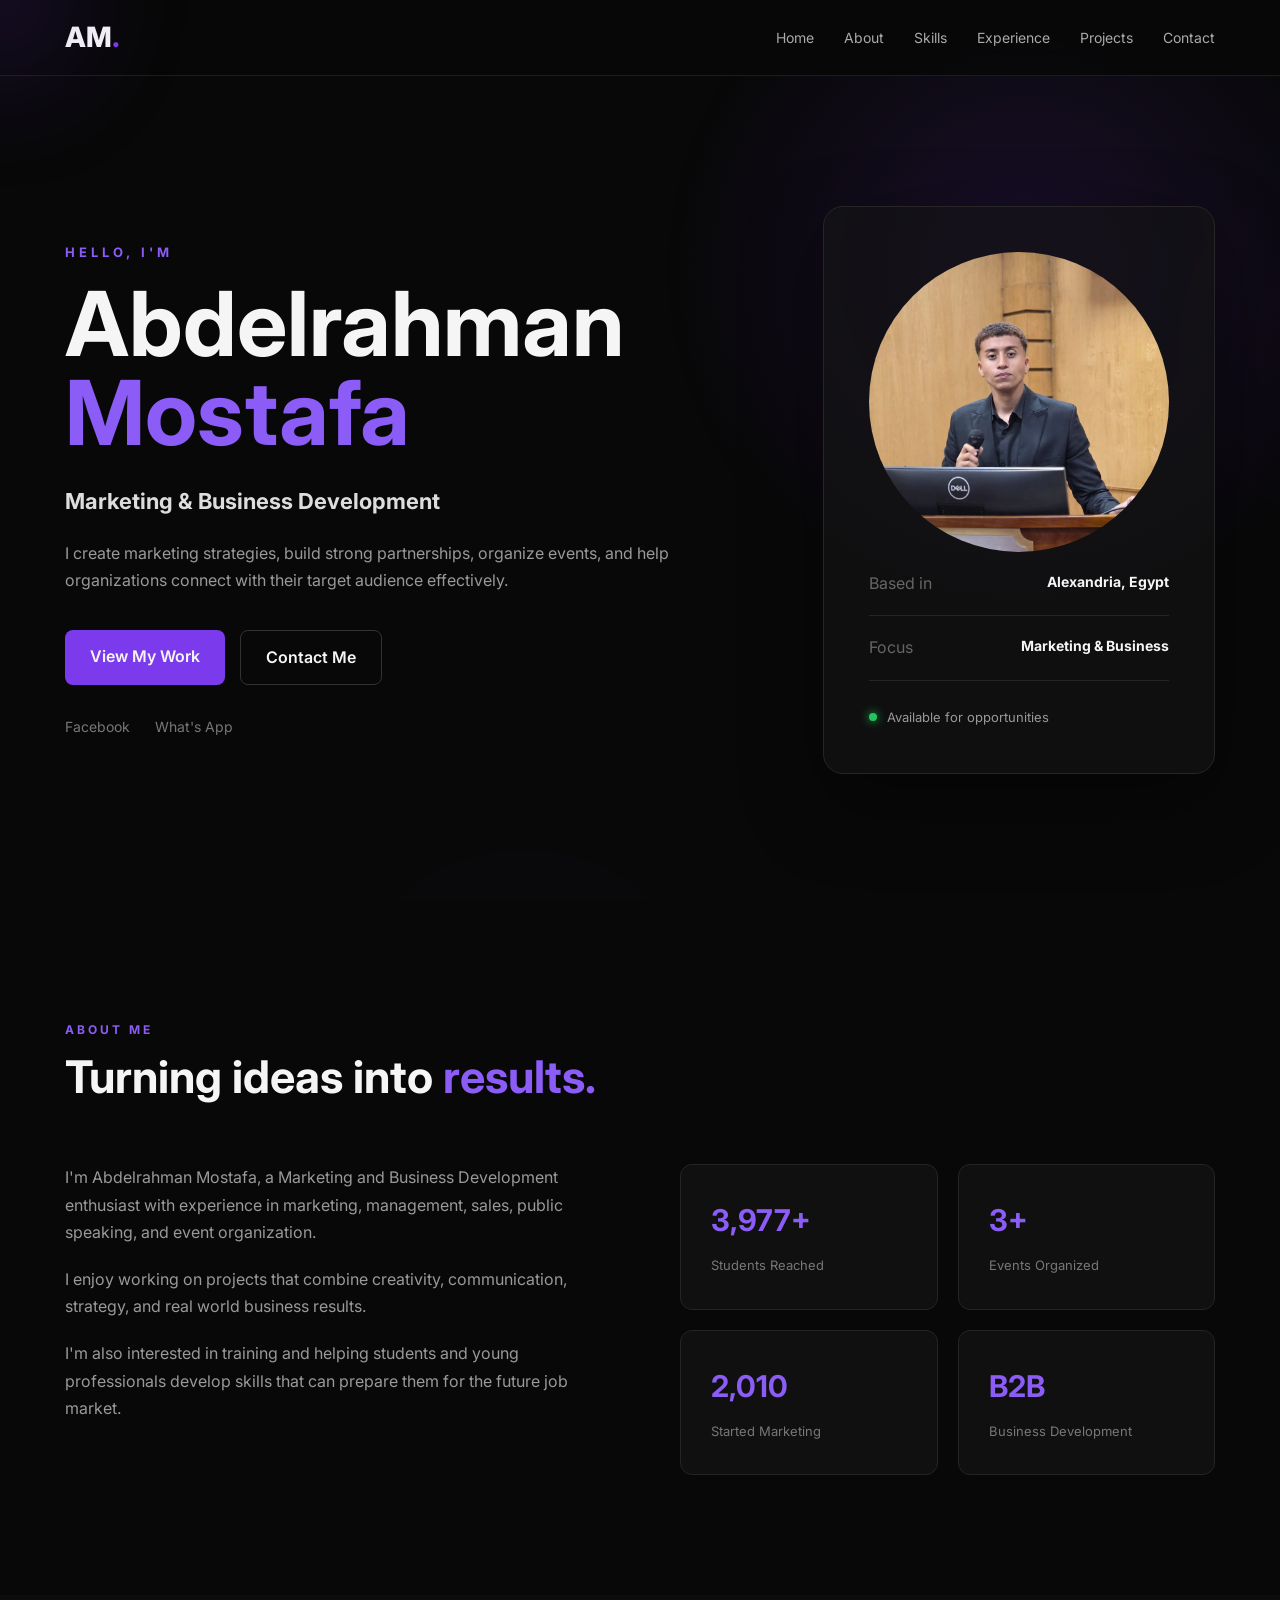
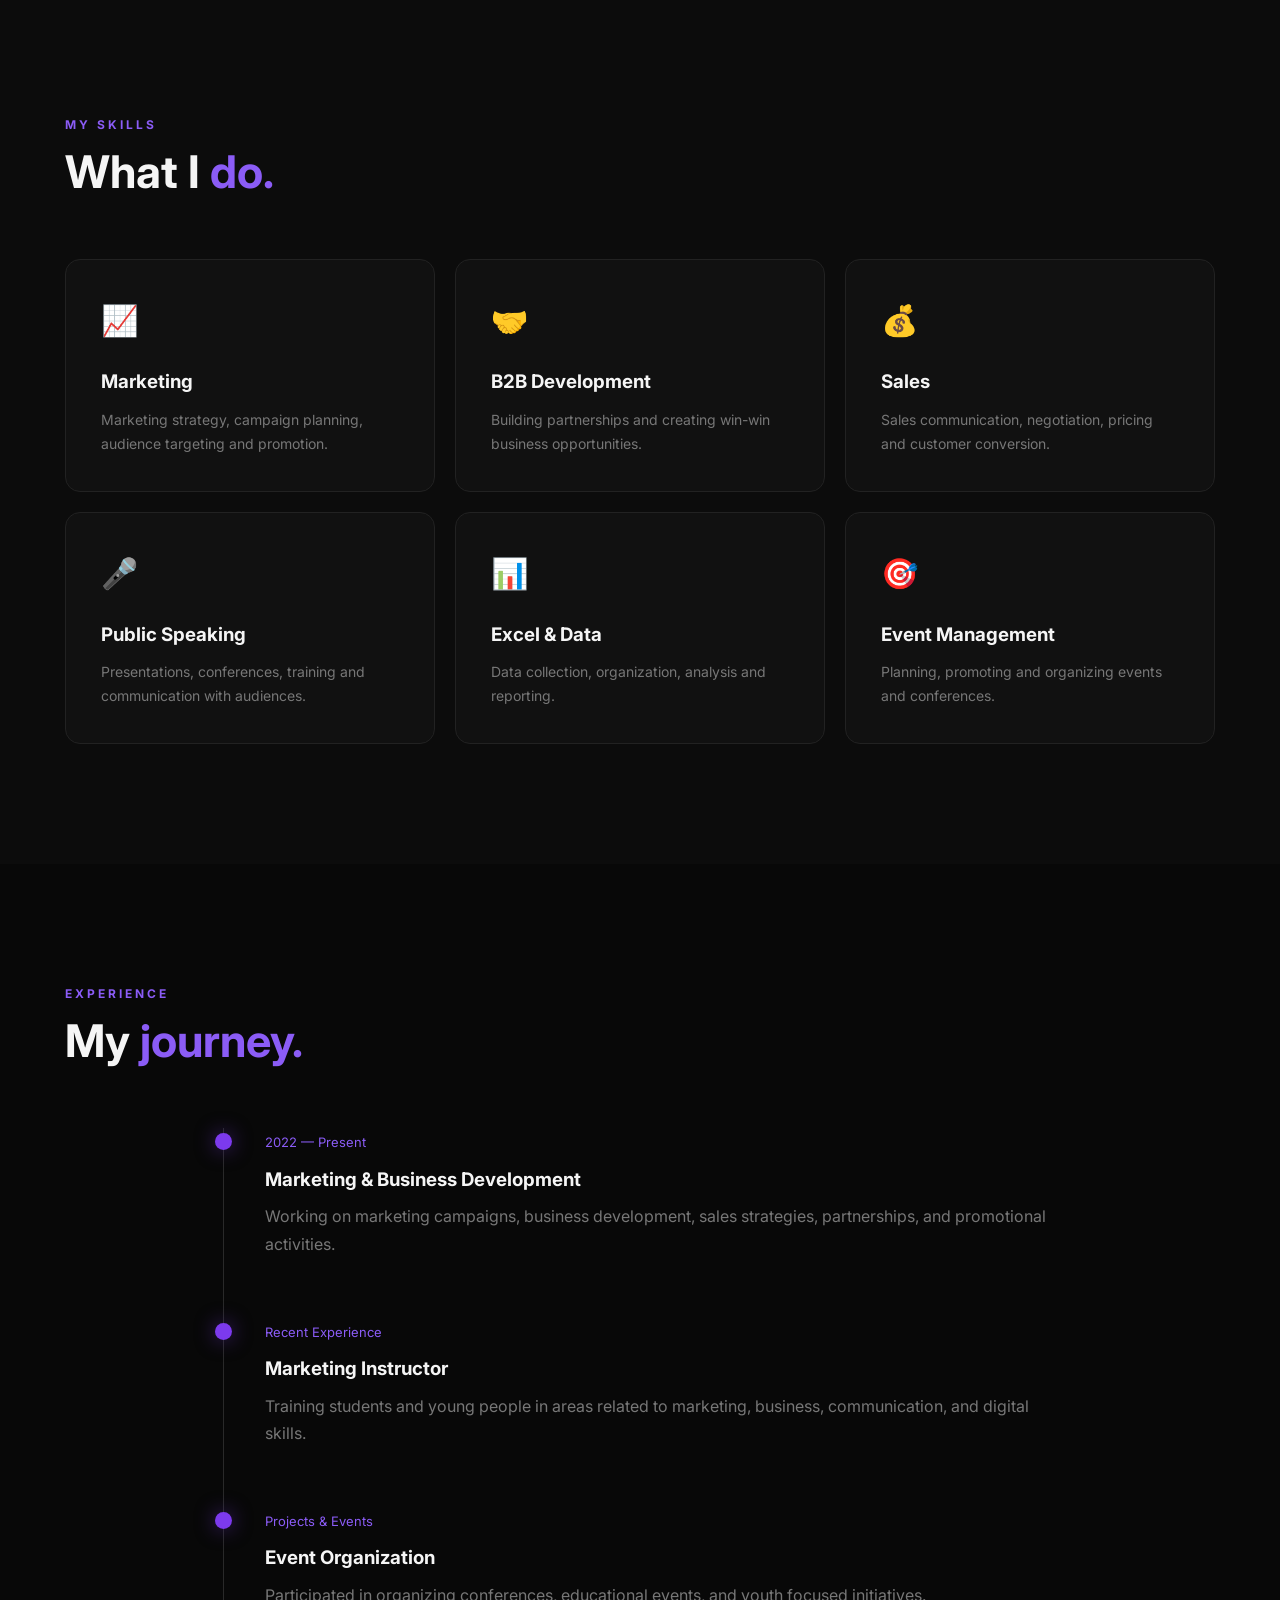
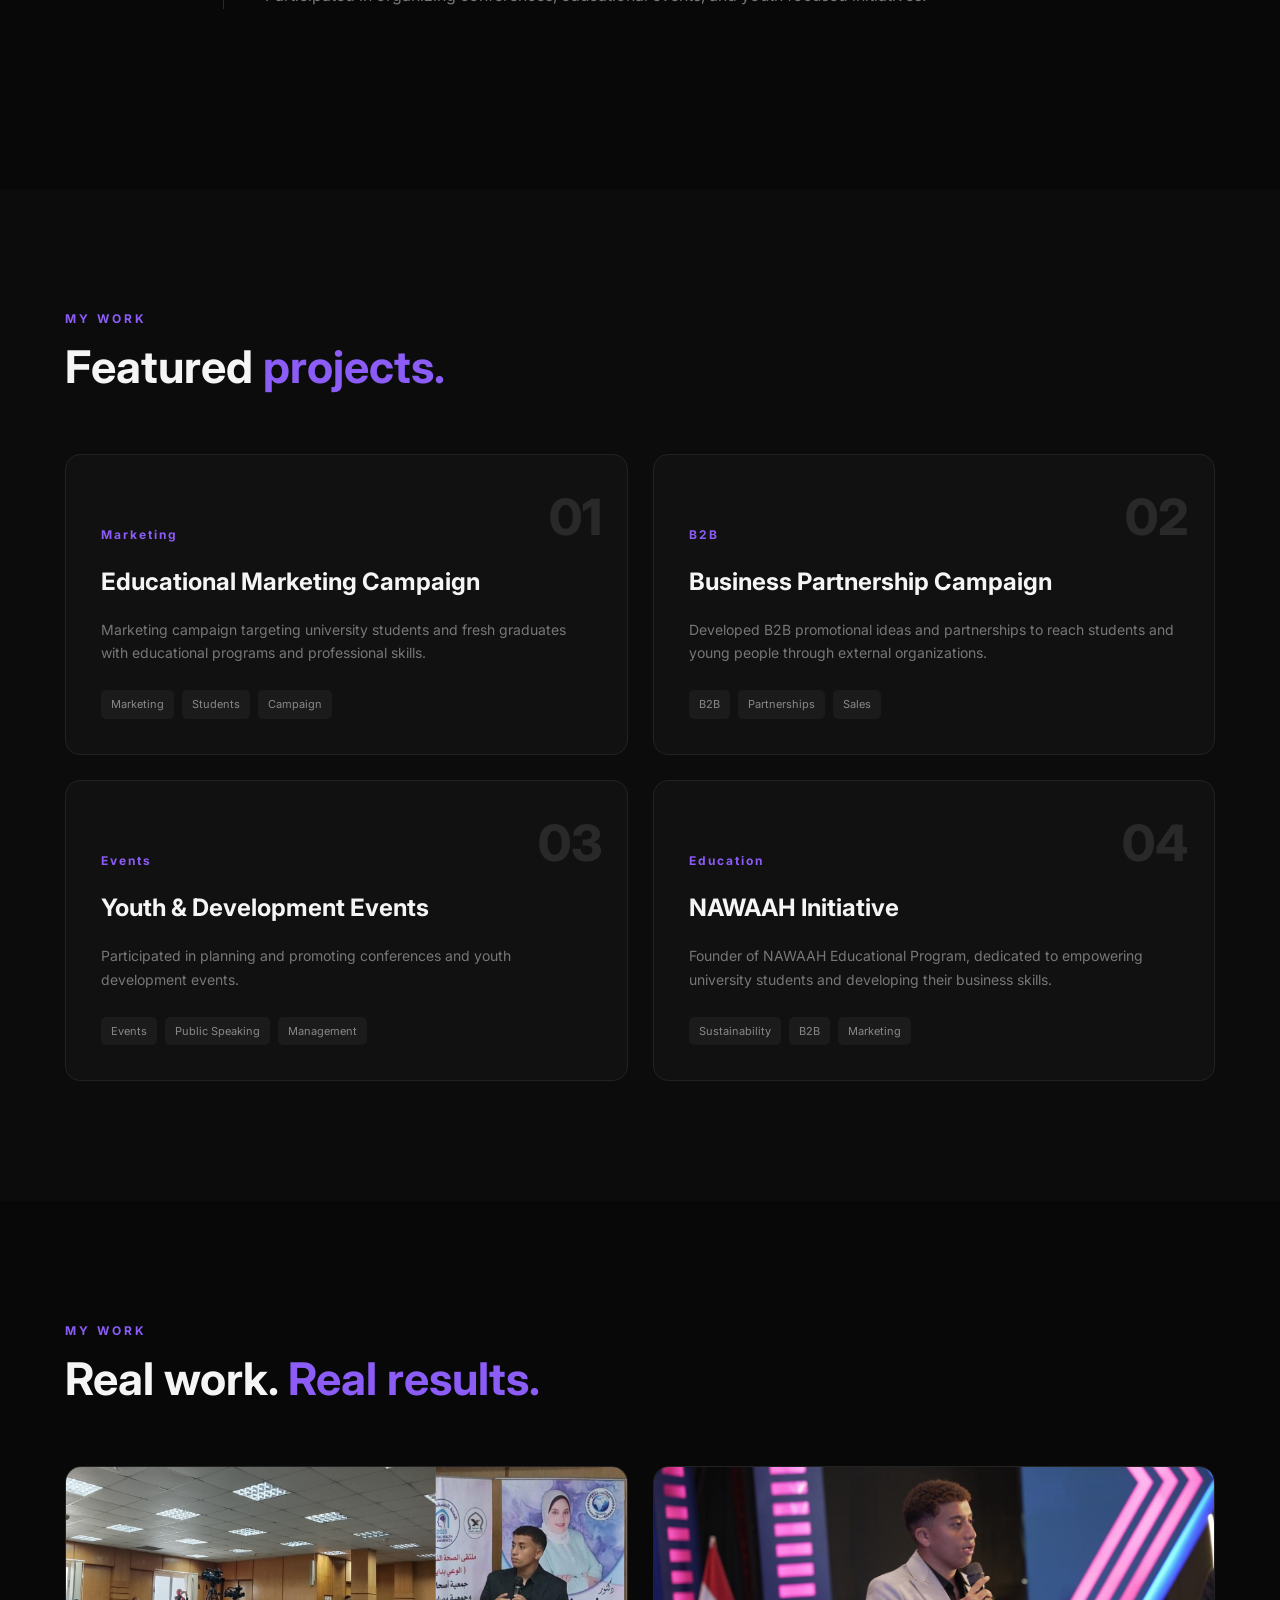
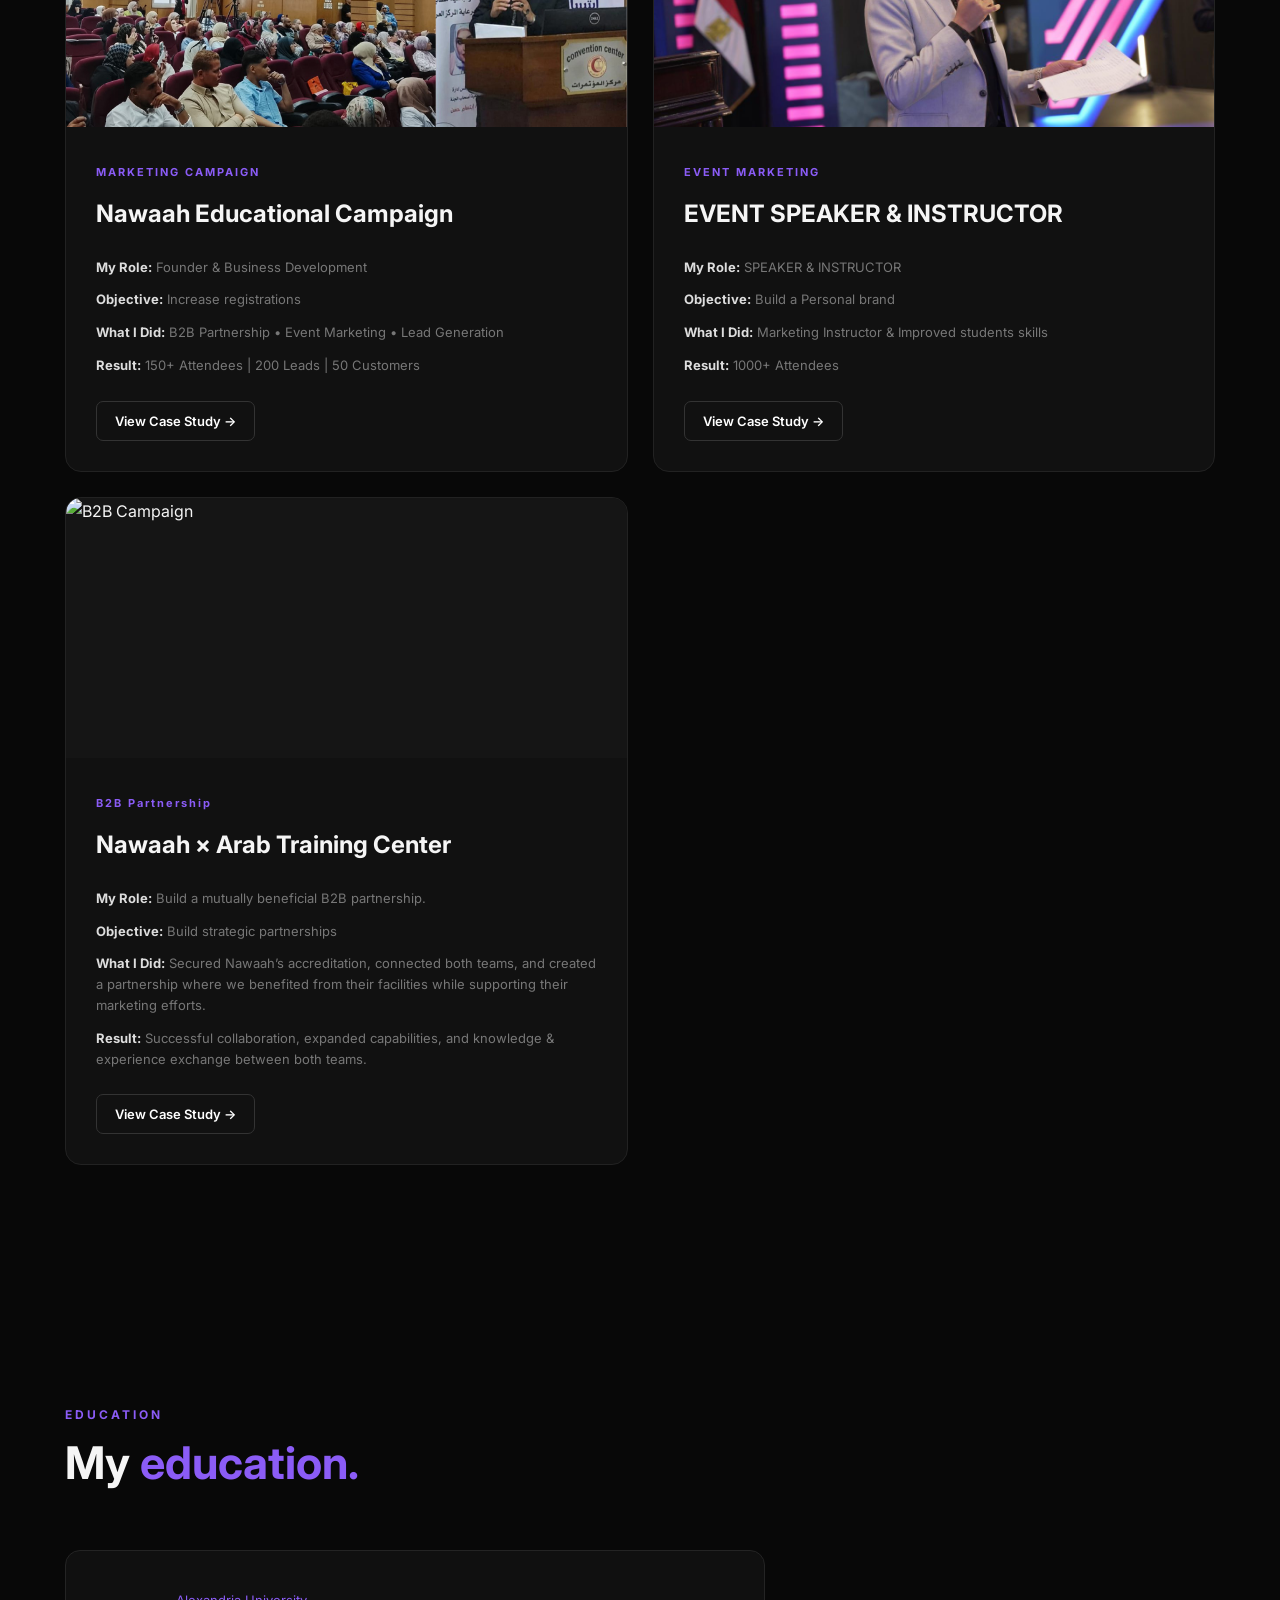
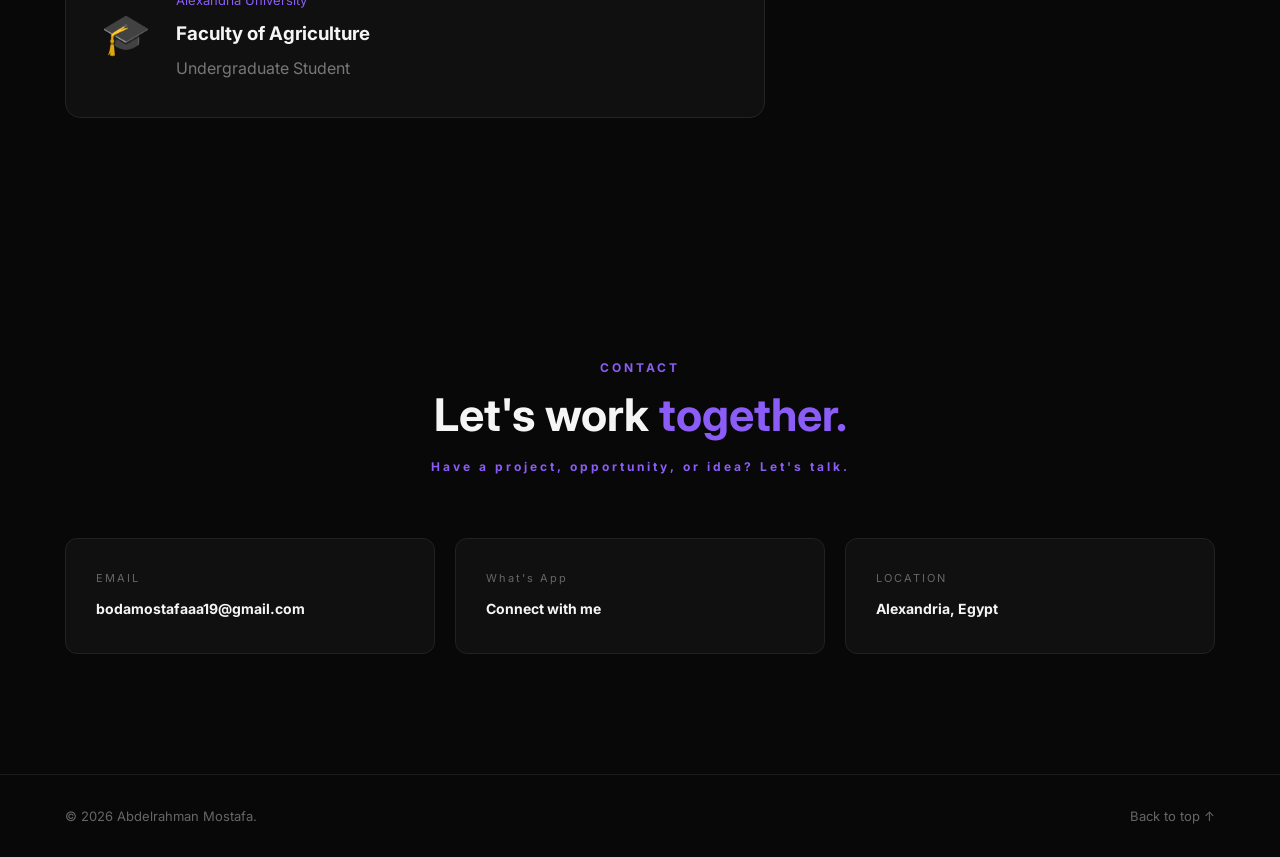
==== commit 8fa5ccb7: "Update index.html" ====
--- a/index.html
+++ b/index.html
@@ -496,7 +496,7 @@
                     <div class="case-info">
 
                         <p>
-                            <strong>y MRole:</strong>
+                            <strong>My Role:</strong>
 Founder & Business Development
                         </p>
 
@@ -586,16 +586,17 @@
                 <div class="work-info">
 
                     <span class="work-category">
-                        B2B MARKETING
+                        B2B Partnership
                     </span>
 
-                    <h3>B2B Partnership Campaign</h3>
+                    <h3>Nawaah × Arab Training Center</h3>
 
                     <div class="case-info">
 
                         <p>
                             <strong>My Role:</strong>
-                            Business Development
+                            Build a mutually beneficial B2B partnership.
+
                         </p>
 
                         <p>
@@ -605,12 +606,12 @@
 
                         <p>
                             <strong>What I Did:</strong>
-                            B2B outreach + negotiation + partnership development
+                           Secured Nawaah’s accreditation, connected both teams, and created a partnership where we benefited from their facilities while supporting their marketing efforts.
                         </p>
 
                         <p>
                             <strong>Result:</strong>
-                            Multiple strategic partnerships
+                            Successful collaboration, expanded capabilities, and knowledge & experience exchange between both teams.
                         </p>
 
                     </div>
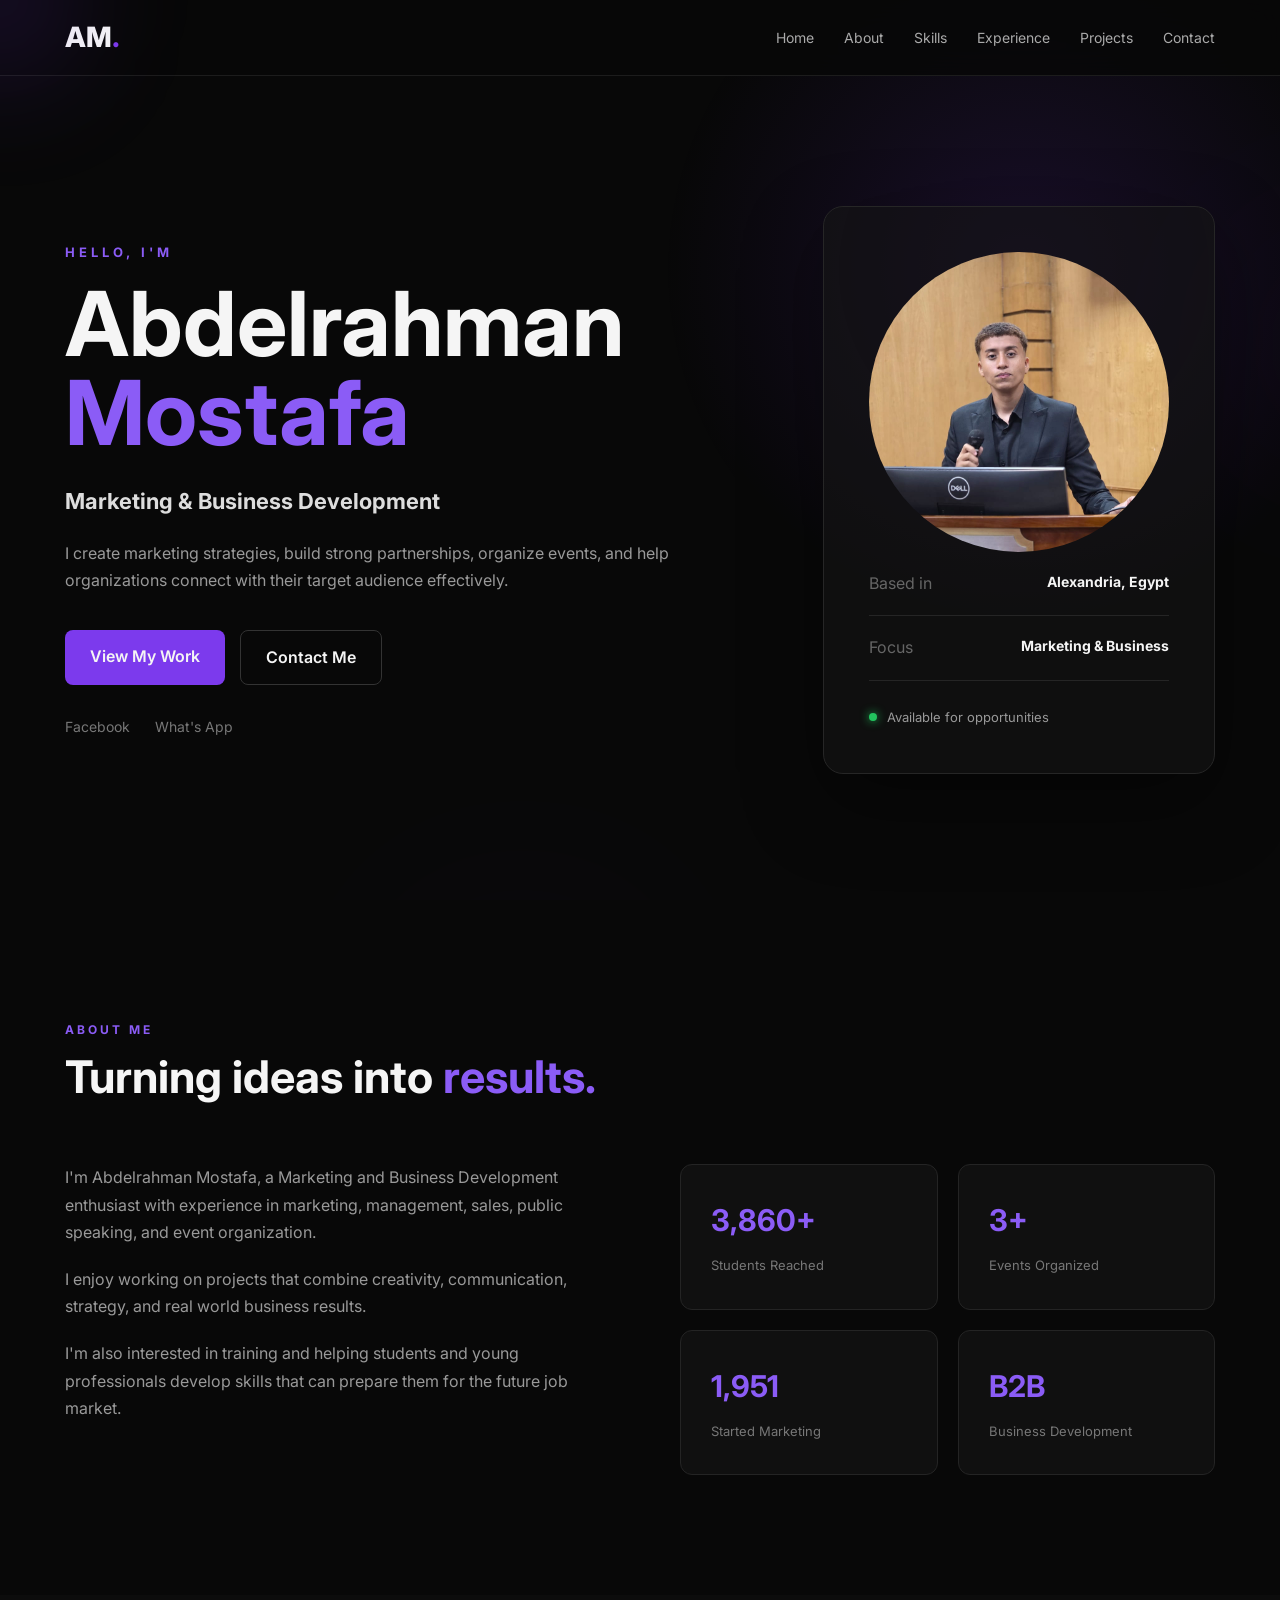
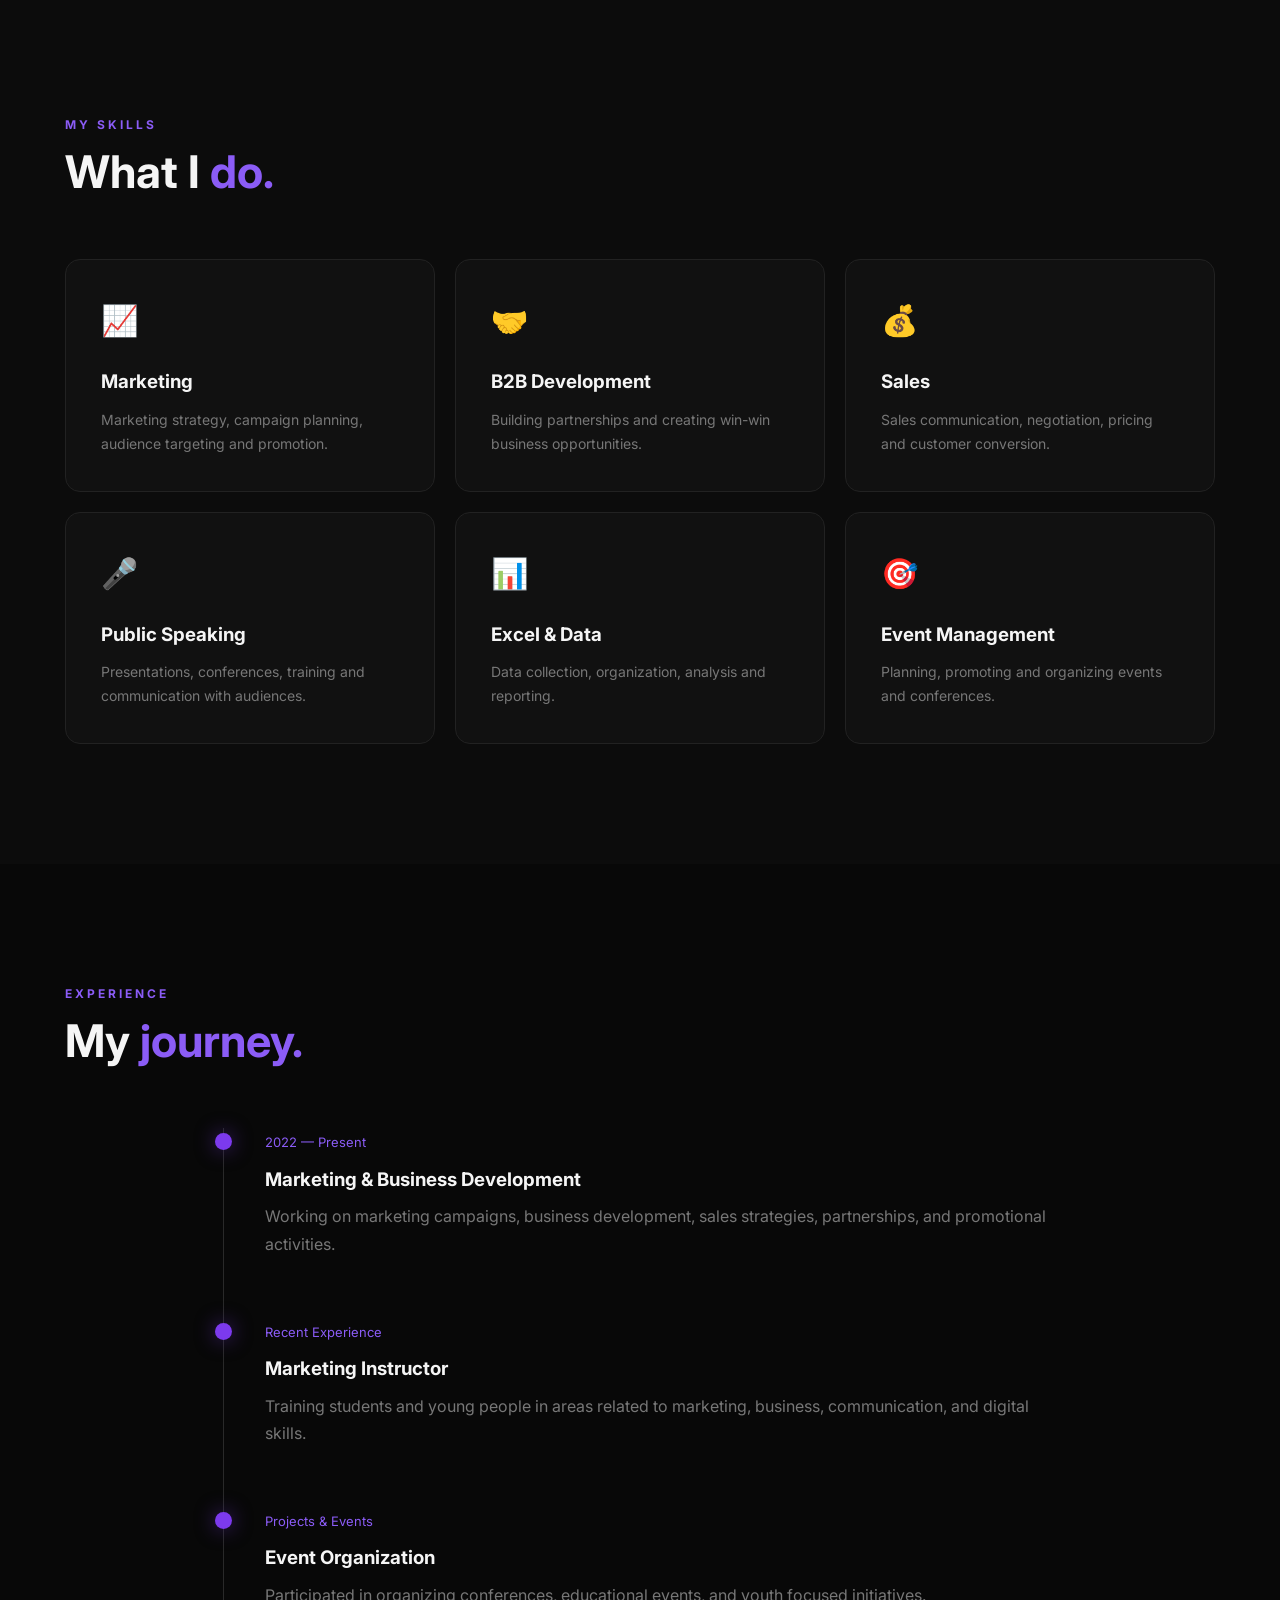
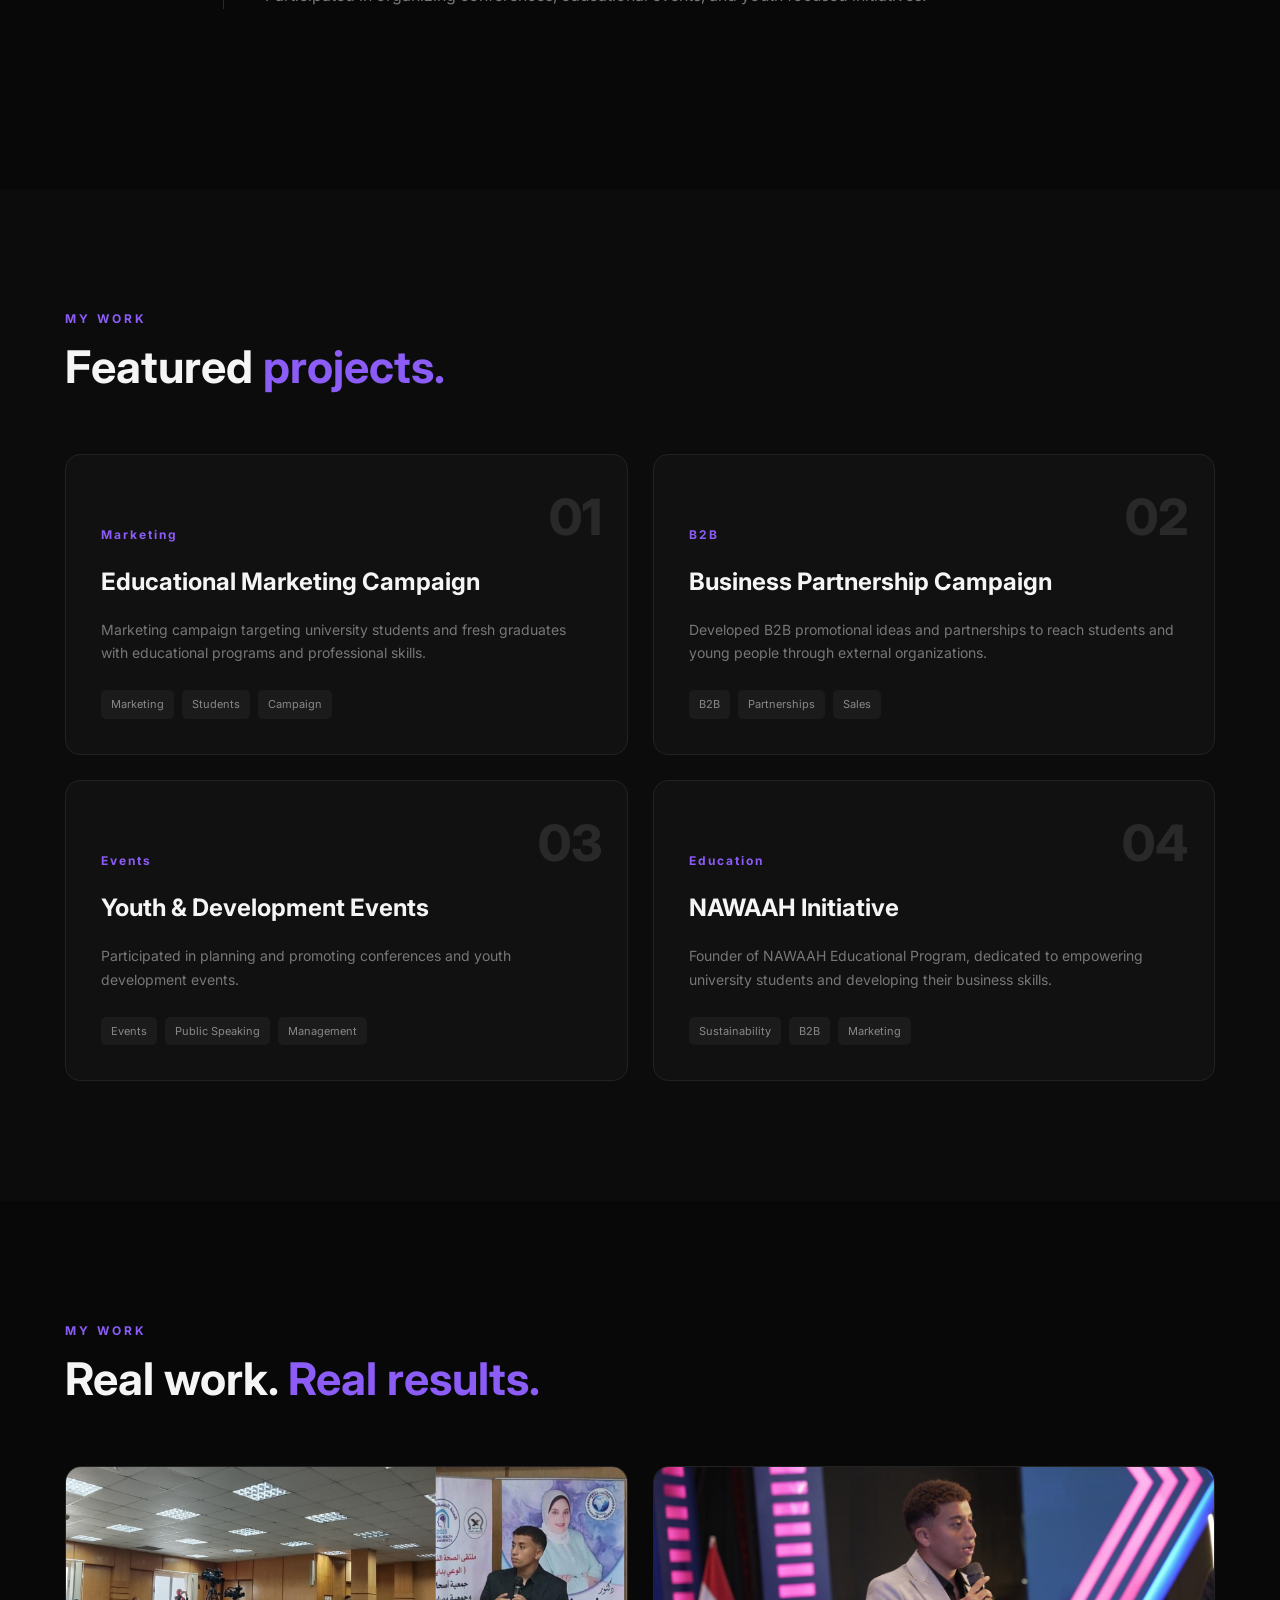
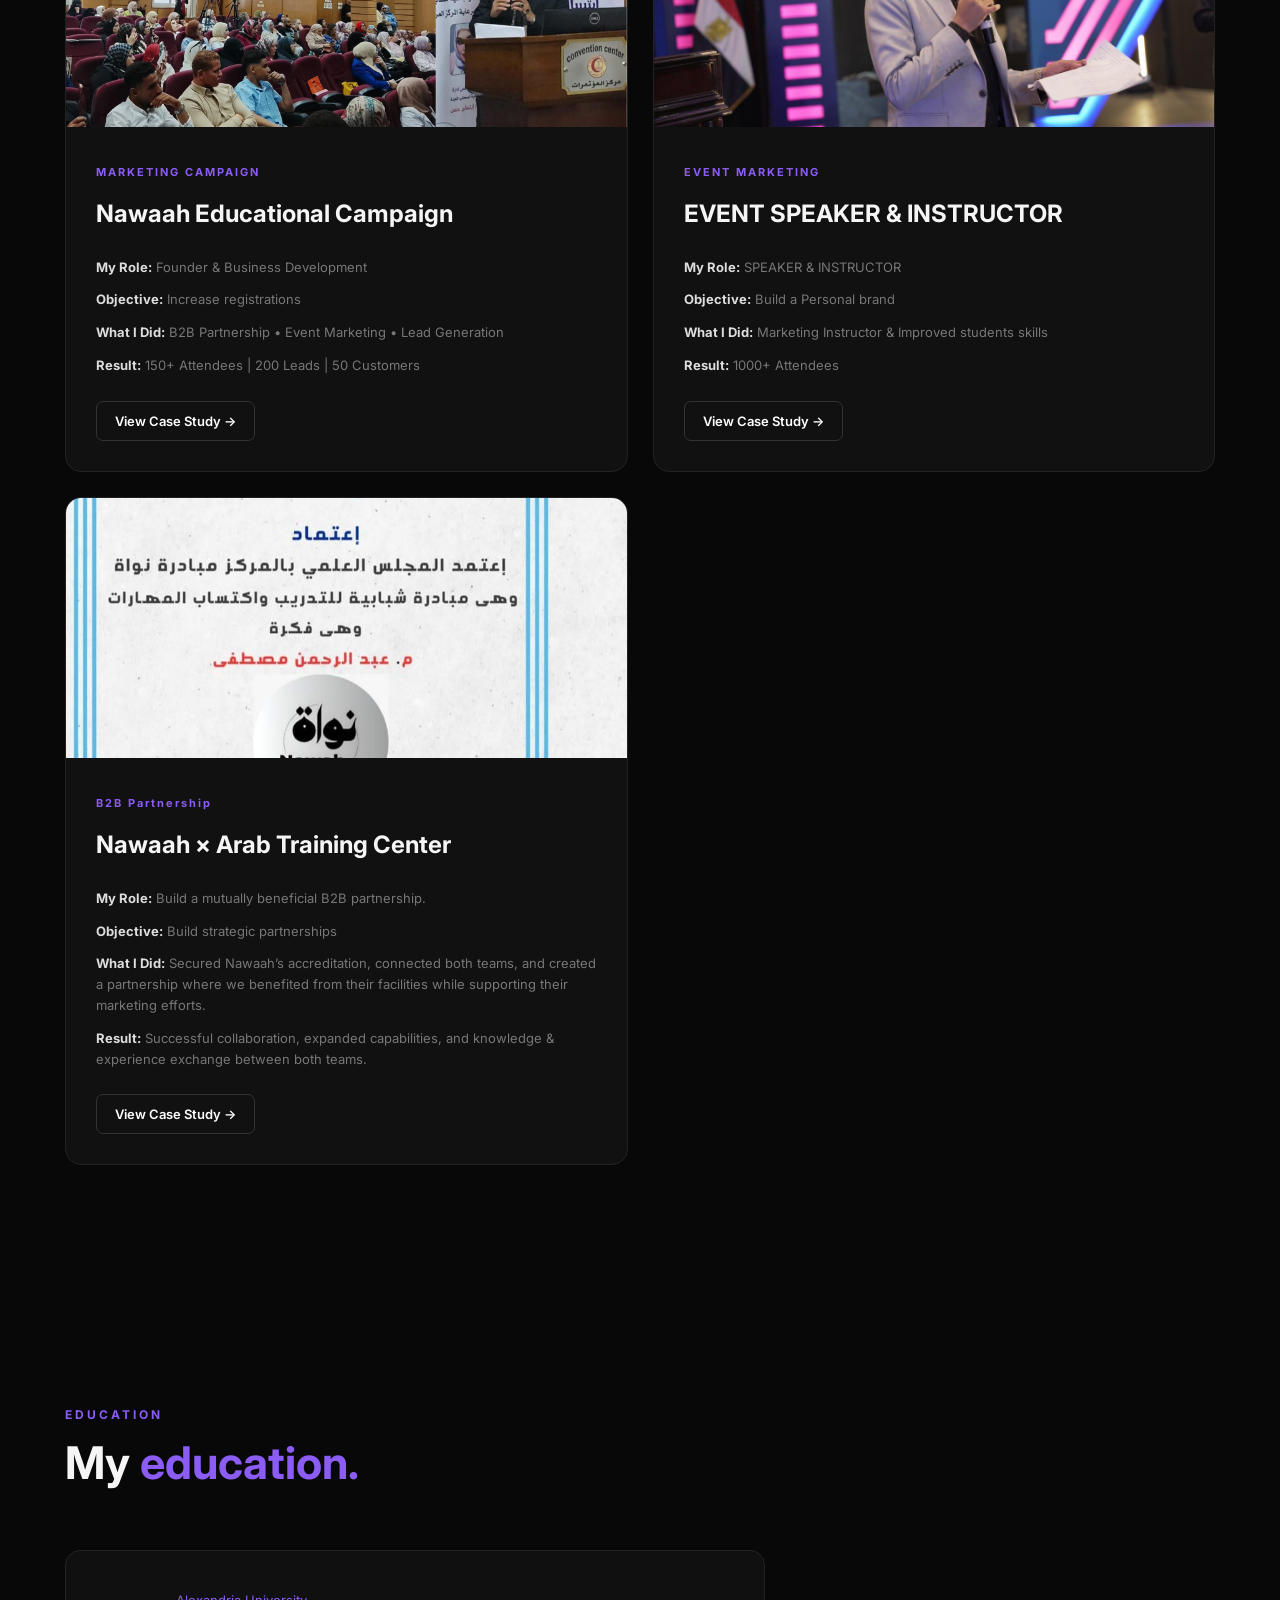
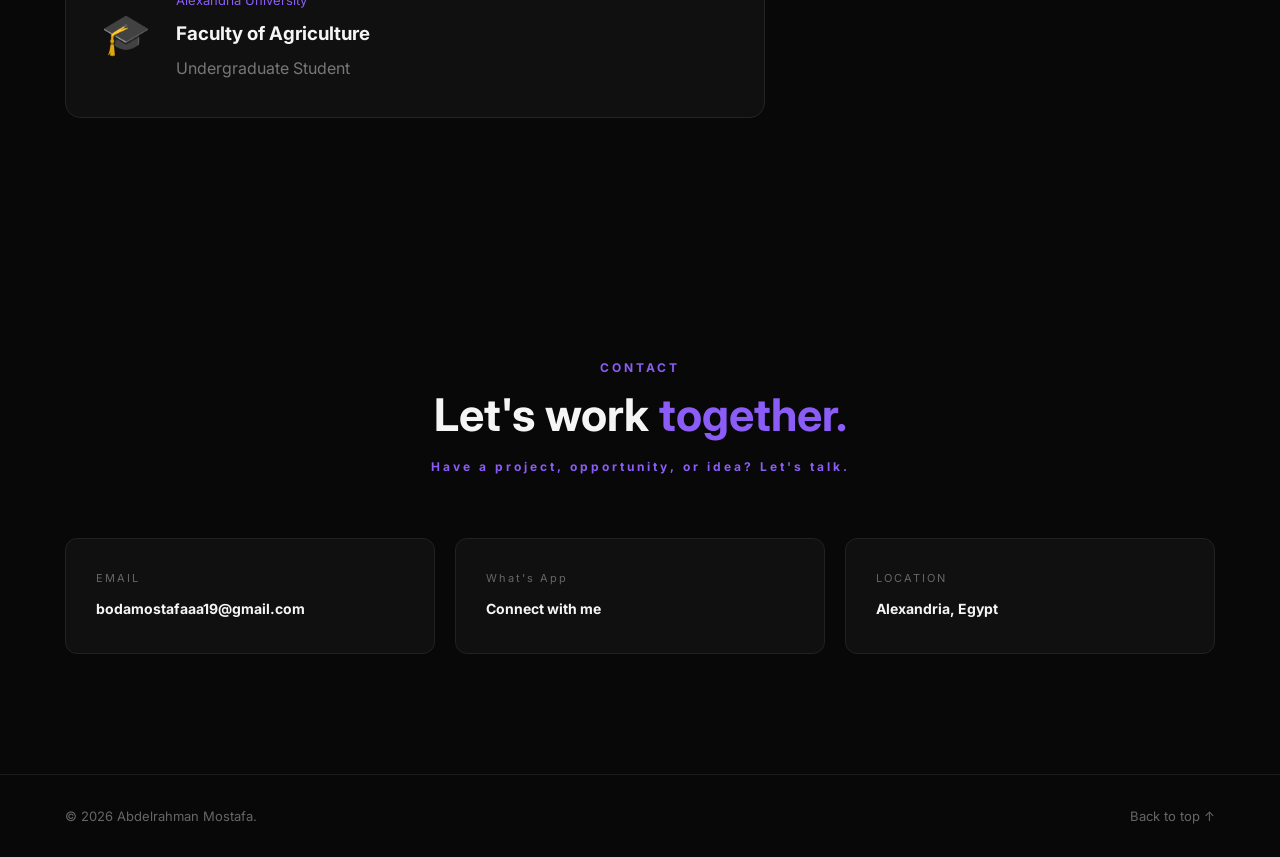
==== commit 552d2140: "Update index.html" ====
--- a/index.html
+++ b/index.html
@@ -580,7 +580,7 @@
             <div class="work-card">
 
                 <div class="work-image">
-                    <img src="images/work3.jpg" alt="B2B Campaign">
+                    <img src="images/work3.jpeg" alt="B2B Campaign">
                 </div>
 
                 <div class="work-info">
